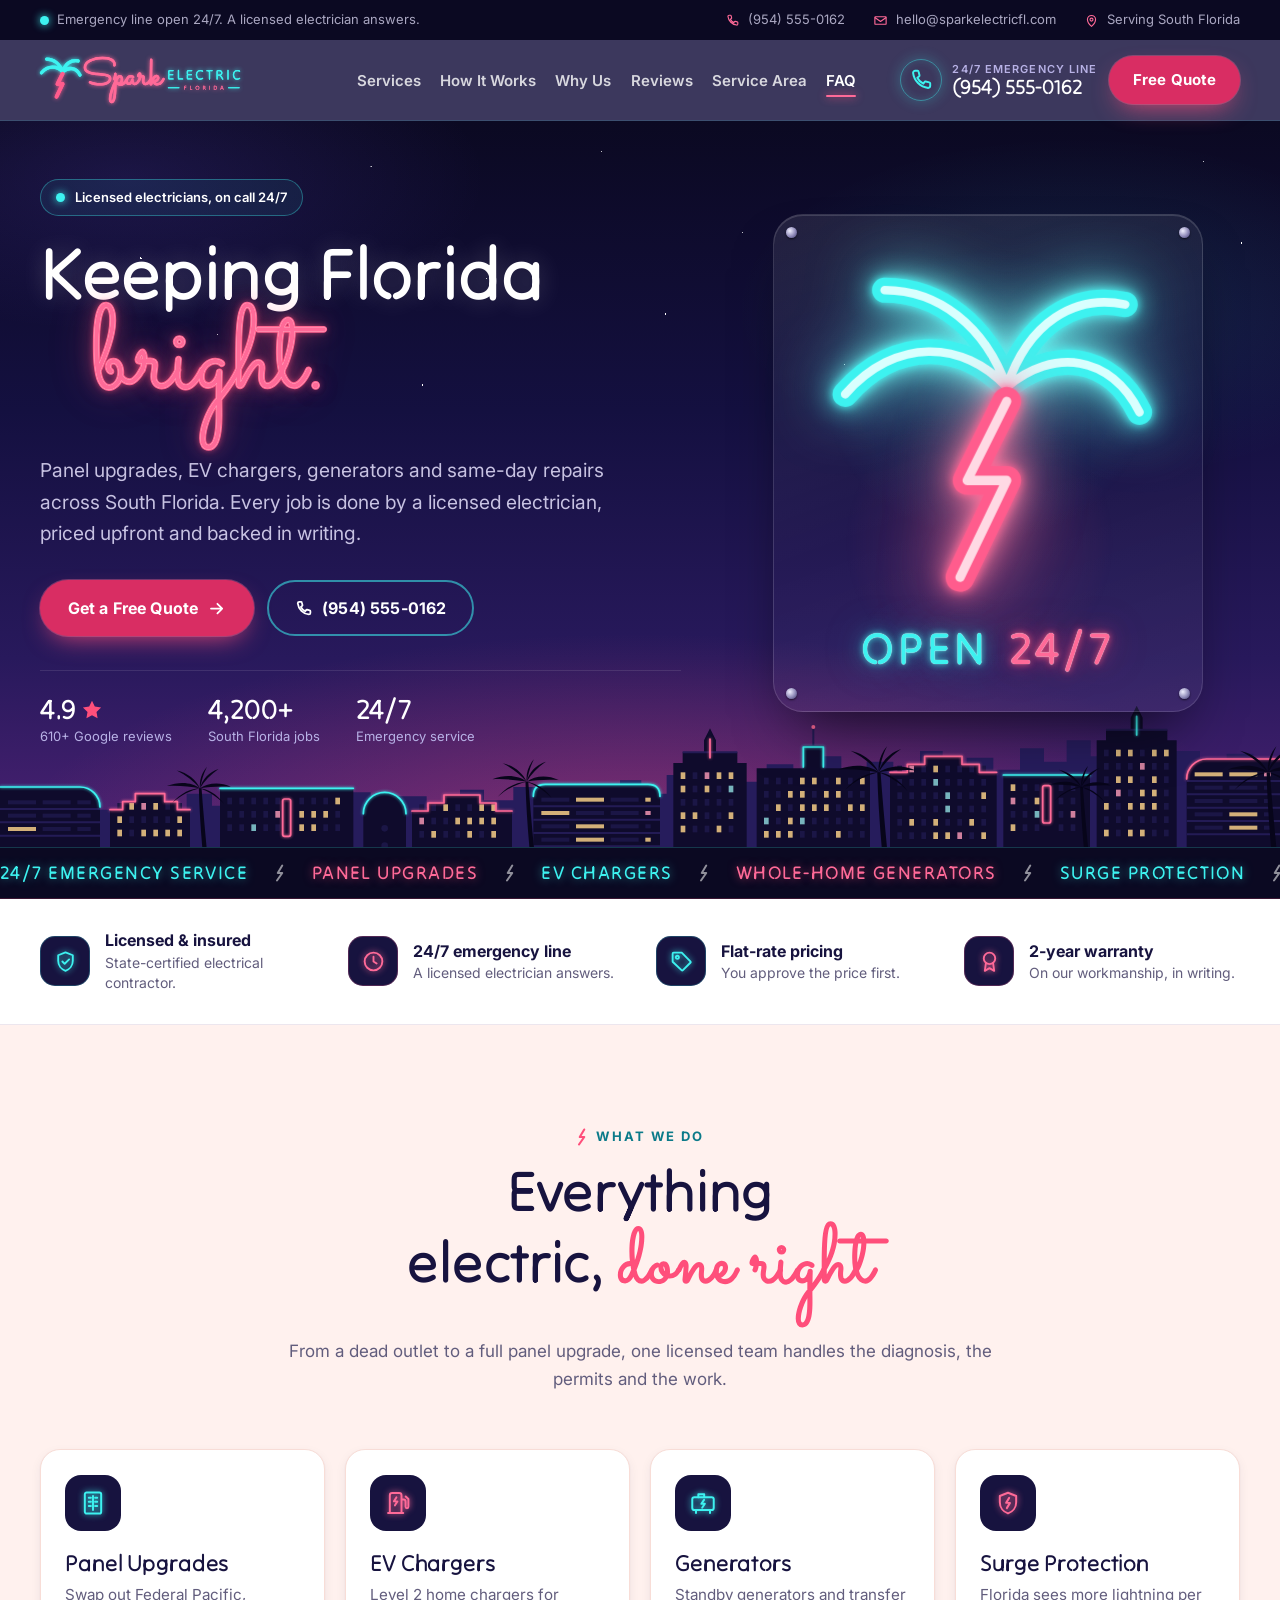
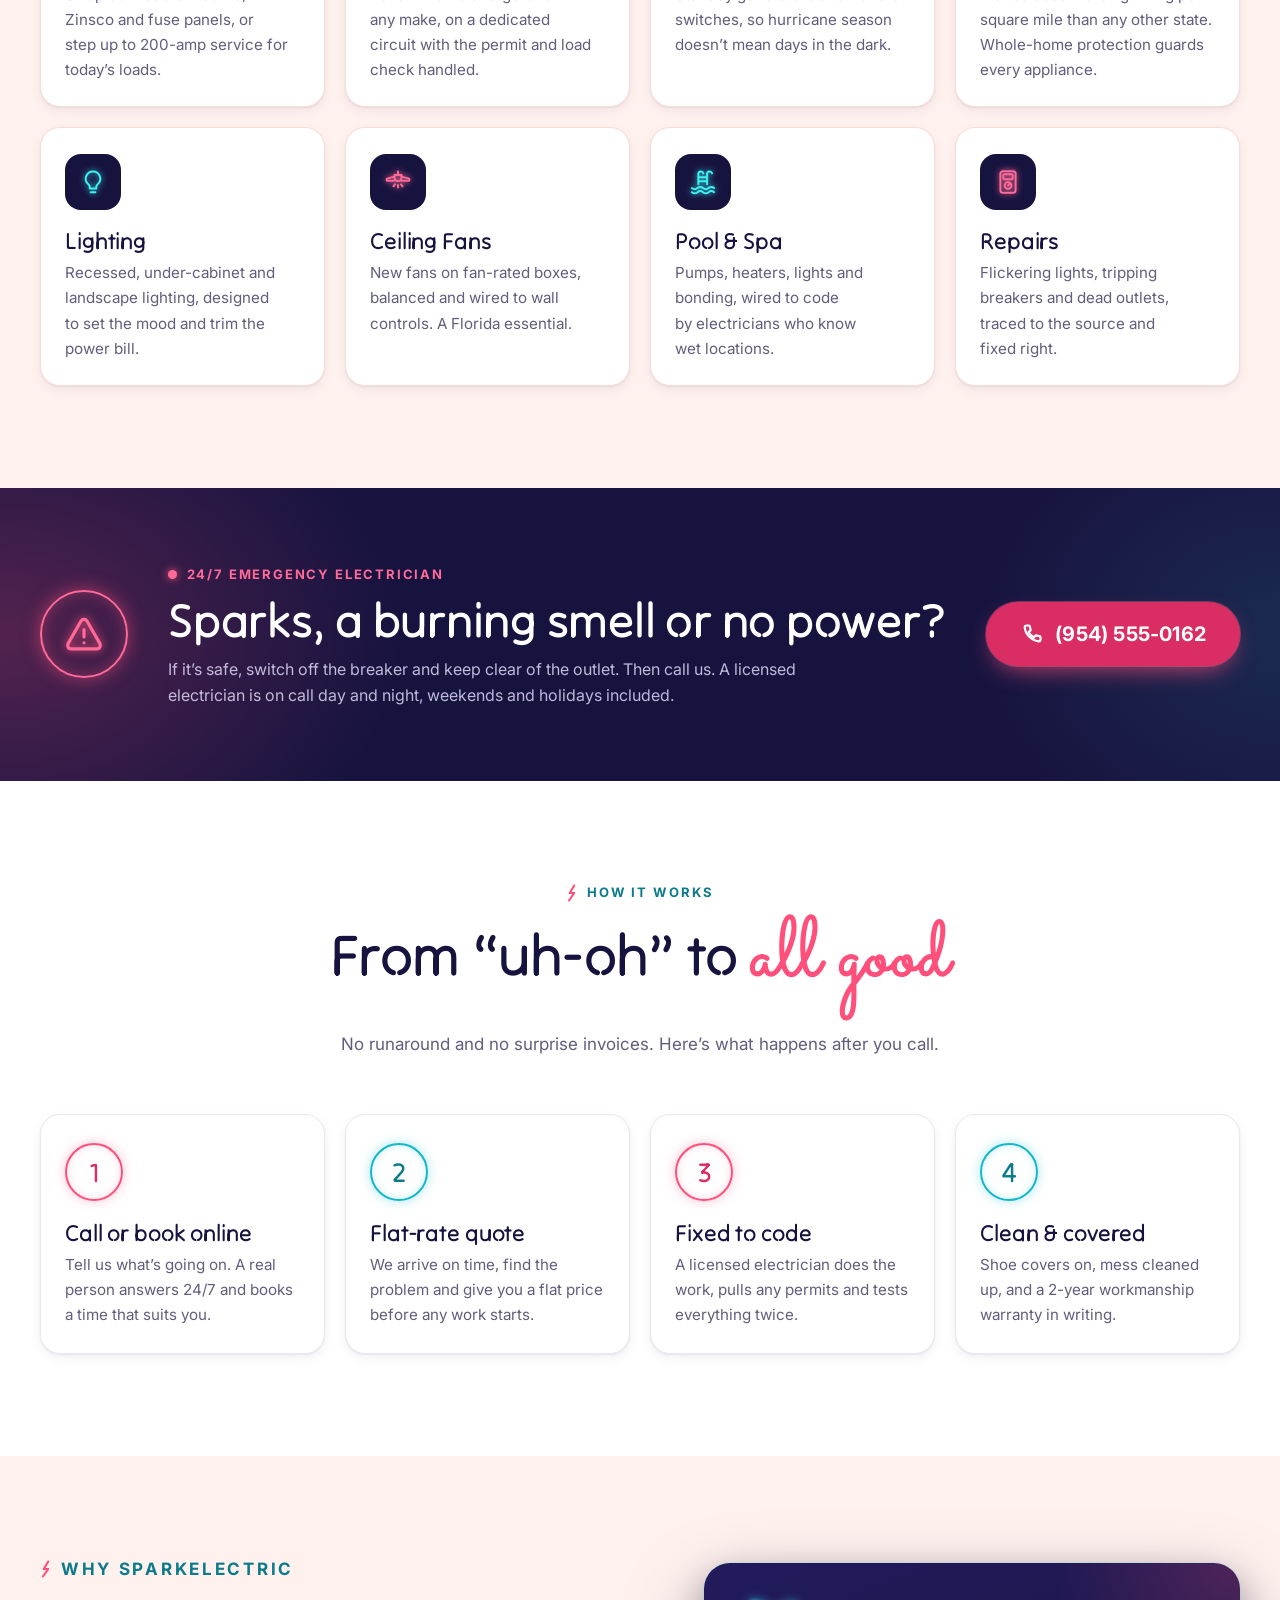
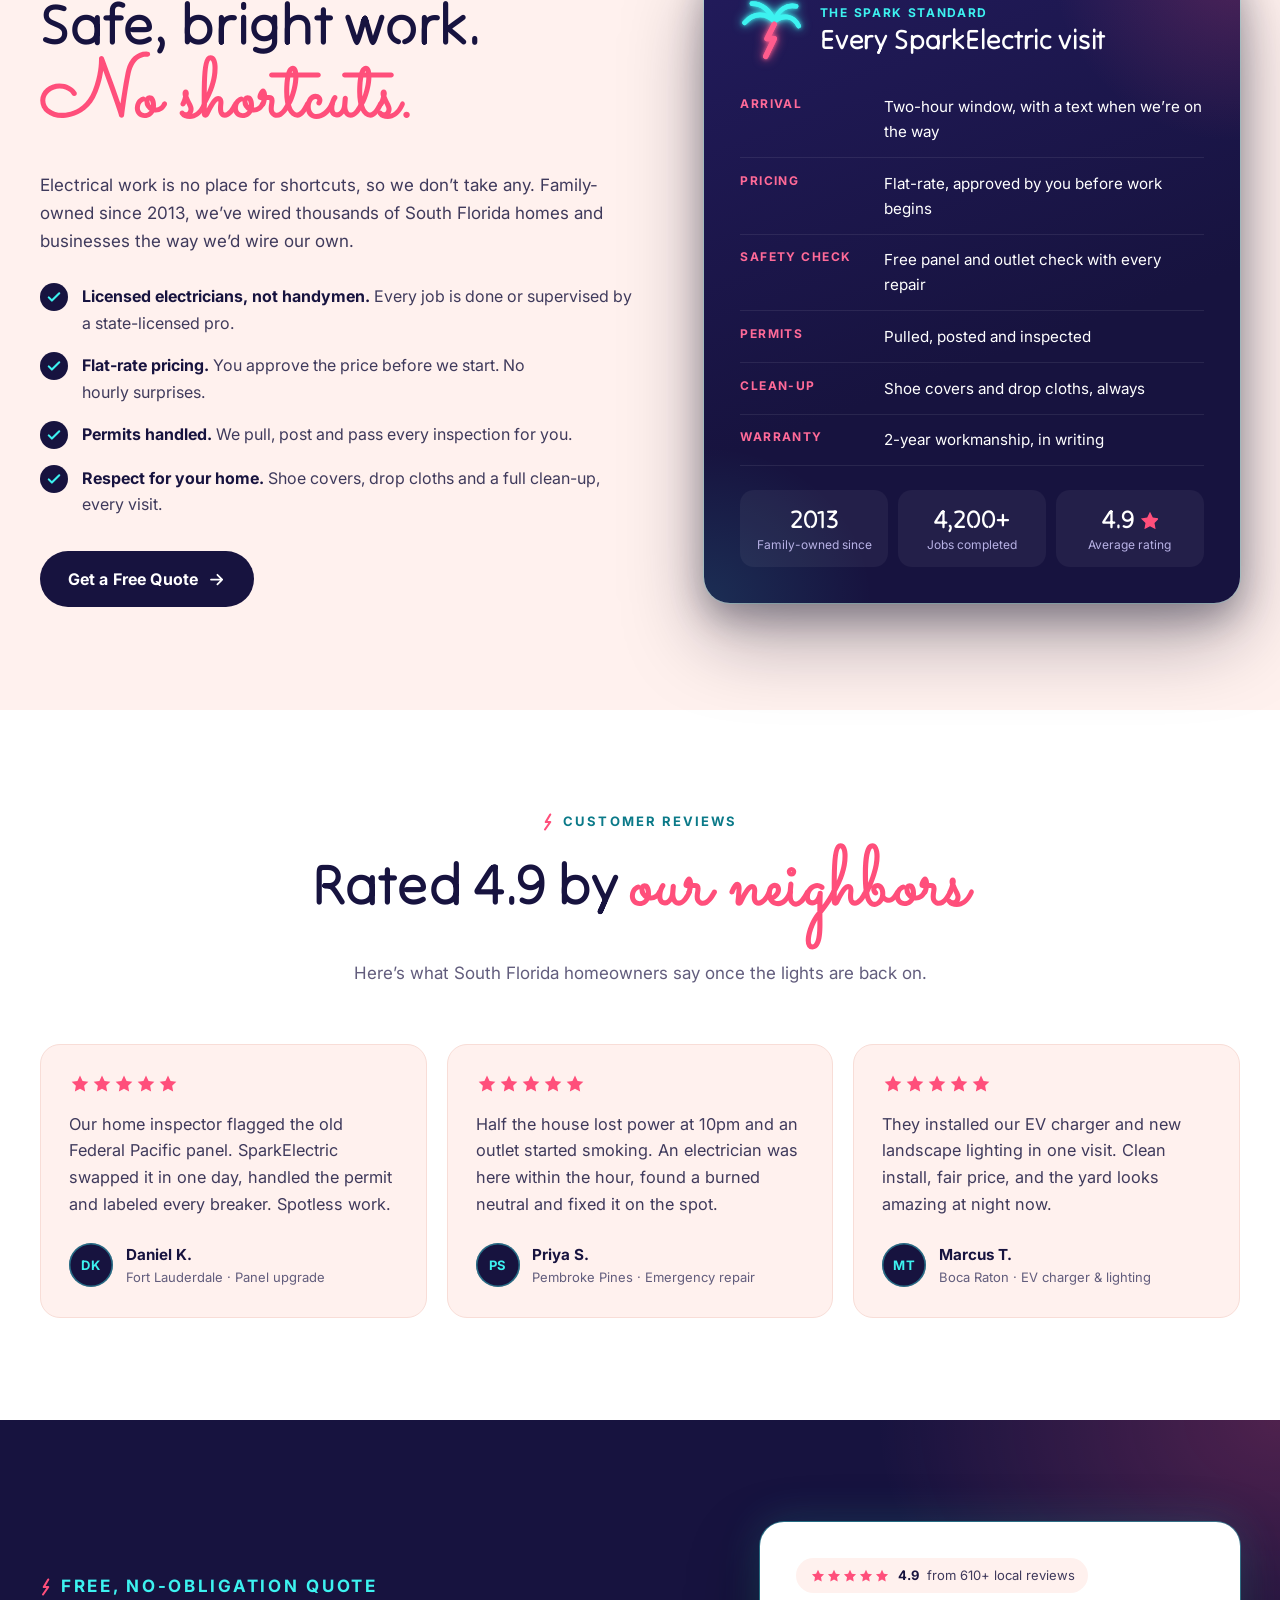
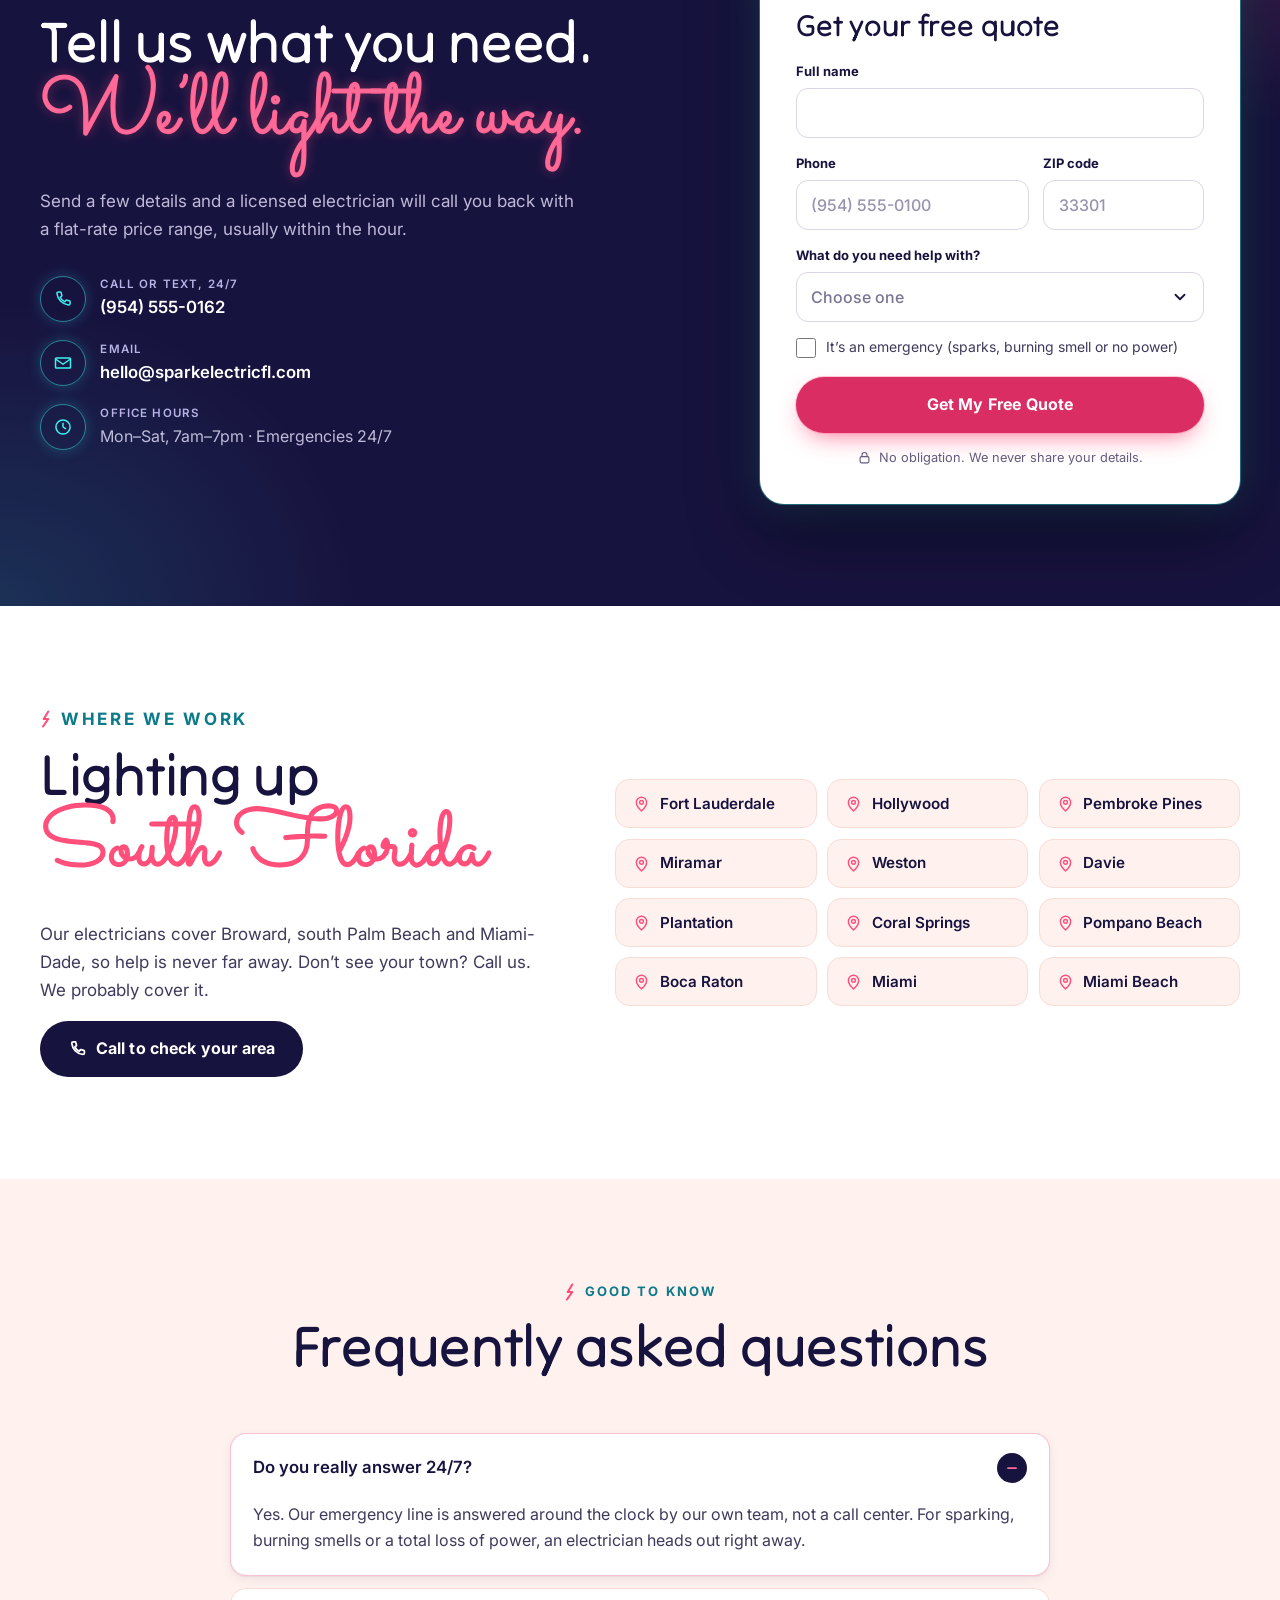
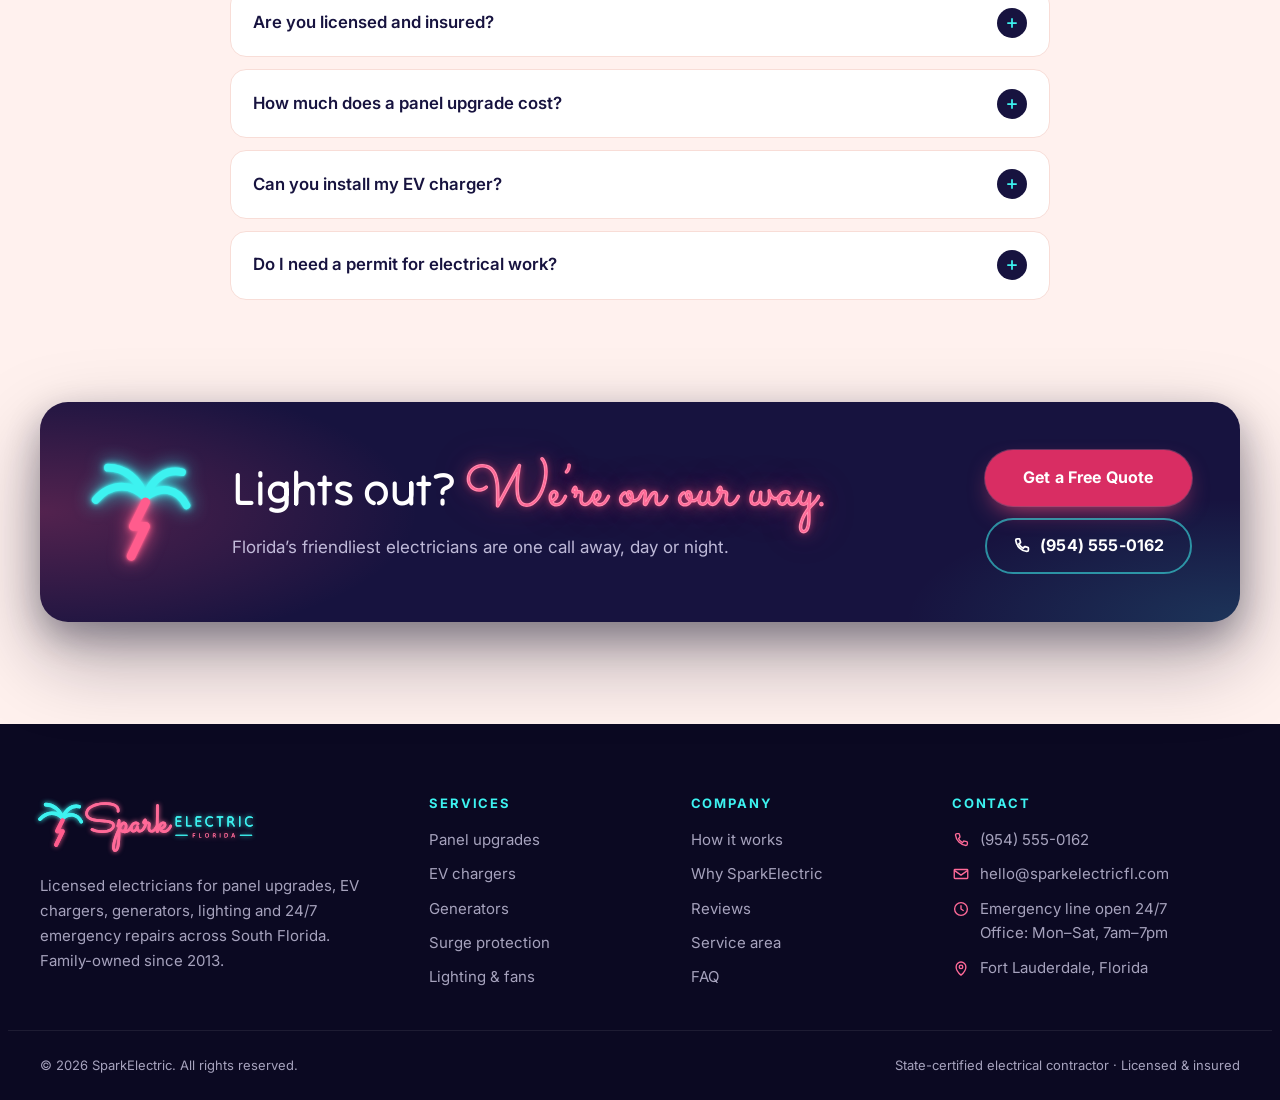
==== index.html @ f2840f06 "Add SparkElectric site and Neon Palm brand One-page marketing site for a Florida electrical contract" ====
<!doctype html>
<html lang="en">
<head>
  <meta charset="utf-8">
  <meta name="viewport" content="width=device-width, initial-scale=1">
  <title>Electrician in South Florida | SparkElectric · Licensed &amp; 24/7</title>
  <meta name="description" content="Licensed South Florida electricians for panel upgrades, EV chargers, generators, lighting and same-day repairs. Upfront flat-rate pricing and a 24/7 emergency line.">
  <link rel="canonical" href="https://sparkelectricfl.com/">
  <meta name="theme-color" content="#17133F">

  <meta property="og:type" content="website">
  <meta property="og:site_name" content="SparkElectric">
  <meta property="og:title" content="SparkElectric | Keeping Florida bright">
  <meta property="og:description" content="Panel upgrades, EV chargers, generators and same-day electrical repairs from licensed electricians, on call 24/7 across South Florida.">
  <meta property="og:url" content="https://sparkelectricfl.com/">
  <meta property="og:image" content="https://sparkelectricfl.com/images/og-image.jpg">
  <meta property="og:image:width" content="1200">
  <meta property="og:image:height" content="630">
  <meta name="twitter:card" content="summary_large_image">

  <link rel="icon" href="images/favicon.svg" type="image/svg+xml">
  <link rel="icon" href="images/favicon-32.png" sizes="32x32" type="image/png">
  <link rel="apple-touch-icon" href="images/apple-touch-icon.png">

  <link rel="preconnect" href="https://fonts.googleapis.com">
  <link rel="preconnect" href="https://fonts.gstatic.com" crossorigin>
  <link rel="stylesheet" href="https://fonts.googleapis.com/css2?family=Inter:wght@400;500;600;700;800&family=Sacramento&family=Tilt+Neon&display=swap">
  <link rel="stylesheet" href="css/styles.css">
  <script>document.documentElement.classList.add("js");</script>

  <script type="application/ld+json">
  {
    "@context": "https://schema.org",
    "@type": "Electrician",
    "name": "SparkElectric",
    "url": "https://sparkelectricfl.com/",
    "logo": "https://sparkelectricfl.com/images/logo.svg",
    "image": "https://sparkelectricfl.com/images/og-image.jpg",
    "telephone": "+1-954-555-0162",
    "email": "hello@sparkelectricfl.com",
    "priceRange": "$$",
    "address": { "@type": "PostalAddress", "addressLocality": "Fort Lauderdale", "addressRegion": "FL", "addressCountry": "US" },
    "areaServed": ["Fort Lauderdale", "Hollywood", "Pembroke Pines", "Miramar", "Weston", "Davie", "Plantation", "Coral Springs", "Pompano Beach", "Boca Raton", "Miami", "Miami Beach"],
    "openingHoursSpecification": [{
      "@type": "OpeningHoursSpecification",
      "dayOfWeek": ["Monday", "Tuesday", "Wednesday", "Thursday", "Friday", "Saturday", "Sunday"],
      "opens": "00:00",
      "closes": "23:59"
    }]
  }
  </script>
</head>
<body>
<a class="skip-link" href="#main">Skip to content</a>

<!-- Icon sprite, neon filters and shared illustration pieces -->
<svg class="sprite" xmlns="http://www.w3.org/2000/svg" aria-hidden="true" focusable="false">
  <defs>
    <!-- Neon glow: blurs each tube in its own colour at three radii, then lays the sharp tube on top -->
    <filter id="neon-glow" filterUnits="userSpaceOnUse" x="-60" y="-60" width="220" height="220" color-interpolation-filters="sRGB">
      <feGaussianBlur in="SourceGraphic" stdDeviation="1.2" result="near"/>
      <feGaussianBlur in="SourceGraphic" stdDeviation="3.5" result="mid"/>
      <feGaussianBlur in="SourceGraphic" stdDeviation="9" result="far"/>
      <feMerge><feMergeNode in="far"/><feMergeNode in="mid"/><feMergeNode in="near"/><feMergeNode in="SourceGraphic"/></feMerge>
    </filter>
    <!-- Softer glow for the thin trims on the skyline -->
    <filter id="neon-soft" filterUnits="userSpaceOnUse" x="-20" y="-20" width="1960" height="280" color-interpolation-filters="sRGB">
      <feGaussianBlur in="SourceGraphic" stdDeviation="2.5" result="b"/>
      <feMerge><feMergeNode in="b"/><feMergeNode in="SourceGraphic"/></feMerge>
    </filter>
    <path id="star-shape" d="M12 2.8l2.8 5.8 6.3.9-4.6 4.4 1.1 6.3L12 17.2l-5.6 3 1.1-6.3L2.9 9.5l6.3-.9z"/>
    <!-- Palm silhouette for the skyline, crown at 0,0 -->
    <g id="palm">
      <path d="M-3 0C-1 84 7 170 16 262h11C19 170 10 84 4 0Z"/>
      <path d="M0 0C-18-14-50-20-86-6-54-8-26-4 0 0Z"/>
      <path d="M0 0C-22 0-50 12-72 38-48 16-24 6 0 0Z"/>
      <path d="M0 0C-10-22-32-40-60-46-36-34-16-18 0 0Z"/>
      <path d="M0 0C6-24 24-42 48-50 28-36 12-20 0 0Z"/>
      <path d="M0 0C20-14 50-18 80-4 50-6 24-4 0 0Z"/>
      <path d="M0 0C18 2 44 14 62 40 40 18 20 8 0 0Z"/>
      <path d="M0 0C-2-20 4-40 18-56 8-36 4-18 0 0Z"/>
    </g>
  </defs>

  <!-- The logo's palm, as neon tubes. Colours come from custom properties. -->
  <symbol id="mark" viewBox="4 6 94 94">
    <g fill="none" stroke-linecap="round" stroke-linejoin="round">
      <path stroke-width="7" style="stroke: var(--mark-frond, #3DF2F0)" d="M56 40C44 27 25 26 11 42M56 40C50 23 37 13 22 13M56 40C62 22 75 14 89 17M56 40C69 29 85 31 93 47"/>
      <path stroke-width="8" style="stroke: var(--mark-trunk, #FF5C8D)" d="M56 44 45 66H56L43 93"/>
    </g>
  </symbol>
  <symbol id="i-stars" viewBox="0 0 120 24"><use href="#star-shape"/><use href="#star-shape" x="24"/><use href="#star-shape" x="48"/><use href="#star-shape" x="72"/><use href="#star-shape" x="96"/></symbol>

  <symbol id="i-phone" viewBox="0 0 24 24"><path d="M6.6 3.5h2.2c.5 0 .9.3 1 .8l.8 3.4c.1.4-.1.9-.5 1.1L8.6 9.9a12 12 0 0 0 5.5 5.5l1.1-1.5c.2-.4.7-.6 1.1-.5l3.4.8c.5.1.8.5.8 1v2.2c0 1-.8 1.9-1.9 1.9A15.8 15.8 0 0 1 4.7 5.4c0-1 .9-1.9 1.9-1.9Z"/></symbol>
  <symbol id="i-mail" viewBox="0 0 24 24"><path d="M4 6h16a1 1 0 0 1 1 1v10a1 1 0 0 1-1 1H4a1 1 0 0 1-1-1V7a1 1 0 0 1 1-1Z"/><path d="m3.5 7.5 8.5 6 8.5-6"/></symbol>
  <symbol id="i-pin" viewBox="0 0 24 24"><path d="M12 21.5s-6.5-5.6-6.5-11a6.5 6.5 0 0 1 13 0c0 5.4-6.5 11-6.5 11Z"/><circle cx="12" cy="10.5" r="2.4"/></symbol>
  <symbol id="i-clock" viewBox="0 0 24 24"><circle cx="12" cy="12" r="8.5"/><path d="M12 7.5V12l3 2"/></symbol>
  <symbol id="i-arrow" viewBox="0 0 24 24"><path d="M5 12h14M13 6l6 6-6 6"/></symbol>
  <symbol id="i-check" viewBox="0 0 24 24"><path d="m5 12.5 4.2 4.2L19 7"/></symbol>
  <symbol id="i-lock" viewBox="0 0 24 24"><rect x="5" y="10.5" width="14" height="10" rx="2"/><path d="M8 10.5V8a4 4 0 0 1 8 0v2.5"/></symbol>
  <symbol id="i-shield" viewBox="0 0 24 24"><path d="M12 3.2 19 6v5.3c0 4.6-3 8.3-7 9.6-4-1.3-7-5-7-9.6V6l7-2.8Z"/><path d="m9 12 2.2 2.2L15.5 10"/></symbol>
  <symbol id="i-tag" viewBox="0 0 24 24"><path d="M3.5 12.2V4.5a1 1 0 0 1 1-1h7.7l8.3 8.3a1 1 0 0 1 0 1.4l-7.1 7.1a1 1 0 0 1-1.4 0Z"/><circle cx="8" cy="8" r="1.5"/></symbol>
  <symbol id="i-award" viewBox="0 0 24 24"><circle cx="12" cy="9" r="5.5"/><path d="M8.6 13.4 7.5 21l4.5-2.6 4.5 2.6-1.1-7.6"/></symbol>
  <symbol id="i-alert" viewBox="0 0 24 24"><path d="M10.3 4.6 2.9 17.5A2 2 0 0 0 4.6 20.5h14.8a2 2 0 0 0 1.7-3L13.7 4.6a2 2 0 0 0-3.4 0Z"/><path d="M12 9.5v4.2M12 17h.01"/></symbol>
  <symbol id="i-panel" viewBox="0 0 24 24"><rect x="5" y="3" width="14" height="18" rx="1.6"/><path d="M12 6v12M8.4 7.5h1.8M13.8 7.5h1.8M8.4 11h1.8M13.8 11h1.8M8.4 14.5h1.8M13.8 14.5h1.8"/></symbol>
  <symbol id="i-ev" viewBox="0 0 24 24"><path d="M5 20.5V5.5a2 2 0 0 1 2-2h6a2 2 0 0 1 2 2v15M3.5 20.5h13M15 9h1.6a1.9 1.9 0 0 1 1.9 1.9v4.4a1.2 1.2 0 0 0 2.4 0V8.6L18.6 6.4"/><path d="m10.6 7.2-2.1 3.4h3l-2.1 3.4"/></symbol>
  <symbol id="i-generator" viewBox="0 0 24 24"><rect x="2.8" y="7" width="18.4" height="11" rx="1.8"/><path d="M6 18v2.5M18 18v2.5M8 7V4.5h5V7"/><path d="m12.9 9.3-2.3 3.4h3l-2.3 3.4"/></symbol>
  <symbol id="i-surge" viewBox="0 0 24 24"><path d="M12 3.2 19 6v5.3c0 4.6-3 8.3-7 9.6-4-1.3-7-5-7-9.6V6l7-2.8Z"/><path d="m13 7.6-2.6 4.3h3.3L11 16.4"/></symbol>
  <symbol id="i-bulb" viewBox="0 0 24 24"><path d="M9.2 17.5h5.6M10 20.8h4M12 3a6.2 6.2 0 0 0-3.8 11.1c.7.6 1 1.3 1 2.1v1.3h5.6v-1.3c0-.8.3-1.5 1-2.1A6.2 6.2 0 0 0 12 3Z"/></symbol>
  <symbol id="i-fan" viewBox="0 0 24 24"><path d="M12 3v3M9 6h6v2.2a3 3 0 0 1-6 0Z"/><path d="M9 7.4 3.1 8.9a1.05 1.05 0 0 0 .3 2.1H9M15 7.4l5.9 1.5a1.05 1.05 0 0 1-.3 2.1H15"/><path d="M12 14.6v2.2M9.4 13.9l-1.3 1.8M14.6 13.9l1.3 1.8"/></symbol>
  <symbol id="i-pool" viewBox="0 0 24 24"><path d="M8 14V5.2a2.2 2.2 0 0 1 4.3-.6M15.5 14V5.2a2.2 2.2 0 0 1 4.3-.6M8 8h7.5M8 11.3h7.5"/><path d="M2.5 17.2c1.6 1.3 3.2 1.3 4.8 0s3.2-1.3 4.7 0 3.2 1.3 4.8 0 3.2-1.3 4.7 0M2.5 20.7c1.6 1.3 3.2 1.3 4.8 0s3.2-1.3 4.7 0 3.2 1.3 4.8 0 3.2-1.3 4.7 0"/></symbol>
  <symbol id="i-meter" viewBox="0 0 24 24"><rect x="5.5" y="2.8" width="13" height="18.4" rx="2.2"/><rect x="8" y="5.3" width="8" height="4.4" rx=".9"/><circle cx="12" cy="15" r="2.9"/><path d="m12 15 1.6-1.6"/></symbol>
</svg>

<div class="topbar">
  <div class="container topbar__inner">
    <p class="topbar__item"><span class="pulse" aria-hidden="true"></span>Emergency line open 24/7. A licensed electrician answers.</p>
    <ul class="topbar__list">
      <li><svg class="icon"><use href="#i-phone"/></svg><a href="tel:+19545550162">(954) 555-0162</a></li>
      <li><svg class="icon"><use href="#i-mail"/></svg><a href="mailto:hello@sparkelectricfl.com">hello@sparkelectricfl.com</a></li>
      <li><svg class="icon"><use href="#i-pin"/></svg>Serving South Florida</li>
    </ul>
  </div>
</div>

<header class="header" data-header>
  <div class="container header__inner">
    <a class="brand" href="#top">
      <img src="images/logo-light.svg" alt="SparkElectric Florida" width="542" height="148">
    </a>

    <nav class="nav" id="site-nav" aria-label="Main">
      <ul class="nav__list">
        <li><a href="#services">Services</a></li>
        <li><a href="#process">How It Works</a></li>
        <li><a href="#why">Why Us</a></li>
        <li><a href="#reviews">Reviews</a></li>
        <li><a href="#areas">Service Area</a></li>
        <li><a href="#faq">FAQ</a></li>
      </ul>
      <div class="nav__cta">
        <a class="btn btn--primary btn--lg" href="#quote">Get a Free Quote</a>
        <a class="btn btn--ghost btn--lg" href="tel:+19545550162"><svg class="icon"><use href="#i-phone"/></svg>(954) 555-0162</a>
      </div>
    </nav>

    <div class="header__actions">
      <a class="header__phone" href="tel:+19545550162">
        <span class="header__phone-icon"><svg class="icon"><use href="#i-phone"/></svg></span>
        <span><small>24/7 emergency line</small>(954) 555-0162</span>
      </a>
      <a class="btn btn--primary header__cta" href="#quote">Free Quote</a>
      <button class="nav-toggle" type="button" aria-expanded="false" aria-controls="site-nav" aria-label="Open menu">
        <span></span><span></span><span></span>
      </button>
    </div>
  </div>
</header>

<main id="main">

  <!-- ============================== HERO ============================== -->
  <section class="hero" id="top" data-hero>
    <div class="hero__sky" aria-hidden="true"></div>

    <div class="container hero__grid">
      <div class="hero__copy">
        <p class="hero__badge"><span class="pulse" aria-hidden="true"></span>Licensed electricians, on call 24/7</p>
        <h1 class="hero__title">Keeping Florida <span class="hero__script neon-text neon-text--pink" style="--d: 1.25s">bright.</span></h1>
        <p class="hero__lead">Panel upgrades, EV chargers, generators and same-day repairs across South Florida. Every job is done by a licensed electrician, priced upfront and backed in writing.</p>
        <div class="hero__ctas">
          <a class="btn btn--primary btn--lg" href="#quote">Get a Free Quote<svg class="icon"><use href="#i-arrow"/></svg></a>
          <a class="btn btn--ghost btn--lg" href="tel:+19545550162"><svg class="icon"><use href="#i-phone"/></svg>(954) 555-0162</a>
        </div>
        <ul class="hero__proof">
          <li><strong>4.9<svg class="icon icon--star" aria-hidden="true"><use href="#star-shape"/></svg></strong><span>610+ Google reviews</span></li>
          <li><strong>4,200+</strong><span>South Florida jobs</span></li>
          <li><strong>24/7</strong><span>Emergency service</span></li>
        </ul>
      </div>

      <!-- The neon sign: glass tubes are always drawn; the lit tubes flicker on once the fonts are ready -->
      <div class="hero__visual" aria-hidden="true">
        <div class="sign">
          <i class="sign__screw"></i><i class="sign__screw"></i><i class="sign__screw"></i><i class="sign__screw"></i>
          <svg class="sign__art" viewBox="4 6 94 94">
            <g class="sign__glass" fill="none" stroke-linecap="round" stroke-linejoin="round">
              <path stroke-width="7" d="M56 40C44 27 25 26 11 42M56 40C50 23 37 13 22 13M56 40C62 22 75 14 89 17M56 40C69 29 85 31 93 47"/>
              <path stroke-width="8" d="M56 44 45 66H56L43 93"/>
            </g>
            <g class="tube" style="--d: .35s" filter="url(#neon-glow)" fill="none" stroke-linecap="round" stroke-linejoin="round">
              <path stroke="#3DF2F0" stroke-width="7" d="M56 40C44 27 25 26 11 42M56 40C50 23 37 13 22 13M56 40C62 22 75 14 89 17M56 40C69 29 85 31 93 47"/>
              <path stroke="#D8FFFE" stroke-width="2.4" d="M56 40C44 27 25 26 11 42M56 40C50 23 37 13 22 13M56 40C62 22 75 14 89 17M56 40C69 29 85 31 93 47"/>
            </g>
            <g class="tube" style="--d: .8s" filter="url(#neon-glow)" fill="none" stroke-linecap="round" stroke-linejoin="round">
              <path stroke="#FF5C8D" stroke-width="8" d="M56 44 45 66H56L43 93"/>
              <path stroke="#FFD9E4" stroke-width="2.6" d="M56 44 45 66H56L43 93"/>
            </g>
            <path class="sign__pulse" pathLength="100" d="M56 44 45 66H56L43 93"/>
          </svg>
          <p class="sign__open"><span class="neon-text neon-text--aqua" style="--d: 1.6s">Open</span><span class="neon-text neon-text--pink" style="--d: 1.9s">24/7</span></p>
        </div>
      </div>
    </div>

    <!-- Miami Deco skyline at night: low on the left under the copy, rising towards the sign -->
    <svg class="hero__skyline" viewBox="0 0 1920 240" preserveAspectRatio="xMidYMax slice" aria-hidden="true">
      <path class="skyline__far" d="M0 [base64]"/>
      <path class="skyline__near" d="M0 240V150H120A30 30 0 0 1 150 180V240ZM165 240V184H184V172H203V160H247V172H266V184H285V240ZM330 240V152H530V240ZM545 240V190.0A32.0 32.0 0 0 1 609 190.0V240ZM618 240V186H642V174H666V162H720V174H744V186H768V240ZM800 240V164Q800 146 818 146H972Q990 146 990 164V240ZM1010 240V114H1024V98H1056.0V80L1065.0 62L1074.0 80V98H1106V114H1120V240ZM1135 240V122H1305V240ZM1205.0 122V88H1235.0V122ZM1335 240V128H1361V116H1387V104H1443V116H1469V128H1495V240ZM1505 240V132H1635V240ZM1645 240V80H1659V64H1696.0V46L1705.0 28L1714.0 46V64H1751V80H1765V240ZM1780 240V138A30 30 0 0 1 1810 108H1920V240Z"/>
      <path class="skyline__lines" d="M0 183H150M0 203H150M0 223H150M800 179H990M800 199H990M800 219H990M800 239H990M1024 98H1106M1220.0 88V62M1659 64H1751M1780 141H1920M1780 161H1920M1780 181H1920M1780 201H1920M1780 221H1920"/>
      <g class="skyline__win skyline__win--off"><rect x="12" y="170" width="42" height="6"/><rect x="64" y="170" width="42" height="6"/><rect x="116" y="170" width="20" height="6"/><rect x="12" y="190" width="42" height="6"/><rect x="64" y="190" width="42" height="6"/><rect x="116" y="190" width="20" height="6"/><rect x="64" y="210" width="42" height="6"/><rect x="116" y="210" width="20" height="6"/><rect x="176" y="174" width="7" height="10"/><rect x="248" y="174" width="7" height="10"/><rect x="266" y="174" width="7" height="10"/><rect x="194" y="194" width="7" height="10"/><rect x="212" y="194" width="7" height="10"/><rect x="230" y="194" width="7" height="10"/><rect x="248" y="194" width="7" height="10"/><rect x="194" y="214" width="7" height="10"/><rect x="341" y="166" width="7" height="10"/><rect x="359" y="166" width="7" height="10"/><rect x="377" y="166" width="7" height="10"/><rect x="395" y="166" width="7" height="10"/><rect x="413" y="166" width="7" height="10"/><rect x="449" y="166" width="7" height="10"/><rect x="467" y="166" width="7" height="10"/><rect x="485" y="166" width="7" height="10"/><rect x="341" y="186" width="7" height="10"/><rect x="359" y="186" width="7" height="10"/><rect x="377" y="186" width="7" height="10"/><rect x="395" y="186" width="7" height="10"/><rect x="503" y="186" width="7" height="10"/><rect x="341" y="206" width="7" height="10"/><rect x="359" y="206" width="7" height="10"/><rect x="395" y="206" width="7" height="10"/><rect x="413" y="206" width="7" height="10"/><rect x="485" y="206" width="7" height="10"/><rect x="503" y="206" width="7" height="10"/><rect x="629" y="176" width="7" height="10"/><rect x="647" y="176" width="7" height="10"/><rect x="683" y="176" width="7" height="10"/><rect x="701" y="176" width="7" height="10"/><rect x="647" y="196" width="7" height="10"/><rect x="665" y="196" width="7" height="10"/><rect x="629" y="216" width="7" height="10"/><rect x="665" y="216" width="7" height="10"/><rect x="683" y="216" width="7" height="10"/><rect x="719" y="216" width="7" height="10"/><rect x="812" y="166" width="42" height="6"/><rect x="916" y="166" width="42" height="6"/><rect x="864" y="186" width="42" height="6"/><rect x="916" y="186" width="42" height="6"/><rect x="812" y="206" width="42" height="6"/><rect x="916" y="206" width="42" height="6"/><rect x="968" y="206" width="8" height="6"/><rect x="812" y="226" width="42" height="6"/><rect x="916" y="226" width="42" height="6"/><rect x="1039" y="128" width="7" height="10"/><rect x="1039" y="148" width="7" height="10"/><rect x="1075" y="148" width="7" height="10"/><rect x="1021" y="168" width="7" height="10"/><rect x="1039" y="168" width="7" height="10"/><rect x="1057" y="168" width="7" height="10"/><rect x="1075" y="168" width="7" height="10"/><rect x="1093" y="168" width="7" height="10"/><rect x="1057" y="188" width="7" height="10"/><rect x="1075" y="188" width="7" height="10"/><rect x="1039" y="208" width="7" height="10"/><rect x="1057" y="208" width="7" height="10"/><rect x="1093" y="208" width="7" height="10"/><rect x="1146" y="136" width="7" height="10"/><rect x="1164" y="136" width="7" height="10"/><rect x="1182" y="136" width="7" height="10"/><rect x="1236" y="136" width="7" height="10"/><rect x="1272" y="136" width="7" height="10"/><rect x="1146" y="156" width="7" height="10"/><rect x="1164" y="156" width="7" height="10"/><rect x="1218" y="156" width="7" height="10"/><rect x="1272" y="156" width="7" height="10"/><rect x="1290" y="156" width="7" height="10"/><rect x="1146" y="176" width="7" height="10"/><rect x="1182" y="176" width="7" height="10"/><rect x="1254" y="176" width="7" height="10"/><rect x="1164" y="196" width="7" height="10"/><rect x="1218" y="196" width="7" height="10"/><rect x="1236" y="196" width="7" height="10"/><rect x="1254" y="196" width="7" height="10"/><rect x="1272" y="196" width="7" height="10"/><rect x="1290" y="196" width="7" height="10"/><rect x="1200" y="216" width="7" height="10"/><rect x="1218" y="216" width="7" height="10"/><rect x="1236" y="216" width="7" height="10"/><rect x="1272" y="216" width="7" height="10"/><rect x="1290" y="216" width="7" height="10"/><rect x="1346" y="118" width="7" height="10"/><rect x="1382" y="118" width="7" height="10"/><rect x="1418" y="118" width="7" height="10"/><rect x="1436" y="118" width="7" height="10"/><rect x="1454" y="118" width="7" height="10"/><rect x="1472" y="118" width="7" height="10"/><rect x="1346" y="138" width="7" height="10"/><rect x="1364" y="138" width="7" height="10"/><rect x="1382" y="138" width="7" height="10"/><rect x="1418" y="138" width="7" height="10"/><rect x="1436" y="138" width="7" height="10"/><rect x="1454" y="138" width="7" height="10"/><rect x="1472" y="138" width="7" height="10"/><rect x="1346" y="158" width="7" height="10"/><rect x="1364" y="158" width="7" height="10"/><rect x="1382" y="158" width="7" height="10"/><rect x="1400" y="158" width="7" height="10"/><rect x="1436" y="158" width="7" height="10"/><rect x="1454" y="158" width="7" height="10"/><rect x="1346" y="178" width="7" height="10"/><rect x="1364" y="178" width="7" height="10"/><rect x="1382" y="178" width="7" height="10"/><rect x="1400" y="178" width="7" height="10"/><rect x="1436" y="178" width="7" height="10"/><rect x="1454" y="178" width="7" height="10"/><rect x="1472" y="178" width="7" height="10"/><rect x="1346" y="198" width="7" height="10"/><rect x="1382" y="198" width="7" height="10"/><rect x="1418" y="198" width="7" height="10"/><rect x="1436" y="198" width="7" height="10"/><rect x="1472" y="198" width="7" height="10"/><rect x="1346" y="218" width="7" height="10"/><rect x="1364" y="218" width="7" height="10"/><rect x="1382" y="218" width="7" height="10"/><rect x="1454" y="218" width="7" height="10"/><rect x="1534" y="146" width="7" height="10"/><rect x="1552" y="146" width="7" height="10"/><rect x="1588" y="146" width="7" height="10"/><rect x="1606" y="146" width="7" height="10"/><rect x="1534" y="166" width="7" height="10"/><rect x="1588" y="166" width="7" height="10"/><rect x="1606" y="166" width="7" height="10"/><rect x="1516" y="186" width="7" height="10"/><rect x="1534" y="186" width="7" height="10"/><rect x="1588" y="186" width="7" height="10"/><rect x="1534" y="206" width="7" height="10"/><rect x="1552" y="206" width="7" height="10"/><rect x="1588" y="206" width="7" height="10"/><rect x="1606" y="206" width="7" height="10"/><rect x="1656" y="94" width="7" height="10"/><rect x="1710" y="94" width="7" height="10"/><rect x="1656" y="114" width="7" height="10"/><rect x="1674" y="114" width="7" height="10"/><rect x="1692" y="114" width="7" height="10"/><rect x="1728" y="114" width="7" height="10"/><rect x="1746" y="114" width="7" height="10"/><rect x="1656" y="134" width="7" height="10"/><rect x="1710" y="134" width="7" height="10"/><rect x="1746" y="134" width="7" height="10"/><rect x="1656" y="154" width="7" height="10"/><rect x="1692" y="154" width="7" height="10"/><rect x="1746" y="154" width="7" height="10"/><rect x="1674" y="174" width="7" height="10"/><rect x="1746" y="174" width="7" height="10"/><rect x="1656" y="194" width="7" height="10"/><rect x="1674" y="194" width="7" height="10"/><rect x="1692" y="194" width="7" height="10"/><rect x="1710" y="194" width="7" height="10"/><rect x="1728" y="194" width="7" height="10"/><rect x="1746" y="194" width="7" height="10"/><rect x="1674" y="214" width="7" height="10"/><rect x="1728" y="214" width="7" height="10"/><rect x="1746" y="214" width="7" height="10"/><rect x="1792" y="148" width="42" height="6"/><rect x="1844" y="148" width="42" height="6"/><rect x="1896" y="148" width="10" height="6"/><rect x="1792" y="168" width="42" height="6"/><rect x="1844" y="168" width="42" height="6"/><rect x="1896" y="168" width="10" height="6"/><rect x="1792" y="188" width="42" height="6"/><rect x="1896" y="188" width="10" height="6"/><rect x="1792" y="208" width="42" height="6"/><rect x="1896" y="208" width="10" height="6"/><circle cx="577" cy="212" r="5"/><circle cx="577" cy="238" r="5"/></g>
      <g class="skyline__win skyline__win--warm"><rect x="12" y="210" width="42" height="6"/><rect x="194" y="174" width="7" height="10"/><rect x="230" y="174" width="7" height="10"/><rect x="176" y="194" width="7" height="10"/><rect x="266" y="194" width="7" height="10"/><rect x="176" y="214" width="7" height="10"/><rect x="212" y="214" width="7" height="10"/><rect x="230" y="214" width="7" height="10"/><rect x="248" y="214" width="7" height="10"/><rect x="266" y="214" width="7" height="10"/><rect x="503" y="166" width="7" height="10"/><rect x="449" y="186" width="7" height="10"/><rect x="467" y="186" width="7" height="10"/><rect x="485" y="186" width="7" height="10"/><rect x="449" y="206" width="7" height="10"/><rect x="467" y="206" width="7" height="10"/><rect x="665" y="176" width="7" height="10"/><rect x="719" y="176" width="7" height="10"/><rect x="737" y="176" width="7" height="10"/><rect x="683" y="196" width="7" height="10"/><rect x="701" y="196" width="7" height="10"/><rect x="719" y="196" width="7" height="10"/><rect x="737" y="196" width="7" height="10"/><rect x="647" y="216" width="7" height="10"/><rect x="701" y="216" width="7" height="10"/><rect x="737" y="216" width="7" height="10"/><rect x="864" y="166" width="42" height="6"/><rect x="968" y="166" width="8" height="6"/><rect x="812" y="186" width="42" height="6"/><rect x="864" y="206" width="42" height="6"/><rect x="864" y="226" width="42" height="6"/><rect x="968" y="226" width="8" height="6"/><rect x="1021" y="128" width="7" height="10"/><rect x="1075" y="128" width="7" height="10"/><rect x="1093" y="128" width="7" height="10"/><rect x="1021" y="148" width="7" height="10"/><rect x="1057" y="148" width="7" height="10"/><rect x="1021" y="188" width="7" height="10"/><rect x="1039" y="188" width="7" height="10"/><rect x="1093" y="188" width="7" height="10"/><rect x="1021" y="208" width="7" height="10"/><rect x="1075" y="208" width="7" height="10"/><rect x="1200" y="136" width="7" height="10"/><rect x="1218" y="136" width="7" height="10"/><rect x="1254" y="136" width="7" height="10"/><rect x="1290" y="136" width="7" height="10"/><rect x="1182" y="156" width="7" height="10"/><rect x="1200" y="156" width="7" height="10"/><rect x="1236" y="156" width="7" height="10"/><rect x="1254" y="156" width="7" height="10"/><rect x="1164" y="176" width="7" height="10"/><rect x="1200" y="176" width="7" height="10"/><rect x="1218" y="176" width="7" height="10"/><rect x="1236" y="176" width="7" height="10"/><rect x="1272" y="176" width="7" height="10"/><rect x="1290" y="176" width="7" height="10"/><rect x="1182" y="196" width="7" height="10"/><rect x="1146" y="216" width="7" height="10"/><rect x="1164" y="216" width="7" height="10"/><rect x="1182" y="216" width="7" height="10"/><rect x="1254" y="216" width="7" height="10"/><rect x="1400" y="118" width="7" height="10"/><rect x="1472" y="158" width="7" height="10"/><rect x="1364" y="198" width="7" height="10"/><rect x="1400" y="198" width="7" height="10"/><rect x="1454" y="198" width="7" height="10"/><rect x="1400" y="218" width="7" height="10"/><rect x="1418" y="218" width="7" height="10"/><rect x="1472" y="218" width="7" height="10"/><rect x="1516" y="146" width="7" height="10"/><rect x="1552" y="166" width="7" height="10"/><rect x="1516" y="206" width="7" height="10"/><rect x="1674" y="94" width="7" height="10"/><rect x="1692" y="94" width="7" height="10"/><rect x="1728" y="94" width="7" height="10"/><rect x="1746" y="94" width="7" height="10"/><rect x="1674" y="134" width="7" height="10"/><rect x="1692" y="134" width="7" height="10"/><rect x="1728" y="134" width="7" height="10"/><rect x="1710" y="154" width="7" height="10"/><rect x="1728" y="154" width="7" height="10"/><rect x="1656" y="174" width="7" height="10"/><rect x="1692" y="174" width="7" height="10"/><rect x="1710" y="174" width="7" height="10"/><rect x="1728" y="174" width="7" height="10"/><rect x="1656" y="214" width="7" height="10"/><rect x="1692" y="214" width="7" height="10"/><rect x="1710" y="214" width="7" height="10"/><rect x="1792" y="128" width="42" height="6"/><rect x="1844" y="128" width="42" height="6"/><rect x="1844" y="188" width="42" height="6"/><rect x="1844" y="208" width="42" height="6"/></g>
      <g class="skyline__win skyline__win--pink"><rect x="212" y="174" width="7" height="10"/><rect x="413" y="186" width="7" height="10"/><rect x="629" y="196" width="7" height="10"/><rect x="968" y="186" width="8" height="6"/><rect x="1057" y="128" width="7" height="10"/><rect x="1364" y="118" width="7" height="10"/><rect x="1436" y="218" width="7" height="10"/><rect x="1516" y="166" width="7" height="10"/><rect x="1606" y="186" width="7" height="10"/><rect x="1710" y="114" width="7" height="10"/><rect x="1674" y="154" width="7" height="10"/><rect x="1896" y="128" width="10" height="6"/></g>
      <g class="skyline__win skyline__win--aqua"><rect x="377" y="206" width="7" height="10"/><rect x="1093" y="148" width="7" height="10"/><rect x="1146" y="196" width="7" height="10"/><rect x="1200" y="196" width="7" height="10"/><rect x="1400" y="138" width="7" height="10"/><rect x="1418" y="158" width="7" height="10"/><rect x="1418" y="178" width="7" height="10"/><rect x="1552" y="186" width="7" height="10"/></g>
      <g class="skyline__neon" filter="url(#neon-soft)">
        <path class="skyline__neon--aqua" d="M0 150H120A30 30 0 0 1 150 180M330 152H530M545 190.0A32.0 32.0 0 0 1 609 190.0M800 164Q800 146 818 146H972Q990 146 990 164M1205.0 120V90H1235.0V120M1505 132H1635M1705.0 44V72"/>
        <path class="skyline__neon--pink" d="M165 184H184V172H203V160H247V172H266V184H285M618 186H642V174H666V162H720V174H744V186H768M1065.0 78V106M1335 128H1361V116H1387V104H1443V116H1469V128H1495M1780 138A30 30 0 0 1 1810 108H1920"/>
        <rect class="skyline__neon--pink skyline__blade" x="424.0" y="168" width="12" height="56" rx="3"/><rect class="skyline__neon--pink skyline__blade" x="1564.0" y="148" width="12" height="56" rx="3"/>
      </g>
      <circle class="skyline__beacon" cx="1220.0" cy="60" r="3"/>
      <g class="skyline__palms"><use href="#palm" transform="translate(300 152) scale(0.58)"/><use href="#palm" transform="translate(790 142) scale(0.6)"/><use href="#palm" transform="translate(1318 128) scale(0.7)"/><use href="#palm" transform="translate(1622 150) scale(0.56)"/><use href="#palm" transform="translate(1902 128) scale(0.7)"/></g>
    </svg>
  </section>

  <!-- ============================== MARQUEE ============================== -->
  <div class="marquee" role="region" aria-label="What we offer">
    <div class="marquee__track">
      <ul class="marquee__list">
        <li>24/7 emergency service</li>
        <li>Panel upgrades</li>
        <li>EV chargers</li>
        <li>Whole-home generators</li>
        <li>Surge protection</li>
        <li>Licensed &amp; insured</li>
      </ul>
      <ul class="marquee__list" aria-hidden="true">
        <li>24/7 emergency service</li>
        <li>Panel upgrades</li>
        <li>EV chargers</li>
        <li>Whole-home generators</li>
        <li>Surge protection</li>
        <li>Licensed &amp; insured</li>
      </ul>
    </div>
  </div>

  <!-- ============================== TRUST ============================== -->
  <section class="trust" aria-label="Why homeowners choose us">
    <div class="container trust__grid">
      <div class="trust__item"><span class="trust__icon"><svg class="icon"><use href="#i-shield"/></svg></span><p><strong>Licensed &amp; insured</strong>State-certified electrical contractor.</p></div>
      <div class="trust__item"><span class="trust__icon"><svg class="icon"><use href="#i-clock"/></svg></span><p><strong>24/7 emergency line</strong>A licensed electrician answers.</p></div>
      <div class="trust__item"><span class="trust__icon"><svg class="icon"><use href="#i-tag"/></svg></span><p><strong>Flat-rate pricing</strong>You approve the price first.</p></div>
      <div class="trust__item"><span class="trust__icon"><svg class="icon"><use href="#i-award"/></svg></span><p><strong>2-year warranty</strong>On our workmanship, in writing.</p></div>
    </div>
  </section>

  <!-- ============================== SERVICES ============================== -->
  <section class="section section--blush" id="services">
    <div class="container">
      <header class="section-head" data-reveal>
        <p class="eyebrow">What we do</p>
        <h2>Everything electric, <span class="script">done right</span></h2>
        <p>From a dead outlet to a full panel upgrade, one licensed team handles the diagnosis, the permits and the work.</p>
      </header>
      <ul class="services">
        <li class="service" data-reveal><span class="service__icon"><svg class="icon"><use href="#i-panel"/></svg></span><h3>Panel Upgrades</h3><p>Swap out Federal Pacific, Zinsco and fuse panels, or step up to 200-amp service for today’s loads.</p></li>
        <li class="service" data-reveal style="--d:1"><span class="service__icon"><svg class="icon"><use href="#i-ev"/></svg></span><h3>EV Chargers</h3><p>Level 2 home chargers for any make, on a dedicated circuit with the permit and load check handled.</p></li>
        <li class="service" data-reveal style="--d:2"><span class="service__icon"><svg class="icon"><use href="#i-generator"/></svg></span><h3>Generators</h3><p>Standby generators and transfer switches, so hurricane season doesn’t mean days in the dark.</p></li>
        <li class="service" data-reveal style="--d:3"><span class="service__icon"><svg class="icon"><use href="#i-surge"/></svg></span><h3>Surge Protection</h3><p>Florida sees more lightning per square mile than any other state. Whole-home protection guards every appliance.</p></li>
        <li class="service" data-reveal><span class="service__icon"><svg class="icon"><use href="#i-bulb"/></svg></span><h3>Lighting</h3><p>Recessed, under-cabinet and landscape lighting, designed to set the mood and trim the power bill.</p></li>
        <li class="service" data-reveal style="--d:1"><span class="service__icon"><svg class="icon"><use href="#i-fan"/></svg></span><h3>Ceiling Fans</h3><p>New fans on fan-rated boxes, balanced and wired to wall controls. A Florida essential.</p></li>
        <li class="service" data-reveal style="--d:2"><span class="service__icon"><svg class="icon"><use href="#i-pool"/></svg></span><h3>Pool &amp; Spa</h3><p>Pumps, heaters, lights and bonding, wired to code by electricians who know wet locations.</p></li>
        <li class="service" data-reveal style="--d:3"><span class="service__icon"><svg class="icon"><use href="#i-meter"/></svg></span><h3>Repairs</h3><p>Flickering lights, tripping breakers and dead outlets, traced to the source and fixed right.</p></li>
      </ul>
    </div>
  </section>

  <!-- ============================== EMERGENCY ============================== -->
  <section class="emergency" aria-labelledby="emergency-title">
    <div class="container emergency__inner">
      <span class="emergency__icon" aria-hidden="true"><svg class="icon"><use href="#i-alert"/></svg></span>
      <div>
        <p class="emergency__kicker"><span class="pulse" aria-hidden="true"></span>24/7 emergency electrician</p>
        <h2 id="emergency-title">Sparks, a burning smell or no power?</h2>
        <p>If it’s safe, switch off the breaker and keep clear of the outlet. Then call us. A licensed electrician is on call day and night, weekends and holidays included.</p>
      </div>
      <a class="btn btn--primary btn--xl" href="tel:+19545550162"><svg class="icon"><use href="#i-phone"/></svg>(954) 555-0162</a>
    </div>
  </section>

  <!-- ============================== PROCESS ============================== -->
  <section class="section" id="process">
    <div class="container">
      <header class="section-head" data-reveal>
        <p class="eyebrow">How it works</p>
        <h2>From <span class="nowrap">“uh-oh”</span> to <span class="script">all good</span></h2>
        <p>No runaround and no surprise invoices. Here’s what happens after you call.</p>
      </header>
      <ol class="steps">
        <li class="step" data-reveal><span class="step__num">1</span><h3>Call or book online</h3><p>Tell us what’s going on. A real person answers 24/7 and books a time that suits you.</p></li>
        <li class="step" data-reveal style="--d:1"><span class="step__num">2</span><h3>Flat-rate quote</h3><p>We arrive on time, find the problem and give you a flat price before any work starts.</p></li>
        <li class="step" data-reveal style="--d:2"><span class="step__num">3</span><h3>Fixed to code</h3><p>A licensed electrician does the work, pulls any permits and tests everything twice.</p></li>
        <li class="step" data-reveal style="--d:3"><span class="step__num">4</span><h3>Clean &amp; covered</h3><p>Shoe covers on, mess cleaned up, and a 2-year workmanship warranty in writing.</p></li>
      </ol>
    </div>
  </section>

  <!-- ============================== WHY US ============================== -->
  <section class="section section--blush" id="why">
    <div class="container why">
      <div class="why__copy" data-reveal>
        <p class="eyebrow">Why SparkElectric</p>
        <h2>Safe, bright work. <span class="script">No shortcuts.</span></h2>
        <p>Electrical work is no place for shortcuts, so we don’t take any. Family-owned since 2013, we’ve wired thousands of South Florida homes and businesses the way we’d wire our own.</p>
        <ul class="ticks">
          <li><svg class="icon"><use href="#i-check"/></svg><p><strong>Licensed electricians, not handymen.</strong> Every job is done or supervised by a state-licensed pro.</p></li>
          <li><svg class="icon"><use href="#i-check"/></svg><p><strong>Flat-rate pricing.</strong> You approve the price before we start. No hourly surprises.</p></li>
          <li><svg class="icon"><use href="#i-check"/></svg><p><strong>Permits handled.</strong> We pull, post and pass every inspection for you.</p></li>
          <li><svg class="icon"><use href="#i-check"/></svg><p><strong>Respect for your home.</strong> Shoe covers, drop cloths and a full clean-up, every visit.</p></li>
        </ul>
        <a class="btn btn--dark btn--lg" href="#quote">Get a Free Quote<svg class="icon"><use href="#i-arrow"/></svg></a>
      </div>

      <div class="spec" data-reveal style="--d:1">
        <div class="spec__head">
          <svg class="spec__mark" viewBox="0 0 100 100" aria-hidden="true"><g filter="url(#neon-glow)"><use href="#mark" width="100" height="100"/></g></svg>
          <div>
            <p>The Spark standard</p>
            <h3>Every SparkElectric visit</h3>
          </div>
        </div>
        <dl class="spec__list">
          <div><dt>Arrival</dt><dd>Two-hour window, with a text when we’re on the way</dd></div>
          <div><dt>Pricing</dt><dd>Flat-rate, approved by you before work begins</dd></div>
          <div><dt>Safety check</dt><dd>Free panel and outlet check with every repair</dd></div>
          <div><dt>Permits</dt><dd>Pulled, posted and inspected</dd></div>
          <div><dt>Clean-up</dt><dd>Shoe covers and drop cloths, always</dd></div>
          <div><dt>Warranty</dt><dd>2-year workmanship, in writing</dd></div>
        </dl>
        <div class="spec__stats">
          <p><strong>2013</strong><span>Family-owned since</span></p>
          <p><strong>4,200+</strong><span>Jobs completed</span></p>
          <p><strong>4.9<svg class="icon icon--star" aria-hidden="true"><use href="#star-shape"/></svg></strong><span>Average rating</span></p>
        </div>
      </div>
    </div>
  </section>

  <!-- ============================== REVIEWS ============================== -->
  <section class="section" id="reviews">
    <div class="container">
      <header class="section-head" data-reveal>
        <p class="eyebrow">Customer reviews</p>
        <h2>Rated 4.9 by <span class="script">our neighbors</span></h2>
        <p>Here’s what South Florida homeowners say once the lights are back on.</p>
      </header>
      <div class="reviews">
        <figure class="review" data-reveal>
          <svg class="stars" role="img" aria-label="5 out of 5 stars"><use href="#i-stars"/></svg>
          <blockquote><p>Our home inspector flagged the old Federal Pacific panel. SparkElectric swapped it in one day, handled the permit and labeled every breaker. Spotless work.</p></blockquote>
          <figcaption><span class="avatar" aria-hidden="true">DK</span><span><strong>Daniel K.</strong>Fort Lauderdale · Panel upgrade</span></figcaption>
        </figure>
        <figure class="review" data-reveal style="--d:1">
          <svg class="stars" role="img" aria-label="5 out of 5 stars"><use href="#i-stars"/></svg>
          <blockquote><p>Half the house lost power at 10pm and an outlet started smoking. An electrician was here within the hour, found a burned neutral and fixed it on the spot.</p></blockquote>
          <figcaption><span class="avatar" aria-hidden="true">PS</span><span><strong>Priya S.</strong>Pembroke Pines · Emergency repair</span></figcaption>
        </figure>
        <figure class="review" data-reveal style="--d:2">
          <svg class="stars" role="img" aria-label="5 out of 5 stars"><use href="#i-stars"/></svg>
          <blockquote><p>They installed our EV charger and new landscape lighting in one visit. Clean install, fair price, and the yard looks amazing at night now.</p></blockquote>
          <figcaption><span class="avatar" aria-hidden="true">MT</span><span><strong>Marcus T.</strong>Boca Raton · EV charger &amp; lighting</span></figcaption>
        </figure>
      </div>
    </div>
  </section>

  <!-- ============================== QUOTE ============================== -->
  <section class="section quote" id="quote">
    <div class="container quote__inner">
      <div class="quote__copy" data-reveal>
        <p class="eyebrow eyebrow--light">Free, no-obligation quote</p>
        <h2>Tell us what you need. <span class="script">We’ll light the way.</span></h2>
        <p>Send a few details and a licensed electrician will call you back with a flat-rate price range, usually within the hour.</p>
        <ul class="quote__contact">
          <li><span class="quote__contact-icon"><svg class="icon"><use href="#i-phone"/></svg></span><span><small>Call or text, 24/7</small><a href="tel:+19545550162">(954) 555-0162</a></span></li>
          <li><span class="quote__contact-icon"><svg class="icon"><use href="#i-mail"/></svg></span><span><small>Email</small><a href="mailto:hello@sparkelectricfl.com">hello@sparkelectricfl.com</a></span></li>
          <li><span class="quote__contact-icon"><svg class="icon"><use href="#i-clock"/></svg></span><span><small>Office hours</small>Mon–Sat, 7am–7pm · Emergencies 24/7</span></li>
        </ul>
      </div>

      <div class="quote-card" data-reveal style="--d:1">
        <p class="rating-chip"><svg class="stars" aria-hidden="true"><use href="#i-stars"/></svg><strong>4.9</strong> from 610+ local reviews</p>

        <div data-quote>
          <h3 class="quote-card__title">Get your free quote</h3>
          <form class="quote-form" novalidate data-quote-form>
            <div class="field">
              <label for="q-name">Full name</label>
              <input id="q-name" name="name" type="text" autocomplete="name" required>
              <span class="field__error" aria-live="polite"></span>
            </div>
            <div class="field-row">
              <div class="field">
                <label for="q-phone">Phone</label>
                <input id="q-phone" name="phone" type="tel" autocomplete="tel" inputmode="tel" placeholder="(954) 555-0100" required>
                <span class="field__error" aria-live="polite"></span>
              </div>
              <div class="field">
                <label for="q-zip">ZIP code</label>
                <input id="q-zip" name="zip" type="text" autocomplete="postal-code" inputmode="numeric" maxlength="5" placeholder="33301" required>
                <span class="field__error" aria-live="polite"></span>
              </div>
            </div>
            <div class="field">
              <label for="q-service">What do you need help with?</label>
              <select id="q-service" name="service" required>
                <option value="" selected disabled>Choose one</option>
                <option>Panel upgrade</option>
                <option>EV charger</option>
                <option>Generator</option>
                <option>Surge protection</option>
                <option>Lighting or ceiling fans</option>
                <option>Repair or troubleshooting</option>
                <option>Something else</option>
              </select>
              <span class="field__error" aria-live="polite"></span>
            </div>
            <label class="check"><input type="checkbox" name="emergency"><span>It’s an emergency (sparks, burning smell or no power)</span></label>
            <button class="btn btn--primary btn--lg btn--block" type="submit">Get My Free Quote</button>
            <p class="quote-form__note"><svg class="icon"><use href="#i-lock"/></svg>No obligation. We never share your details.</p>
          </form>
        </div>

        <div class="quote-success" role="status" hidden data-quote-success>
          <span class="quote-success__icon"><svg class="icon"><use href="#i-check"/></svg></span>
          <h3 class="quote-card__title">Request received!</h3>
          <p>Thanks, <span data-out="name">neighbor</span>. A licensed electrician will call you at <strong data-out="phone"></strong> shortly, usually within the hour, 7 days a week.</p>
          <button class="btn btn--dark" type="button" data-quote-reset>Send another request</button>
        </div>
      </div>
    </div>
  </section>

  <!-- ============================== SERVICE AREA ============================== -->
  <section class="section" id="areas">
    <div class="container areas">
      <div class="areas__copy" data-reveal>
        <p class="eyebrow">Where we work</p>
        <h2>Lighting up <span class="script">South Florida</span></h2>
        <p>Our electricians cover Broward, south Palm Beach and Miami-Dade, so help is never far away. Don’t see your town? Call us. We probably cover it.</p>
        <a class="btn btn--dark btn--lg" href="tel:+19545550162"><svg class="icon"><use href="#i-phone"/></svg>Call to check your area</a>
      </div>
      <ul class="areas__list" data-reveal style="--d:1">
        <li><svg class="icon"><use href="#i-pin"/></svg>Fort Lauderdale</li>
        <li><svg class="icon"><use href="#i-pin"/></svg>Hollywood</li>
        <li><svg class="icon"><use href="#i-pin"/></svg>Pembroke Pines</li>
        <li><svg class="icon"><use href="#i-pin"/></svg>Miramar</li>
        <li><svg class="icon"><use href="#i-pin"/></svg>Weston</li>
        <li><svg class="icon"><use href="#i-pin"/></svg>Davie</li>
        <li><svg class="icon"><use href="#i-pin"/></svg>Plantation</li>
        <li><svg class="icon"><use href="#i-pin"/></svg>Coral Springs</li>
        <li><svg class="icon"><use href="#i-pin"/></svg>Pompano Beach</li>
        <li><svg class="icon"><use href="#i-pin"/></svg>Boca Raton</li>
        <li><svg class="icon"><use href="#i-pin"/></svg>Miami</li>
        <li><svg class="icon"><use href="#i-pin"/></svg>Miami Beach</li>
      </ul>
    </div>
  </section>

  <!-- ============================== FAQ ============================== -->
  <section class="section section--blush" id="faq">
    <div class="container container--narrow">
      <header class="section-head" data-reveal>
        <p class="eyebrow">Good to know</p>
        <h2>Frequently asked questions</h2>
      </header>
      <div class="faq" data-reveal>
        <details class="faq__item" open>
          <summary>Do you really answer 24/7?</summary>
          <p>Yes. Our emergency line is answered around the clock by our own team, not a call center. For sparking, burning smells or a total loss of power, an electrician heads out right away.</p>
        </details>
        <details class="faq__item">
          <summary>Are you licensed and insured?</summary>
          <p>Yes. SparkElectric is a state-certified electrical contractor with full liability and workers’ comp coverage. Every job is done or supervised by a licensed electrician.</p>
        </details>
        <details class="faq__item">
          <summary>How much does a panel upgrade cost?</summary>
          <p>It depends on your home’s service size and what the upgrade involves. We do a free on-site assessment and give you a flat-rate price, so you know the full cost before we start. Most upgrades take a single day.</p>
        </details>
        <details class="faq__item">
          <summary>Can you install my EV charger?</summary>
          <p>Yes, for any make. We check that your panel can handle the load, run a dedicated circuit, pull the permit and mount a Level 2 charger where it’s easiest for you to plug in.</p>
        </details>
        <details class="faq__item">
          <summary>Do I need a permit for electrical work?</summary>
          <p>Most electrical work beyond simple repairs needs one in Florida. We pull the permit, schedule the inspection and handle the paperwork, so you don’t have to.</p>
        </details>
      </div>
    </div>
  </section>

  <!-- ============================== CTA ============================== -->
  <section class="cta">
    <div class="container">
      <div class="cta__card" data-reveal data-neon>
        <svg class="cta__mark" viewBox="0 0 100 100" aria-hidden="true"><g filter="url(#neon-glow)"><use href="#mark" width="100" height="100"/></g></svg>
        <div class="cta__copy">
          <h2>Lights out? <span class="script neon-text neon-text--pink" style="--d: .3s">We’re on our way.</span></h2>
          <p>Florida’s friendliest electricians are one call away, day or night.</p>
        </div>
        <div class="cta__actions">
          <a class="btn btn--primary btn--lg" href="#quote">Get a Free Quote</a>
          <a class="btn btn--ghost btn--lg" href="tel:+19545550162"><svg class="icon"><use href="#i-phone"/></svg>(954) 555-0162</a>
        </div>
      </div>
    </div>
  </section>
</main>

<footer class="footer" id="contact">
  <div class="container footer__grid">
    <div class="footer__brand">
      <img src="images/logo-light.svg" alt="SparkElectric Florida" width="542" height="148" loading="lazy">
      <p>Licensed electricians for panel upgrades, EV chargers, generators, lighting and 24/7 emergency repairs across South Florida. Family-owned since 2013.</p>
    </div>
    <div>
      <h3>Services</h3>
      <ul>
        <li><a href="#services">Panel upgrades</a></li>
        <li><a href="#services">EV chargers</a></li>
        <li><a href="#services">Generators</a></li>
        <li><a href="#services">Surge protection</a></li>
        <li><a href="#services">Lighting &amp; fans</a></li>
      </ul>
    </div>
    <div>
      <h3>Company</h3>
      <ul>
        <li><a href="#process">How it works</a></li>
        <li><a href="#why">Why SparkElectric</a></li>
        <li><a href="#reviews">Reviews</a></li>
        <li><a href="#areas">Service area</a></li>
        <li><a href="#faq">FAQ</a></li>
      </ul>
    </div>
    <div>
      <h3>Contact</h3>
      <ul class="footer__contact">
        <li><svg class="icon"><use href="#i-phone"/></svg><a href="tel:+19545550162">(954) 555-0162</a></li>
        <li><svg class="icon"><use href="#i-mail"/></svg><a href="mailto:hello@sparkelectricfl.com">hello@sparkelectricfl.com</a></li>
        <li><svg class="icon"><use href="#i-clock"/></svg><span>Emergency line open 24/7<br>Office: Mon–Sat, 7am–7pm</span></li>
        <li><svg class="icon"><use href="#i-pin"/></svg><span>Fort Lauderdale, Florida</span></li>
      </ul>
    </div>
  </div>
  <div class="container footer__bottom">
    <p>© <span data-year>2026</span> SparkElectric. All rights reserved.</p>
    <p>State-certified electrical contractor · Licensed &amp; insured</p>
  </div>
</footer>

<div class="mobile-bar">
  <a class="btn btn--light" href="tel:+19545550162"><svg class="icon"><use href="#i-phone"/></svg>Call 24/7</a>
  <a class="btn btn--primary" href="#quote">Free quote</a>
</div>

<script src="js/main.js" defer></script>
</body>
</html>
---- css/styles.css ----
/* ==========================================================================
   SparkElectric — stylesheet
   Single file, no build step, mobile-first. Organised top-to-bottom:
   tokens → base → layout → components → header → hero → sections → footer
   ========================================================================== */

/* --------------------------------------------------------------------------
   1. Tokens — brand colours sampled from the Neon Palm logo
   -------------------------------------------------------------------------- */
:root {
  --night-950: #0b0922;      /* top bar, footer, skyline ground */
  --night-900: #110e2e;
  --night-850: #17133f;      /* Night — header, dark sections, icon tiles */
  --night-800: #1f1a52;
  --night-700: #2c2566;
  --lavender: #b8b2e6;       /* meta text on dark (9:1 on Night) */

  --flamingo: #ff4f7b;       /* Flamingo — script, trunk, stars */
  --flamingo-lit: #ff6a98;   /* lit script on dark */
  --flamingo-600: #d92d63;   /* buttons (4.7:1 with white text) */
  --flamingo-700: #bd2255;
  --aqua: #3df2f0;           /* Neon Aqua — tubes and accents on dark */
  --aqua-500: #12b7c9;       /* fronds on light */
  --lagoon: #0e97a8;         /* Lagoon — icons on light */
  --lagoon-700: #0b7a89;     /* text links on light (5:1 on white) */
  --blush: #fff1ee;          /* Blush — light sections */
  --blush-200: #f8ddd7;

  --ink: #17133f;
  --text: #3f3a5c;
  --muted: #625d7d;          /* 6.2:1 on white */
  --line: #ece6ee;
  --error: #c4203b;

  --glow-pink: 0 0 1px #fff, 0 0 6px rgba(255, 79, 123, .9), 0 0 18px rgba(255, 79, 123, .65), 0 0 44px rgba(255, 79, 123, .45);
  --glow-aqua: 0 0 1px #fff, 0 0 6px rgba(61, 242, 240, .85), 0 0 18px rgba(61, 242, 240, .55), 0 0 44px rgba(61, 242, 240, .35);
  --glow-off: 0 0 0 transparent, 0 0 0 transparent, 0 0 0 transparent, 0 0 0 transparent;
  --tube-off: rgba(255, 255, 255, .13);

  --font-display: "Tilt Neon", "Trebuchet MS", sans-serif;
  --font-script: "Sacramento", "Segoe Script", cursive;
  --font-sans: "Inter", -apple-system, BlinkMacSystemFont, "Segoe UI", Roboto, Helvetica, Arial, sans-serif;

  --container: 1200px;
  --gutter: clamp(1rem, 4vw, 2rem);
  --section-y: clamp(4rem, 8vw, 7rem);
  --header-h: 68px;

  --radius: 12px;
  --radius-lg: 20px;
  --shadow-sm: 0 1px 2px rgba(23, 19, 63, .06), 0 4px 12px rgba(23, 19, 63, .06);
  --shadow: 0 8px 20px rgba(23, 19, 63, .08), 0 20px 44px rgba(23, 19, 63, .1);
  --shadow-lg: 0 14px 34px rgba(11, 9, 34, .3), 0 34px 80px rgba(11, 9, 34, .35);

  --ease: cubic-bezier(.2, .7, .2, 1);
  --transition: 200ms var(--ease);
}

@media (min-width: 900px) {
  :root { --header-h: 80px; }
}

/* --------------------------------------------------------------------------
   2. Base
   -------------------------------------------------------------------------- */
*, *::before, *::after { box-sizing: border-box; }

html {
  -webkit-text-size-adjust: 100%;
  scroll-behavior: smooth;
  scroll-padding-top: calc(var(--header-h) + 12px);
}

body {
  margin: 0;
  overflow-x: clip;
  font-family: var(--font-sans);
  font-size: 1rem;
  line-height: 1.65;
  color: var(--text);
  background: #fff;
  -webkit-font-smoothing: antialiased;
}

img, svg { display: block; max-width: 100%; }

a { color: var(--lagoon-700); text-underline-offset: .18em; }

h1, h2, h3 {
  margin: 0 0 .5em;
  font-family: var(--font-display);
  font-weight: 400;
  line-height: 1.08;
  letter-spacing: -.005em;
  color: var(--ink);
  text-wrap: balance;
}

p { margin: 0 0 1em; text-wrap: pretty; }
ul, ol { margin: 0; padding: 0; list-style: none; }
.nowrap { white-space: nowrap; }

::selection { background: var(--flamingo); color: #fff; }
:focus-visible { outline: 3px solid var(--flamingo); outline-offset: 3px; }

.skip-link {
  position: absolute;
  z-index: 100;
  top: .75rem;
  left: .75rem;
  padding: .6rem 1rem;
  border-radius: 8px;
  background: var(--flamingo-600);
  color: #fff;
  font-weight: 700;
  transform: translateY(-160%);
  transition: transform var(--transition);
}
.skip-link:focus { transform: none; }

.sprite { position: absolute; width: 0; height: 0; overflow: hidden; }

.icon {
  width: 1.25em;
  height: 1.25em;
  flex: none;
  fill: none;
  stroke: currentColor;
  stroke-width: 1.8;
  stroke-linecap: round;
  stroke-linejoin: round;
}
.icon--star { width: .8em; height: .8em; fill: var(--flamingo); stroke: none; }

/* --------------------------------------------------------------------------
   3. Layout
   -------------------------------------------------------------------------- */
.container {
  width: 100%;
  max-width: calc(var(--container) + 2 * var(--gutter));
  margin-inline: auto;
  padding-inline: var(--gutter);
}
.container--narrow { max-width: calc(820px + 2 * var(--gutter)); }

.section { padding-block: var(--section-y); }
.section--blush { background: var(--blush); }

.section-head {
  max-width: 46rem;
  margin: 0 auto clamp(2.5rem, 5vw, 3.5rem);
  text-align: center;
}
.section-head p:last-child { margin: 0; font-size: 1.0625rem; color: var(--muted); }

/* Eyebrow: the logo's lightning trunk as a bullet */
.eyebrow {
  display: inline-flex;
  align-items: center;
  gap: .55rem;
  margin: 0 0 .9rem;
  font: 700 .8125rem/1.2 var(--font-sans);
  letter-spacing: .16em;
  text-transform: uppercase;
  color: var(--lagoon-700);
}
.eyebrow::before {
  content: "";
  flex: none;
  width: 12px;
  height: 18px;
  background: url("data:image/svg+xml,%3Csvg xmlns='http://www.w3.org/2000/svg' viewBox='0 0 16 24' fill='none' stroke='%23ff4f7b' stroke-width='2.8' stroke-linecap='round' stroke-linejoin='round'%3E%3Cpath d='M11 2 5 12h6L4 22'/%3E%3C/svg%3E") center / contain no-repeat;
}
.eyebrow--light { color: var(--aqua); }

.section h2,
.cta h2 { font-size: clamp(2.15rem, 1.35rem + 3vw, 3.6rem); }

/* Script accent: Sacramento, thickened into a neon tube with a same-colour stroke */
.script {
  font-family: var(--font-script);
  font-weight: 400;
  font-size: 1.45em;
  line-height: 1.02;
  letter-spacing: 0;
  color: var(--flamingo);
  -webkit-text-stroke: .024em currentColor;
  paint-order: stroke fill;
}

/* --------------------------------------------------------------------------
   4. Components
   -------------------------------------------------------------------------- */
.btn {
  display: inline-flex;
  align-items: center;
  justify-content: center;
  gap: .55em;
  min-height: 48px;
  padding: .75rem 1.35rem;
  border: 2px solid transparent;
  border-radius: 999px;
  font: 700 .9375rem/1.2 var(--font-sans);
  letter-spacing: .01em;
  text-decoration: none;
  white-space: nowrap;
  cursor: pointer;
  transition: background-color var(--transition), color var(--transition),
    border-color var(--transition), box-shadow var(--transition), transform var(--transition);
}
.btn:hover { transform: translateY(-1px); }
.btn:active { transform: none; }
.btn .icon { width: 1.2em; height: 1.2em; stroke-width: 2.2; }

.btn--primary {
  background: var(--flamingo-600);
  color: #fff;
  box-shadow: 0 0 0 1px rgba(255, 106, 152, .35), 0 10px 26px -10px rgba(255, 79, 123, .9);
}
.btn--primary:hover {
  background: var(--flamingo-700);
  box-shadow: 0 0 0 1px rgba(255, 106, 152, .6), 0 0 22px rgba(255, 79, 123, .55), 0 12px 28px -10px rgba(255, 79, 123, .9);
}
.btn--ghost { border-color: rgba(61, 242, 240, .55); color: #fff; background: transparent; }
.btn--ghost:hover { border-color: var(--aqua); background: rgba(61, 242, 240, .1); box-shadow: 0 0 18px rgba(61, 242, 240, .3); }
.btn--dark { background: var(--night-850); color: #fff; }
.btn--dark:hover { background: var(--night-950); box-shadow: 0 0 0 1px rgba(61, 242, 240, .4), 0 0 18px rgba(61, 242, 240, .25); }
.btn--light { background: #fff; color: var(--ink); }
.btn--light:hover { background: var(--blush); }

.btn--lg { min-height: 56px; padding: .9rem 1.6rem; font-size: 1rem; }
.btn--xl { min-height: 64px; padding: 1rem 2rem; font-size: 1.25rem; }
.btn--block { width: 100%; }

/* Long labels may wrap on narrow phones instead of pushing the layout wider */
@media (max-width: 479px) {
  .btn { white-space: normal; text-align: center; }
  .btn--lg { padding-inline: 1.2rem; }
}

.pulse {
  flex: none;
  width: 9px;
  height: 9px;
  border-radius: 50%;
  background: var(--aqua);
  box-shadow: 0 0 8px var(--aqua);
  animation: pulse 2s infinite;
}
@keyframes pulse {
  0% { box-shadow: 0 0 8px var(--aqua), 0 0 0 0 rgba(61, 242, 240, .55); }
  70%, 100% { box-shadow: 0 0 8px var(--aqua), 0 0 0 9px rgba(61, 242, 240, 0); }
}

.stars { width: 110px; height: 22px; fill: var(--flamingo); }

/* Neon text: lit by default. With JS, it waits dark until its sign is switched on, then flickers up. */
.neon-text { --on: var(--aqua); --glow: var(--glow-aqua); color: var(--on); text-shadow: var(--glow); }
.neon-text--pink { --on: var(--flamingo-lit); --glow: var(--glow-pink); }

.js [data-hero]:not(.is-lit) .neon-text,
.js [data-neon]:not(.is-lit) .neon-text { color: var(--tube-off); text-shadow: var(--glow-off); }
.js .is-lit .neon-text { animation: neon-text-on 1.5s var(--d, 0s) both; }

@keyframes neon-text-on {
  0%, 7%, 12%, 19%, 27% { color: var(--tube-off); text-shadow: var(--glow-off); }
  4%, 10%, 15%, 23%, 32%, 100% { color: var(--on); text-shadow: var(--glow); }
}
@keyframes neon-on {
  0%, 7%, 12%, 19%, 27% { opacity: 0; }
  4%, 10%, 15%, 23%, 32%, 100% { opacity: 1; }
}

/* --------------------------------------------------------------------------
   5. Top bar + header
   -------------------------------------------------------------------------- */
.topbar { display: none; background: var(--night-950); color: rgba(232, 228, 255, .72); font-size: .8125rem; }
.topbar__inner { display: flex; align-items: center; justify-content: space-between; gap: 1rem; min-height: 40px; }
.topbar__item, .topbar__list li { display: inline-flex; align-items: center; gap: .5rem; margin: 0; }
.topbar__list { display: flex; gap: 1.75rem; }
.topbar a { color: inherit; text-decoration: none; }
.topbar a:hover { color: #fff; }
.topbar .icon { width: 15px; height: 15px; color: var(--flamingo-lit); }

@media (min-width: 900px) {
  .topbar { display: block; }
}

.header {
  position: sticky;
  top: 0;
  z-index: 50;
  background: rgba(23, 19, 63, .97);
  border-bottom: 1px solid rgba(61, 242, 240, .12);
  transition: box-shadow var(--transition), background-color var(--transition);
}
@supports (backdrop-filter: blur(10px)) {
  .header { background: rgba(23, 19, 63, .84); backdrop-filter: saturate(1.4) blur(14px); }
}
.header.is-scrolled { box-shadow: 0 10px 30px rgba(0, 0, 0, .35); }

.header__inner { display: flex; align-items: center; gap: 1.5rem; height: var(--header-h); }
.brand { flex: none; margin-left: -6px; }
/* logo-light.svg carries padding for its glow, so the lit artwork is ~86% of this height */
.brand img { width: auto; height: 46px; }
.header__actions { display: flex; align-items: center; gap: .75rem; margin-left: auto; }
.header__cta { display: none; }
.header__phone { display: none; }

@media (min-width: 480px) {
  .brand img { height: 50px; }
  .header__cta { display: inline-flex; }
}
@media (min-width: 900px) {
  .brand img { height: 58px; }
}

/* Mobile menu panel */
.nav-toggle {
  display: inline-grid;
  place-content: center;
  gap: 5px;
  width: 46px;
  height: 46px;
  border: 1px solid rgba(61, 242, 240, .28);
  border-radius: 12px;
  background: rgba(255, 255, 255, .05);
  cursor: pointer;
}
.nav-toggle span { display: block; width: 22px; height: 2.5px; border-radius: 2px; background: #fff; transition: transform var(--transition), opacity var(--transition); }
.nav-open .nav-toggle span:nth-child(1) { transform: translateY(7.5px) rotate(45deg); }
.nav-open .nav-toggle span:nth-child(2) { opacity: 0; }
.nav-open .nav-toggle span:nth-child(3) { transform: translateY(-7.5px) rotate(-45deg); }

.nav {
  position: absolute;
  top: 100%;
  left: 0;
  right: 0;
  height: calc(100dvh - var(--header-h));
  overflow-y: auto;
  padding: .5rem var(--gutter) 1.5rem;
  background:
    radial-gradient(60% 40% at 100% 100%, rgba(255, 79, 123, .18), transparent 70%),
    var(--night-850);
  border-top: 1px solid rgba(61, 242, 240, .12);
  box-shadow: 0 24px 40px rgba(0, 0, 0, .4);
  opacity: 0;
  visibility: hidden;
  transform: translateY(-8px);
  transition: opacity var(--transition), transform var(--transition), visibility var(--transition);
}
.nav-open .nav { opacity: 1; visibility: visible; transform: none; }
.nav-open { overflow: hidden; }

.nav__list a {
  display: block;
  padding: .95rem .25rem;
  border-bottom: 1px solid rgba(255, 255, 255, .08);
  font: 400 1.6rem/1.1 var(--font-display);
  color: #fff;
  text-decoration: none;
}
.nav__list a:hover { color: var(--aqua); text-shadow: 0 0 14px rgba(61, 242, 240, .6); }
.nav__cta { display: grid; gap: .75rem; margin-top: 1.25rem; }

@media (min-width: 1080px) {
  .nav-toggle, .nav__cta { display: none; }
  .nav {
    position: static;
    height: auto;
    overflow: visible;
    margin-left: auto;
    padding: 0;
    background: none;
    border: 0;
    box-shadow: none;
    opacity: 1;
    visibility: visible;
    transform: none;
    transition: none;
  }
  .nav__list { display: flex; gap: 1.2rem; }
  .nav__list a {
    position: relative;
    padding: .5rem 0;
    white-space: nowrap;
    border: 0;
    font: 600 .9375rem var(--font-sans);
    color: rgba(255, 255, 255, .8);
  }
  .nav__list a:hover { color: #fff; text-shadow: none; }
  .nav__list a::after {
    content: "";
    position: absolute;
    left: 0;
    right: 0;
    bottom: .05rem;
    height: 2px;
    border-radius: 2px;
    background: var(--flamingo-lit);
    box-shadow: 0 0 8px var(--flamingo);
    transform: scaleX(0);
    transition: transform var(--transition);
  }
  .nav__list a:hover::after,
  .nav__list a.is-active::after { transform: scaleX(1); }
  .nav__list a.is-active { color: #fff; }
  .header__actions { margin-left: 1.25rem; }
}

@media (min-width: 1280px) {
  .header__phone {
    display: inline-flex;
    align-items: center;
    gap: .65rem;
    color: #fff;
    font: 400 1.3rem/1.1 var(--font-display);
    text-decoration: none;
    white-space: nowrap;
  }
  .header__phone small { display: block; font: 600 .6875rem var(--font-sans); letter-spacing: .1em; text-transform: uppercase; color: var(--lavender); }
  .header__phone-icon {
    display: grid;
    place-items: center;
    width: 42px;
    height: 42px;
    border-radius: 50%;
    border: 1.5px solid rgba(61, 242, 240, .45);
    color: var(--aqua);
    box-shadow: 0 0 14px rgba(61, 242, 240, .25), inset 0 0 8px rgba(61, 242, 240, .15);
  }
}

/* --------------------------------------------------------------------------
   6. Hero — Miami Deco night, a neon sign that flickers on, lit skyline
   -------------------------------------------------------------------------- */
.hero {
  --skyline-h: clamp(120px, 12.5vw, 240px);
  position: relative;
  isolation: isolate;
  overflow: hidden;
  padding-top: clamp(1.75rem, 4.5vw, 3.75rem);
  padding-bottom: calc(var(--skyline-h) + .75rem);
  color: rgba(232, 228, 255, .8);
  background:
    radial-gradient(70% 42% at 50% 100%, rgba(255, 79, 123, .34), transparent 70%),
    radial-gradient(38% 34% at 84% 26%, rgba(61, 242, 240, .1), transparent 70%),
    radial-gradient(40% 30% at 10% 8%, rgba(120, 90, 255, .14), transparent 70%),
    linear-gradient(180deg, #0b0922 0%, #141040 40%, #28195c 74%, #4b2173 100%);
}

/* Stars: a few pin-points in the upper sky, one layer gently twinkles */
.hero__sky { position: absolute; z-index: -1; inset: 0 0 30% 0; pointer-events: none; }
.hero__sky::before,
.hero__sky::after { content: ""; position: absolute; inset: 0; }
.hero__sky::before {
  opacity: .75;
  background:
    radial-gradient(1.2px 1.2px at 6% 14%, #fff 50%, transparent 55%),
    radial-gradient(1px 1px at 17% 42%, #fff 50%, transparent 55%),
    radial-gradient(1.4px 1.4px at 29% 9%, #fff 50%, transparent 55%),
    radial-gradient(1px 1px at 38% 31%, #fff 50%, transparent 55%),
    radial-gradient(1.2px 1.2px at 47% 6%, #fff 50%, transparent 55%),
    radial-gradient(1px 1px at 58% 22%, #fff 50%, transparent 55%),
    radial-gradient(1.3px 1.3px at 66% 48%, #fff 50%, transparent 55%),
    radial-gradient(1px 1px at 74% 12%, #fff 50%, transparent 55%),
    radial-gradient(1.2px 1.2px at 86% 36%, #fff 50%, transparent 55%),
    radial-gradient(1px 1px at 94% 8%, #fff 50%, transparent 55%);
}
.hero__sky::after {
  background:
    radial-gradient(1.6px 1.6px at 11% 27%, #fff 50%, transparent 55%),
    radial-gradient(1.4px 1.4px at 33% 52%, #fff 50%, transparent 55%),
    radial-gradient(1.6px 1.6px at 52% 38%, #fff 50%, transparent 55%),
    radial-gradient(1.4px 1.4px at 79% 55%, #fff 50%, transparent 55%),
    radial-gradient(1.6px 1.6px at 97% 24%, #fff 50%, transparent 55%);
  animation: twinkle 5s ease-in-out infinite alternate;
}
@keyframes twinkle { from { opacity: .2; } to { opacity: .9; } }

.hero__grid { display: grid; gap: 1.75rem; align-items: center; }
.hero__visual { order: -1; }

.hero__badge {
  display: inline-flex;
  align-items: center;
  gap: .6rem;
  margin: 0 0 1.25rem;
  padding: .45rem .95rem;
  border: 1px solid rgba(61, 242, 240, .35);
  border-radius: 999px;
  background: rgba(61, 242, 240, .07);
  color: #fff;
  font-size: .8125rem;
  font-weight: 600;
}

.hero__title {
  margin: 0 0 1.35rem;
  font-size: clamp(2.6rem, 1.55rem + 4.2vw, 4.6rem);
  line-height: 1;
  color: #fff;
  text-shadow: 0 0 24px rgba(255, 255, 255, .2);
}
/* "bright." — the neon script on its own line, slightly tucked under the first line */
.hero__script {
  display: block;
  margin: -.02em 0 .3em .45em;
  font-family: var(--font-script);
  font-size: 1.6em;
  line-height: .95;
  -webkit-text-stroke: .022em currentColor;
  paint-order: stroke fill;
}

.hero__lead { max-width: 36rem; margin-bottom: 1.9rem; font-size: clamp(1.02rem, .95rem + .35vw, 1.2rem); color: rgba(232, 228, 255, .84); }
.hero__ctas { display: flex; flex-wrap: wrap; gap: .8rem; }

.hero__proof {
  display: flex;
  flex-wrap: wrap;
  gap: 1rem 2.25rem;
  margin-top: 2.1rem;
  padding-top: 1.5rem;
  border-top: 1px solid rgba(255, 255, 255, .1);
}
.hero__proof li { display: grid; gap: .2rem; }
.hero__proof strong { display: flex; align-items: center; gap: .25rem; font: 400 1.75rem/1 var(--font-display); color: #fff; }
.hero__proof span { font-size: .8125rem; color: var(--lavender); }

/* Phones and tablets: the sign leads and the copy is centred beneath it */
@media (max-width: 959px) {
  .hero__copy { text-align: center; }
  .hero__script { margin-left: 0; }
  .hero__lead { margin-inline: auto; }
  .hero__ctas { justify-content: center; }
  .hero__proof { display: grid; grid-template-columns: repeat(3, minmax(0, 1fr)); gap: 1rem; max-width: 34rem; margin-inline: auto; }
  .hero__proof strong { justify-content: center; }
}
@media (max-width: 479px) {
  .hero__ctas .btn { flex: 1 1 100%; }
  .hero__proof { gap: .5rem; }
  .hero__proof strong { font-size: 1.45rem; }
  .hero__proof span { font-size: .75rem; line-height: 1.35; }
}

@media (min-width: 960px) {
  .hero { padding-bottom: calc(var(--skyline-h) * .62); }
  .hero__grid { grid-template-columns: minmax(0, 1.12fr) minmax(0, .88fr); gap: 3.5rem; }
  .hero__visual { order: 0; }
}

/* The sign: neon tubes mounted on a clear acrylic backer with four stand-off screws */
.sign {
  position: relative;
  width: min(66vw, 260px);
  margin-inline: auto;
  padding: 10% 9% 8%;
  border-radius: 24px;
  border: 1px solid rgba(255, 255, 255, .13);
  background: linear-gradient(160deg, rgba(255, 255, 255, .09), rgba(255, 255, 255, .02) 55%, rgba(255, 255, 255, .06));
  box-shadow: inset 0 1px 0 rgba(255, 255, 255, .14), 0 30px 60px -24px rgba(0, 0, 0, .7);
}
/* Light spilling onto the acrylic once the tubes are lit */
.sign::before {
  content: "";
  position: absolute;
  inset: 0;
  border-radius: inherit;
  background:
    radial-gradient(55% 42% at 50% 36%, rgba(61, 242, 240, .16), transparent 70%),
    radial-gradient(45% 40% at 48% 66%, rgba(255, 79, 123, .16), transparent 70%);
  pointer-events: none;
}
.js [data-hero]:not(.is-lit) .sign::before { opacity: 0; }
.js .is-lit .sign::before { animation: neon-on 1.5s .6s both; }

.sign__screw {
  position: absolute;
  width: 11px;
  height: 11px;
  border-radius: 50%;
  background: radial-gradient(circle at 35% 35%, #efeefe, #8e89b8 55%, #3b3668);
  box-shadow: 0 1px 2px rgba(0, 0, 0, .6);
}
.sign__screw:nth-of-type(1) { top: 12px; left: 12px; }
.sign__screw:nth-of-type(2) { top: 12px; right: 12px; }
.sign__screw:nth-of-type(3) { bottom: 12px; left: 12px; }
.sign__screw:nth-of-type(4) { bottom: 12px; right: 12px; }

.sign__art { position: relative; width: 100%; height: auto; overflow: visible; }
.sign__glass { stroke: rgba(255, 255, 255, .12); }
.js [data-hero]:not(.is-lit) .tube { opacity: 0; }
.js .is-lit .tube { animation: neon-on 1.5s var(--d, 0s) both; }

/* A pulse of current runs down the lightning trunk every few seconds */
.sign__pulse {
  fill: none;
  stroke: #fff;
  stroke-width: 3;
  stroke-linecap: round;
  stroke-dasharray: 9 200;
  stroke-dashoffset: 9;
  opacity: 0;
  filter: url(#neon-glow);
}
.js .is-lit .sign__pulse { animation: current 6s 3.2s infinite; }
@keyframes current {
  0% { stroke-dashoffset: 9; opacity: 1; }
  16% { stroke-dashoffset: -100; opacity: 1; }
  16.1%, 100% { stroke-dashoffset: -100; opacity: 0; }
}

.sign__open {
  position: relative;
  display: flex;
  justify-content: center;
  gap: .45em;
  margin: 7% 0 0;
  font: 400 clamp(1.7rem, 1.2rem + 2vw, 3rem)/1 var(--font-display);
  letter-spacing: .09em;
  text-transform: uppercase;
}

@media (min-width: 600px) {
  .sign { width: min(48vw, 360px); }
}
@media (min-width: 960px) {
  .sign { width: min(100%, 430px); border-radius: 30px; }
}

/* Skyline: Miami Deco towers with neon trims and a few lit windows */
.hero__skyline {
  position: absolute;
  z-index: -1;
  left: 0;
  right: 0;
  bottom: 0;
  width: 100%;
  height: var(--skyline-h);
}
.skyline__far { fill: #261c5c; }
.skyline__near { fill: #0f0b2c; }
.skyline__lines { fill: none; stroke: #231b55; stroke-width: 3; }
.skyline__win--off { fill: #1b1646; }
.skyline__win--warm { fill: #ffd58a; opacity: .82; }
.skyline__win--pink { fill: #ff9ebb; opacity: .8; }
.skyline__win--aqua { fill: #9ff6f5; opacity: .72; }
.skyline__neon { fill: none; stroke-width: 2.6; stroke-linecap: round; stroke-linejoin: round; }
.skyline__neon--aqua { stroke: var(--aqua); }
.skyline__neon--pink { stroke: var(--flamingo-lit); }
.skyline__beacon { fill: var(--flamingo-lit); animation: beacon 2.6s steps(1) infinite; }
.skyline__palms { fill: #07051a; }
@keyframes beacon { 0%, 60% { opacity: 1; } 61%, 100% { opacity: .15; } }

/* Pause the looping effects when the hero is off screen */
.hero.is-paused .pulse,
.hero.is-paused .sign__pulse,
.hero.is-paused .skyline__beacon,
.hero.is-paused .hero__sky::after { animation-play-state: paused; }

/* --------------------------------------------------------------------------
   7. Marquee — a strip of neon words
   -------------------------------------------------------------------------- */
.marquee {
  overflow: hidden;
  padding-block: 1rem;
  background: var(--night-950);
  border-top: 1px solid rgba(61, 242, 240, .2);
  border-bottom: 1px solid rgba(255, 79, 123, .2);
}
.marquee__track { display: flex; width: max-content; animation: marquee 40s linear infinite; }
.marquee__list { display: flex; flex: none; }
.marquee__list li {
  display: inline-flex;
  align-items: center;
  gap: 1.6rem;
  padding-right: 1.6rem;
  font: 400 1.15rem/1 var(--font-display);
  letter-spacing: .08em;
  text-transform: uppercase;
  white-space: nowrap;
  color: var(--aqua);
  text-shadow: 0 0 10px rgba(61, 242, 240, .55);
}
.marquee__list li:nth-child(even) { color: var(--flamingo-lit); text-shadow: 0 0 10px rgba(255, 79, 123, .6); }
.marquee__list li::after {
  content: "";
  width: 12px;
  height: 18px;
  background: url("data:image/svg+xml,%3Csvg xmlns='http://www.w3.org/2000/svg' viewBox='0 0 16 24' fill='none' stroke='%23ffffff' stroke-opacity='.55' stroke-width='2.6' stroke-linecap='round' stroke-linejoin='round'%3E%3Cpath d='M11 2 5 12h6L4 22'/%3E%3C/svg%3E") center / contain no-repeat;
}
@keyframes marquee { to { transform: translateX(-50%); } }

/* --------------------------------------------------------------------------
   8. Trust strip
   -------------------------------------------------------------------------- */
.trust { background: #fff; border-bottom: 1px solid var(--line); }
.trust__grid { display: grid; gap: 1.25rem 2rem; padding-block: 1.9rem; }
.trust__item { display: flex; align-items: center; gap: .95rem; }
.trust__icon {
  display: grid;
  place-items: center;
  flex: none;
  width: 50px;
  height: 50px;
  border-radius: 15px;
  background: var(--night-850);
  color: var(--aqua);
  box-shadow: inset 0 0 0 1px rgba(61, 242, 240, .22);
}
.trust__icon .icon { width: 25px; height: 25px; filter: drop-shadow(0 0 3px rgba(61, 242, 240, .85)); }
.trust__item:nth-child(even) .trust__icon { color: var(--flamingo-lit); box-shadow: inset 0 0 0 1px rgba(255, 106, 152, .25); }
.trust__item:nth-child(even) .trust__icon .icon { filter: drop-shadow(0 0 3px rgba(255, 106, 152, .9)); }
.trust__item p { margin: 0; font-size: .875rem; line-height: 1.45; color: var(--muted); }
.trust__item strong { display: block; font-size: 1rem; color: var(--ink); }

@media (min-width: 560px) {
  .trust__grid { grid-template-columns: 1fr 1fr; }
}
@media (min-width: 1024px) {
  .trust__grid { grid-template-columns: repeat(4, 1fr); }
}

/* --------------------------------------------------------------------------
   9. Services
   -------------------------------------------------------------------------- */
.services { display: grid; gap: 1rem; }
.service {
  padding: 1.6rem 1.5rem 1.5rem;
  border: 1px solid var(--blush-200);
  border-radius: var(--radius-lg);
  background: #fff;
  box-shadow: var(--shadow-sm);
  transition: transform var(--transition), box-shadow var(--transition), border-color var(--transition);
}
.service:hover {
  transform: translateY(-4px);
  border-color: rgba(255, 79, 123, .4);
  box-shadow: 0 0 0 1px rgba(255, 79, 123, .12), 0 18px 40px -14px rgba(255, 79, 123, .4);
}
.service__icon {
  display: grid;
  place-items: center;
  width: 56px;
  height: 56px;
  margin-bottom: 1.15rem;
  border-radius: 16px;
  background: var(--night-850);
  color: var(--aqua);
  transition: box-shadow var(--transition);
}
.service__icon .icon { width: 28px; height: 28px; stroke-width: 1.7; filter: drop-shadow(0 0 3px rgba(61, 242, 240, .9)); }
.service:nth-child(even) .service__icon { color: var(--flamingo-lit); }
.service:nth-child(even) .service__icon .icon { filter: drop-shadow(0 0 3px rgba(255, 106, 152, .95)); }
.service:hover .service__icon { box-shadow: 0 0 0 1px rgba(61, 242, 240, .35), 0 0 22px rgba(61, 242, 240, .3); }
.service:nth-child(even):hover .service__icon { box-shadow: 0 0 0 1px rgba(255, 106, 152, .4), 0 0 22px rgba(255, 79, 123, .35); }
.service h3 { margin-bottom: .45rem; font-size: 1.45rem; }
.service p { margin: 0; font-size: .95rem; color: var(--muted); }

/* Phones: icon beside the text keeps the list compact */
@media (max-width: 639px) {
  .service { display: grid; grid-template-columns: auto minmax(0, 1fr); column-gap: 1rem; padding: 1.25rem; }
  .service__icon { grid-row: span 2; width: 50px; height: 50px; margin: .1rem 0 0; }
  .service h3 { margin: .1rem 0 .3rem; font-size: 1.3rem; }
}
@media (min-width: 640px) {
  .services { grid-template-columns: repeat(2, minmax(0, 1fr)); gap: 1.25rem; }
}
@media (min-width: 1100px) {
  .services { grid-template-columns: repeat(4, minmax(0, 1fr)); }
}

/* --------------------------------------------------------------------------
   10. Emergency band
   -------------------------------------------------------------------------- */
.emergency {
  padding-block: clamp(3rem, 6vw, 4.5rem);
  color: rgba(232, 228, 255, .8);
  background:
    radial-gradient(45% 140% at 0% 50%, rgba(255, 79, 123, .26), transparent 70%),
    radial-gradient(35% 120% at 100% 50%, rgba(61, 242, 240, .1), transparent 70%),
    var(--night-850);
}
.emergency__inner { display: grid; gap: 1.5rem; align-items: center; }
.emergency__icon {
  display: grid;
  place-items: center;
  width: 72px;
  height: 72px;
  border-radius: 50%;
  border: 2px solid var(--flamingo-lit);
  color: var(--flamingo-lit);
  box-shadow: 0 0 18px rgba(255, 79, 123, .55), inset 0 0 14px rgba(255, 79, 123, .35);
}
.emergency__icon .icon { width: 34px; height: 34px; filter: drop-shadow(0 0 4px var(--flamingo)); }
.emergency__kicker {
  display: inline-flex;
  align-items: center;
  gap: .6rem;
  margin-bottom: .75rem;
  font: 700 .8125rem/1.2 var(--font-sans);
  letter-spacing: .14em;
  text-transform: uppercase;
  color: var(--flamingo-lit);
}
.emergency__kicker .pulse { background: var(--flamingo-lit); box-shadow: 0 0 8px var(--flamingo); animation-name: pulse-pink; }
@keyframes pulse-pink {
  0% { box-shadow: 0 0 8px var(--flamingo), 0 0 0 0 rgba(255, 79, 123, .6); }
  70%, 100% { box-shadow: 0 0 8px var(--flamingo), 0 0 0 9px rgba(255, 79, 123, 0); }
}
.emergency h2 { margin-bottom: .6rem; font-size: clamp(1.9rem, 1.3rem + 2.4vw, 3rem); color: #fff; }
.emergency p:last-child { max-width: 40rem; margin: 0; }

@media (max-width: 559px) {
  .emergency .btn--xl { width: 100%; font-size: 1.125rem; }
}
@media (min-width: 900px) {
  .emergency__inner { grid-template-columns: auto 1fr auto; gap: 2.5rem; }
  .emergency__icon { width: 88px; height: 88px; }
  .emergency__icon .icon { width: 42px; height: 42px; }
}

/* --------------------------------------------------------------------------
   11. Process
   -------------------------------------------------------------------------- */
.steps { display: grid; gap: 1.25rem; }
.step {
  padding: 1.75rem 1.5rem 1.6rem;
  border: 1px solid var(--line);
  border-radius: var(--radius-lg);
  background: #fff;
  box-shadow: var(--shadow-sm);
}
/* Step numbers as little neon rings */
.step__num {
  display: grid;
  place-items: center;
  width: 58px;
  height: 58px;
  margin-bottom: 1.15rem;
  border: 2.5px solid var(--flamingo);
  border-radius: 50%;
  font: 400 1.7rem/1 var(--font-display);
  color: var(--flamingo-600);
  box-shadow: 0 0 12px rgba(255, 79, 123, .35), inset 0 0 10px rgba(255, 79, 123, .2);
}
.step:nth-child(even) .step__num { border-color: var(--aqua-500); color: var(--lagoon-700); box-shadow: 0 0 12px rgba(18, 183, 201, .35), inset 0 0 10px rgba(18, 183, 201, .2); }
.step h3 { margin-bottom: .45rem; font-size: 1.45rem; }
.step p { margin: 0; font-size: .95rem; color: var(--muted); }

@media (max-width: 699px) {
  .step { display: grid; grid-template-columns: auto minmax(0, 1fr); column-gap: 1rem; padding: 1.25rem; }
  .step__num { grid-row: span 2; width: 50px; height: 50px; margin: .1rem 0 0; font-size: 1.45rem; }
  .step h3 { margin: .1rem 0 .3rem; font-size: 1.3rem; }
}
@media (min-width: 700px) {
  .steps { grid-template-columns: repeat(2, minmax(0, 1fr)); }
}
@media (min-width: 1024px) {
  .steps { grid-template-columns: repeat(4, minmax(0, 1fr)); }
}

/* --------------------------------------------------------------------------
   12. Why us + spec card
   -------------------------------------------------------------------------- */
.why { display: grid; gap: 3rem; align-items: center; }
.why__copy > p { font-size: 1.0625rem; }
.why__copy h2 .script { display: block; margin-top: .02em; }
.ticks { display: grid; gap: 1rem; margin: 1.75rem 0 2.1rem; }
.ticks li { display: flex; align-items: flex-start; gap: .85rem; }
.ticks .icon {
  width: 28px;
  height: 28px;
  padding: 5px;
  border-radius: 50%;
  background: var(--night-850);
  color: var(--aqua);
  stroke-width: 2.8;
}
.ticks p { margin: 0; }
.ticks strong { color: var(--ink); }

.spec {
  position: relative;
  overflow: hidden;
  padding: clamp(1.5rem, 3vw, 2.25rem);
  border-radius: 26px;
  color: rgba(232, 228, 255, .82);
  background:
    radial-gradient(50% 40% at 100% 0%, rgba(255, 79, 123, .22), transparent 70%),
    radial-gradient(45% 35% at 0% 100%, rgba(61, 242, 240, .12), transparent 70%),
    linear-gradient(160deg, #221b5c, var(--night-850) 60%);
  box-shadow: 0 0 0 1px rgba(61, 242, 240, .18), var(--shadow-lg);
}
.spec__head { display: flex; align-items: center; gap: 1.1rem; margin-bottom: 1.25rem; }
.spec__mark { flex: none; width: 62px; height: 62px; overflow: visible; }
.spec__head p { margin: 0 0 .2rem; font: 700 .75rem/1.2 var(--font-sans); letter-spacing: .14em; text-transform: uppercase; color: var(--aqua); }
.spec__head h3 { margin: 0; font-size: 1.75rem; color: #fff; }
.spec__list { margin: 0; }
.spec__list div { display: grid; gap: .15rem 1rem; padding: .8rem 0; border-bottom: 1px solid rgba(255, 255, 255, .08); }
.spec__list dt { font: 700 .75rem/1.6 var(--font-sans); letter-spacing: .12em; text-transform: uppercase; color: var(--flamingo-lit); }
.spec__list dd { margin: 0; font-size: .95rem; color: #fff; }
.spec__stats { display: grid; grid-template-columns: repeat(3, minmax(0, 1fr)); gap: .6rem; margin-top: 1.5rem; }
.spec__stats p { margin: 0; padding: .9rem .5rem; border-radius: 14px; background: rgba(255, 255, 255, .05); text-align: center; }
.spec__stats strong { display: flex; justify-content: center; align-items: center; gap: .2rem; font: 400 1.6rem/1.1 var(--font-display); color: #fff; }
.spec__stats span { display: block; margin-top: .25rem; font-size: .75rem; line-height: 1.3; color: var(--lavender); }

@media (min-width: 480px) {
  .spec__list div { grid-template-columns: 8rem 1fr; }
}
@media (min-width: 1024px) {
  .why { grid-template-columns: minmax(0, 1.05fr) minmax(0, .95fr); gap: 4.5rem; }
}

/* --------------------------------------------------------------------------
   13. Reviews
   -------------------------------------------------------------------------- */
.reviews { display: grid; gap: 1.25rem; }
.review {
  display: flex;
  flex-direction: column;
  margin: 0;
  padding: 1.75rem;
  border: 1px solid var(--blush-200);
  border-radius: var(--radius-lg);
  background: var(--blush);
}
.review blockquote { flex: 1; margin: 1rem 0 1.5rem; }
.review blockquote p { margin: 0; font-size: 1.02rem; color: var(--text); }
.review figcaption { display: flex; align-items: center; gap: .8rem; font-size: .8125rem; color: var(--muted); }
.review figcaption strong { display: block; font-size: .95rem; color: var(--ink); }
.avatar {
  display: grid;
  place-items: center;
  flex: none;
  width: 44px;
  height: 44px;
  border-radius: 50%;
  background: var(--night-850);
  color: var(--aqua);
  font-size: .8125rem;
  font-weight: 700;
  letter-spacing: .04em;
  box-shadow: inset 0 0 0 1.5px rgba(61, 242, 240, .4);
}

@media (min-width: 900px) {
  .reviews { grid-template-columns: repeat(3, minmax(0, 1fr)); }
}

/* --------------------------------------------------------------------------
   14. Quote form
   -------------------------------------------------------------------------- */
.quote {
  color: rgba(232, 228, 255, .8);
  background:
    radial-gradient(45% 55% at 100% 0%, rgba(255, 79, 123, .24), transparent 70%),
    radial-gradient(40% 55% at 0% 100%, rgba(61, 242, 240, .13), transparent 70%),
    var(--night-850);
}
.quote h2 { color: #fff; }
.quote .script { color: var(--flamingo-lit); text-shadow: 0 0 12px rgba(255, 79, 123, .6); }
.quote__inner { display: grid; gap: 2.5rem; align-items: center; }
.quote__copy > p { max-width: 34rem; font-size: 1.0625rem; }
.quote__contact { display: grid; gap: 1.1rem; margin-top: 2rem; }
.quote__contact li { display: flex; align-items: center; gap: .9rem; }
.quote__contact-icon {
  display: grid;
  place-items: center;
  flex: none;
  width: 46px;
  height: 46px;
  border: 1.5px solid rgba(61, 242, 240, .5);
  border-radius: 50%;
  color: var(--aqua);
  box-shadow: 0 0 14px rgba(61, 242, 240, .22);
}
.quote__contact small { display: block; font-size: .72rem; font-weight: 600; letter-spacing: .1em; text-transform: uppercase; color: var(--lavender); }
.quote__contact a { color: #fff; font-size: 1.05rem; font-weight: 600; text-decoration: none; overflow-wrap: anywhere; }
.quote__contact a:hover { color: var(--aqua); }

.quote-card {
  padding: clamp(1.4rem, 4vw, 2.25rem);
  border-radius: 24px;
  background: #fff;
  color: var(--text);
  box-shadow: 0 0 0 1px rgba(61, 242, 240, .35), 0 0 44px rgba(61, 242, 240, .16), 0 30px 70px rgba(0, 0, 0, .45);
}
.rating-chip {
  display: inline-flex;
  flex-wrap: wrap;
  align-items: center;
  gap: .5rem;
  margin: 0 0 1rem;
  padding: .4rem .85rem;
  border-radius: 999px;
  background: var(--blush);
  font-size: .8125rem;
  color: var(--text);
}
.rating-chip .stars { width: 80px; height: 16px; }
.rating-chip strong { color: var(--ink); }
.quote-card__title { margin-bottom: 1.2rem; font-size: 1.9rem; }

.field { display: grid; gap: .35rem; margin-bottom: .95rem; }
.field label { font-size: .8125rem; font-weight: 700; color: var(--ink); }
.field input,
.field select {
  width: 100%;
  min-height: 50px;
  padding: .7rem .9rem;
  border: 1.5px solid #dcd5e6;
  border-radius: 12px;
  background: #fff;
  font: 500 1rem var(--font-sans);
  color: var(--ink);
  transition: border-color var(--transition), box-shadow var(--transition);
}
.field input::placeholder { color: #9993b0; }
.field select {
  appearance: none;
  padding-right: 2.6rem;
  background: #fff url("data:image/svg+xml,%3Csvg xmlns='http://www.w3.org/2000/svg' viewBox='0 0 24 24' fill='none' stroke='%2317133f' stroke-width='2.4' stroke-linecap='round' stroke-linejoin='round'%3E%3Cpath d='m6 9 6 6 6-6'/%3E%3C/svg%3E") right .9rem center / 18px no-repeat;
  cursor: pointer;
}
.field select:invalid { color: #7a7493; }
.field input:focus,
.field select:focus { outline: none; border-color: var(--flamingo); box-shadow: 0 0 0 4px rgba(255, 79, 123, .18); }
.field.is-invalid input,
.field.is-invalid select { border-color: var(--error); }
.field__error { font-size: .8rem; font-weight: 500; color: var(--error); }
.field__error:empty { display: none; }

.field-row { display: grid; gap: 0 .9rem; }
@media (min-width: 360px) {
  .field-row { grid-template-columns: minmax(0, 1.45fr) minmax(0, 1fr); }
}

.check { display: flex; align-items: flex-start; gap: .6rem; margin: .15rem 0 1.15rem; font-size: .875rem; line-height: 1.45; color: var(--text); cursor: pointer; }
.check input { flex: none; width: 20px; height: 20px; margin: .05rem 0 0; accent-color: var(--flamingo-600); }
.quote-form__note { display: flex; align-items: center; justify-content: center; gap: .4rem; margin: .9rem 0 0; font-size: .8rem; color: var(--muted); }
.quote-form__note .icon { width: 15px; height: 15px; }

.quote-success { padding: 1rem 0 .5rem; text-align: center; }
.quote-success__icon {
  display: inline-grid;
  place-items: center;
  width: 64px;
  height: 64px;
  margin-bottom: 1rem;
  border-radius: 50%;
  background: var(--night-850);
  color: var(--aqua);
  box-shadow: 0 0 22px rgba(61, 242, 240, .35);
}
.quote-success__icon .icon { width: 30px; height: 30px; stroke-width: 2.6; }
.quote-success p { margin-bottom: 1.5rem; }

@media (min-width: 1024px) {
  .quote__inner { grid-template-columns: minmax(0, 1fr) minmax(0, 480px); gap: 4.5rem; }
}

/* --------------------------------------------------------------------------
   15. Service area
   -------------------------------------------------------------------------- */
.areas { display: grid; gap: 2.5rem; align-items: center; }
.areas__copy > p { font-size: 1.0625rem; }
.areas__list { display: grid; grid-template-columns: repeat(2, minmax(0, 1fr)); gap: .65rem; }
.areas__list li {
  display: flex;
  align-items: center;
  gap: .55rem;
  padding: .85rem 1rem;
  border: 1px solid var(--blush-200);
  border-radius: 14px;
  background: var(--blush);
  font-size: .95rem;
  font-weight: 600;
  line-height: 1.3;
  color: var(--ink);
}
.areas__list .icon { color: var(--flamingo); }

@media (max-width: 639px) {
  .areas__list li { gap: .45rem; padding: .75rem .8rem; font-size: .875rem; }
}

@media (min-width: 640px) {
  .areas__list { grid-template-columns: repeat(3, minmax(0, 1fr)); }
}
@media (min-width: 1024px) {
  .areas { grid-template-columns: minmax(0, .9fr) minmax(0, 1.1fr); gap: 4rem; }
}

/* --------------------------------------------------------------------------
   16. FAQ
   -------------------------------------------------------------------------- */
.faq { display: grid; gap: .75rem; }
.faq__item {
  border: 1px solid var(--blush-200);
  border-radius: 16px;
  background: #fff;
  transition: border-color var(--transition), box-shadow var(--transition);
}
.faq__item[open] { border-color: rgba(255, 79, 123, .35); box-shadow: var(--shadow-sm); }
.faq__item summary {
  display: flex;
  align-items: center;
  justify-content: space-between;
  gap: 1rem;
  padding: 1.15rem 1.35rem;
  font: 600 1.05rem/1.4 var(--font-sans);
  color: var(--ink);
  list-style: none;
  cursor: pointer;
}
.faq__item summary::-webkit-details-marker { display: none; }
.faq__item summary::after {
  content: "";
  flex: none;
  width: 30px;
  height: 30px;
  border-radius: 50%;
  background: var(--night-850) url("data:image/svg+xml,%3Csvg xmlns='http://www.w3.org/2000/svg' viewBox='0 0 24 24' fill='none' stroke='%233df2f0' stroke-width='3' stroke-linecap='round'%3E%3Cpath d='M12 5v14M5 12h14'/%3E%3C/svg%3E") center / 14px no-repeat;
}
.faq__item[open] summary::after { background-image: url("data:image/svg+xml,%3Csvg xmlns='http://www.w3.org/2000/svg' viewBox='0 0 24 24' fill='none' stroke='%23ff6a98' stroke-width='3' stroke-linecap='round'%3E%3Cpath d='M5 12h14'/%3E%3C/svg%3E"); }
.faq__item p { margin: 0; padding: 0 1.35rem 1.35rem; }

/* --------------------------------------------------------------------------
   17. Closing CTA
   -------------------------------------------------------------------------- */
.cta { padding-bottom: var(--section-y); background: var(--blush); }
.cta__card {
  position: relative;
  overflow: hidden;
  display: grid;
  gap: 1.5rem;
  align-items: center;
  padding: clamp(1.75rem, 4vw, 3rem);
  border-radius: 28px;
  color: rgba(232, 228, 255, .8);
  background:
    radial-gradient(45% 90% at 0% 50%, rgba(255, 79, 123, .26), transparent 70%),
    radial-gradient(40% 80% at 100% 100%, rgba(61, 242, 240, .15), transparent 70%),
    var(--night-850);
  box-shadow: var(--shadow-lg);
}
.cta__mark { width: 84px; height: 84px; overflow: visible; }
.cta h2 { margin-bottom: .5rem; font-size: clamp(1.9rem, 1.3rem + 2.2vw, 2.9rem); color: #fff; }
.cta h2 .script { font-size: 1.3em; }
.cta__copy p { margin: 0; font-size: 1.0625rem; }
.cta__actions { display: flex; flex-wrap: wrap; gap: .75rem; }

@media (max-width: 479px) {
  .cta__actions .btn { flex: 1 1 100%; }
}
@media (min-width: 1024px) {
  .cta__card { grid-template-columns: auto minmax(0, 1fr) auto; gap: 2.5rem; }
  .cta__mark { width: 104px; height: 104px; }
  .cta__actions { flex-direction: column; }
}

/* --------------------------------------------------------------------------
   18. Footer
   -------------------------------------------------------------------------- */
.footer { padding-top: clamp(3rem, 6vw, 4.5rem); font-size: .9375rem; color: rgba(232, 228, 255, .7); background: var(--night-950); }
.footer__grid { display: grid; gap: 2.25rem; padding-bottom: 2.5rem; }
.footer__brand img { width: auto; height: 62px; margin: 0 0 1rem -8px; }
.footer__brand p { max-width: 24rem; margin: 0; }
.footer h3 { margin-bottom: 1rem; font: 700 .8125rem/1.2 var(--font-sans); letter-spacing: .14em; text-transform: uppercase; color: var(--aqua); }
.footer ul { display: grid; gap: .6rem; }
.footer a { color: inherit; text-decoration: none; }
.footer a:hover { color: #fff; }
.footer__contact li { display: flex; align-items: flex-start; gap: .6rem; }
.footer__contact .icon { margin-top: .2rem; width: 18px; height: 18px; color: var(--flamingo-lit); }
.footer__contact a { overflow-wrap: anywhere; }
.footer__bottom {
  display: flex;
  flex-wrap: wrap;
  justify-content: space-between;
  gap: .5rem 2rem;
  padding-block: 1.5rem;
  border-top: 1px solid rgba(255, 255, 255, .08);
  font-size: .8125rem;
}
.footer__bottom p { margin: 0; }

@media (min-width: 640px) {
  .footer__grid { grid-template-columns: repeat(2, minmax(0, 1fr)); }
}
@media (min-width: 1024px) {
  .footer__grid { grid-template-columns: 1.6fr 1fr 1fr 1.35fr; gap: 3rem; }
}

/* --------------------------------------------------------------------------
   19. Mobile call bar
   -------------------------------------------------------------------------- */
.mobile-bar {
  position: fixed;
  z-index: 40;
  left: 0;
  right: 0;
  bottom: 0;
  display: grid;
  grid-template-columns: 1fr 1fr;
  gap: .6rem;
  padding: .65rem var(--gutter) calc(.65rem + env(safe-area-inset-bottom));
  border-top: 1px solid rgba(61, 242, 240, .15);
  background: rgba(11, 9, 34, .97);
  box-shadow: 0 -8px 24px rgba(0, 0, 0, .3);
}
.mobile-bar .btn { min-height: 50px; padding-inline: .5rem; gap: .45em; font-size: .9375rem; }

@media (max-width: 767px) {
  body { padding-bottom: calc(74px + env(safe-area-inset-bottom)); }
}
@media (min-width: 768px) {
  .mobile-bar { display: none; }
}

/* --------------------------------------------------------------------------
   20. Scroll reveal + reduced motion
   -------------------------------------------------------------------------- */
.js [data-reveal] {
  opacity: 0;
  transform: translateY(22px);
  transition: opacity .7s var(--ease), transform .7s var(--ease);
  transition-delay: calc(var(--d, 0) * 90ms);
}
.js [data-reveal].is-visible { opacity: 1; transform: none; }

@media (prefers-reduced-motion: reduce) {
  html { scroll-behavior: auto; }
  *, *::before, *::after {
    animation-duration: .01ms !important;
    animation-iteration-count: 1 !important;
    transition-duration: .01ms !important;
  }
  .marquee__track, .sign__pulse, .skyline__beacon, .hero__sky::after, .pulse { animation: none !important; }
  .js .is-lit .tube, .js .is-lit .neon-text, .js .is-lit .sign::before { animation: none !important; }
  .js [data-reveal] { opacity: 1; transform: none; }
}
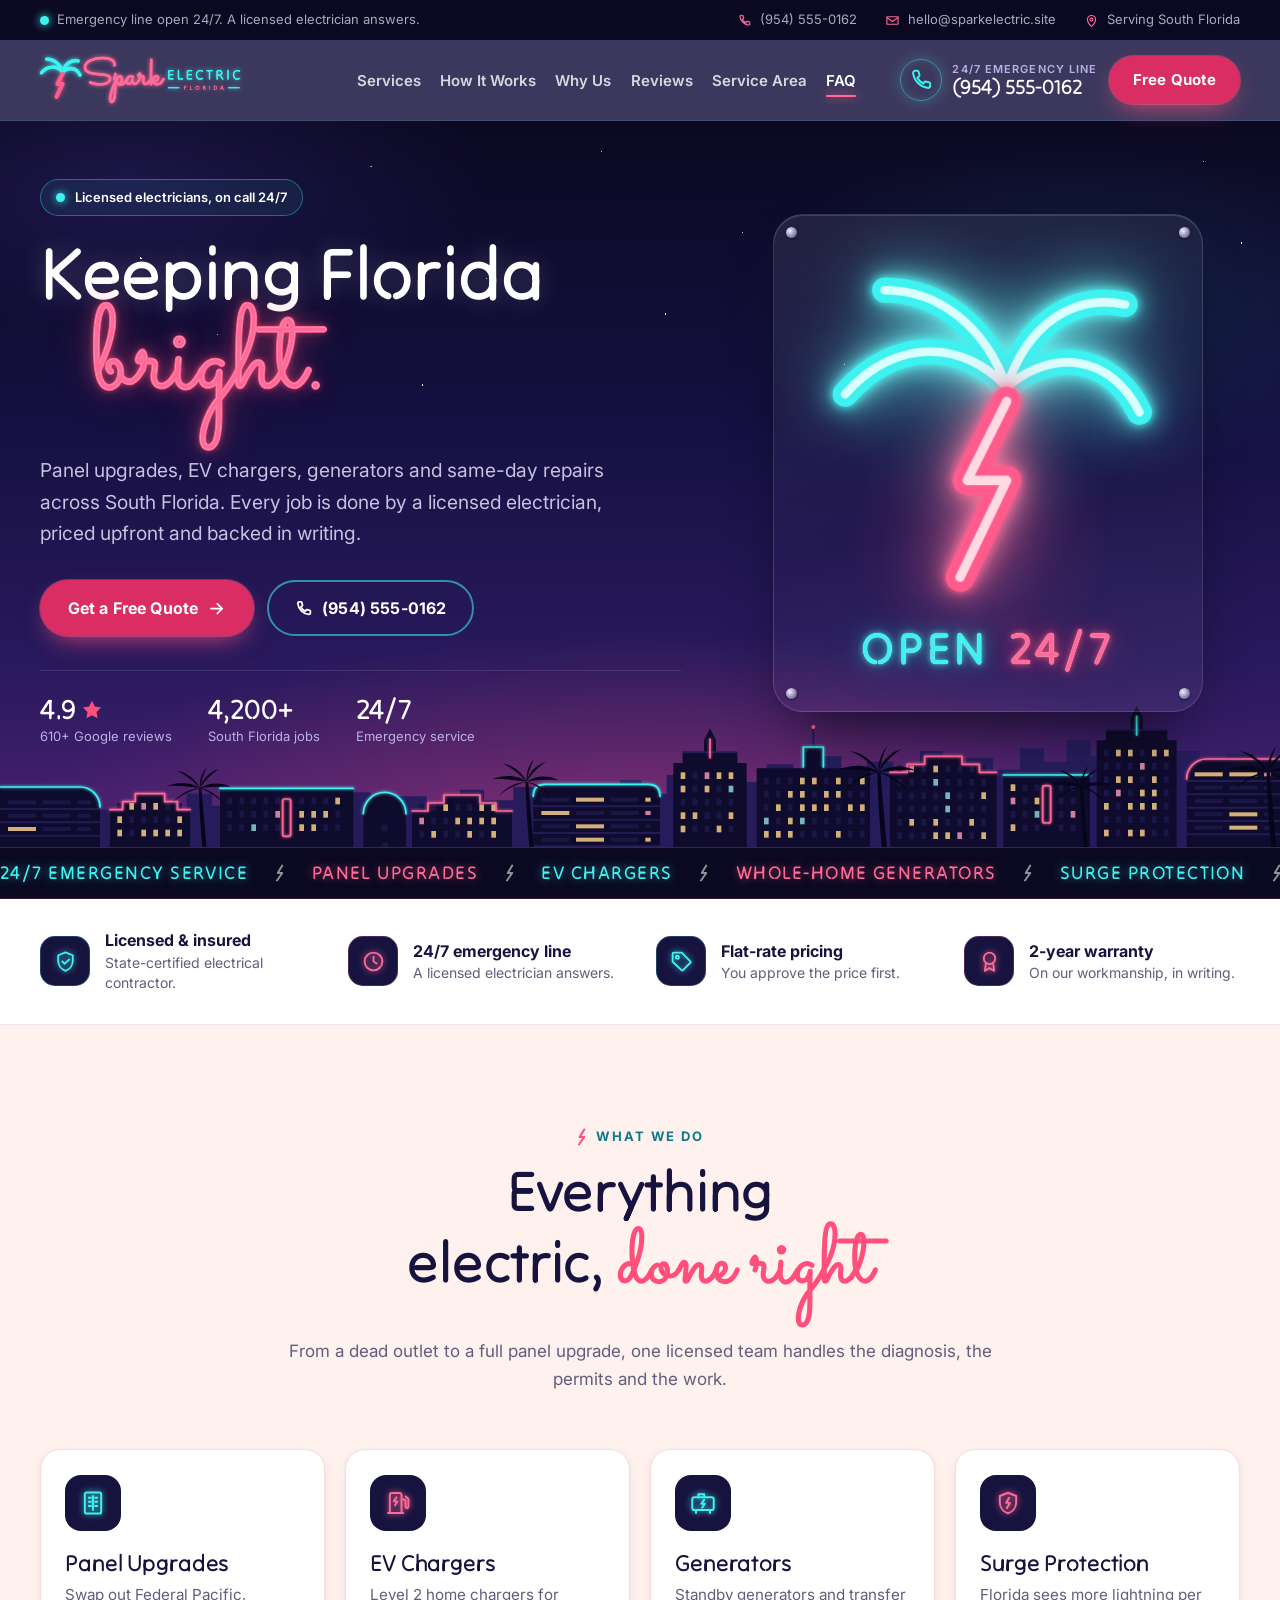
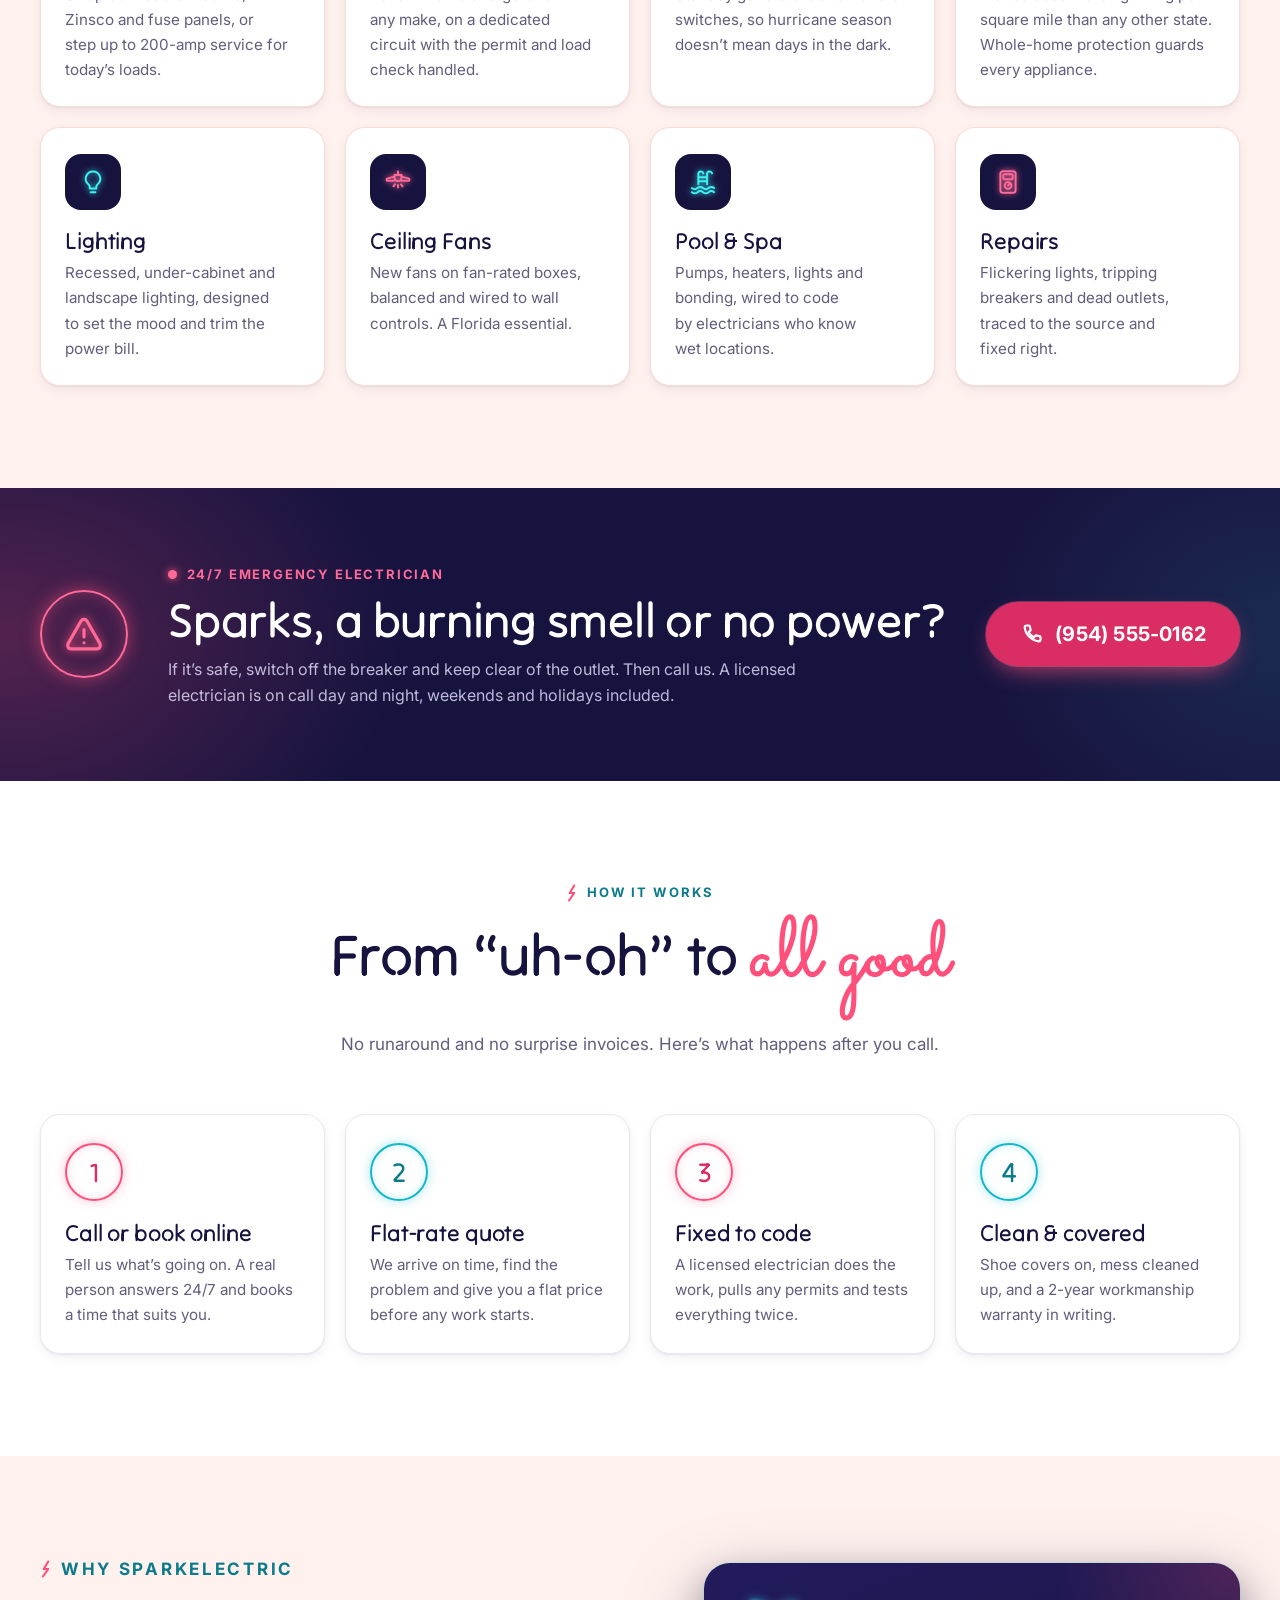
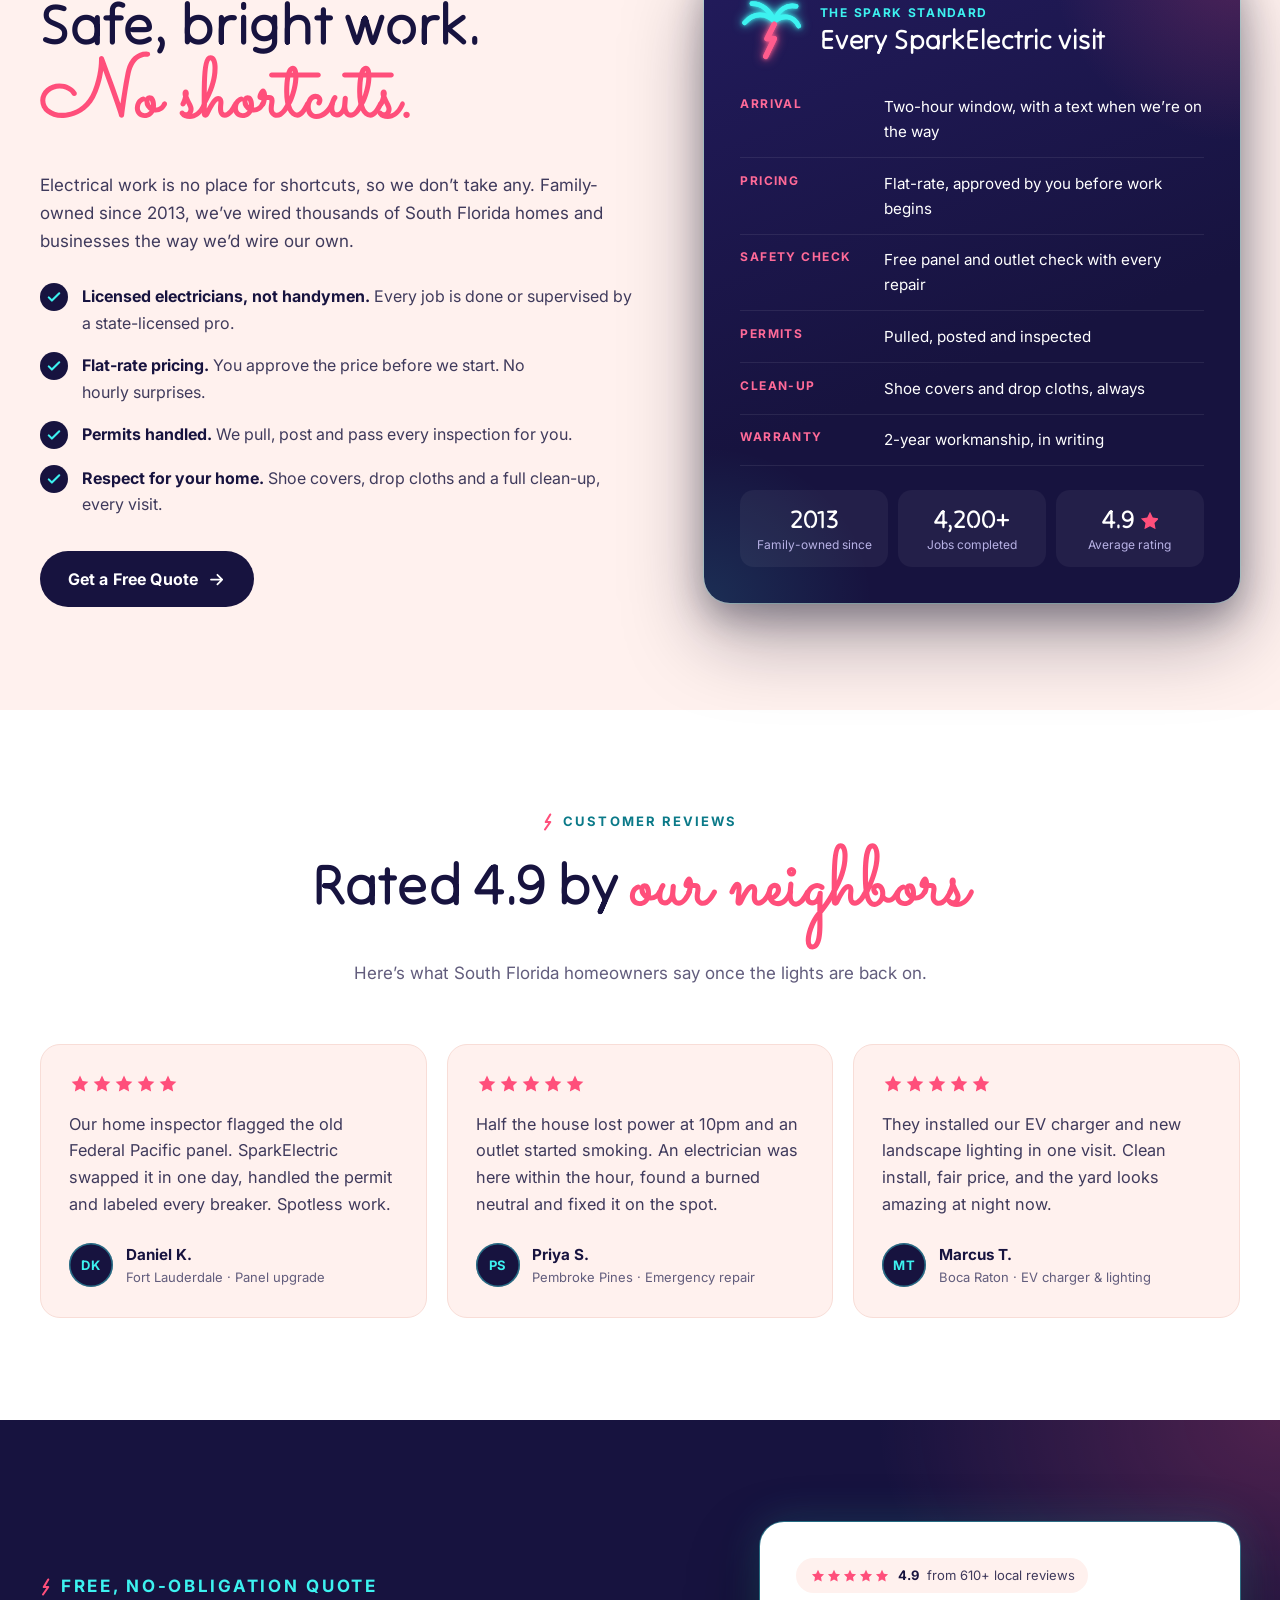
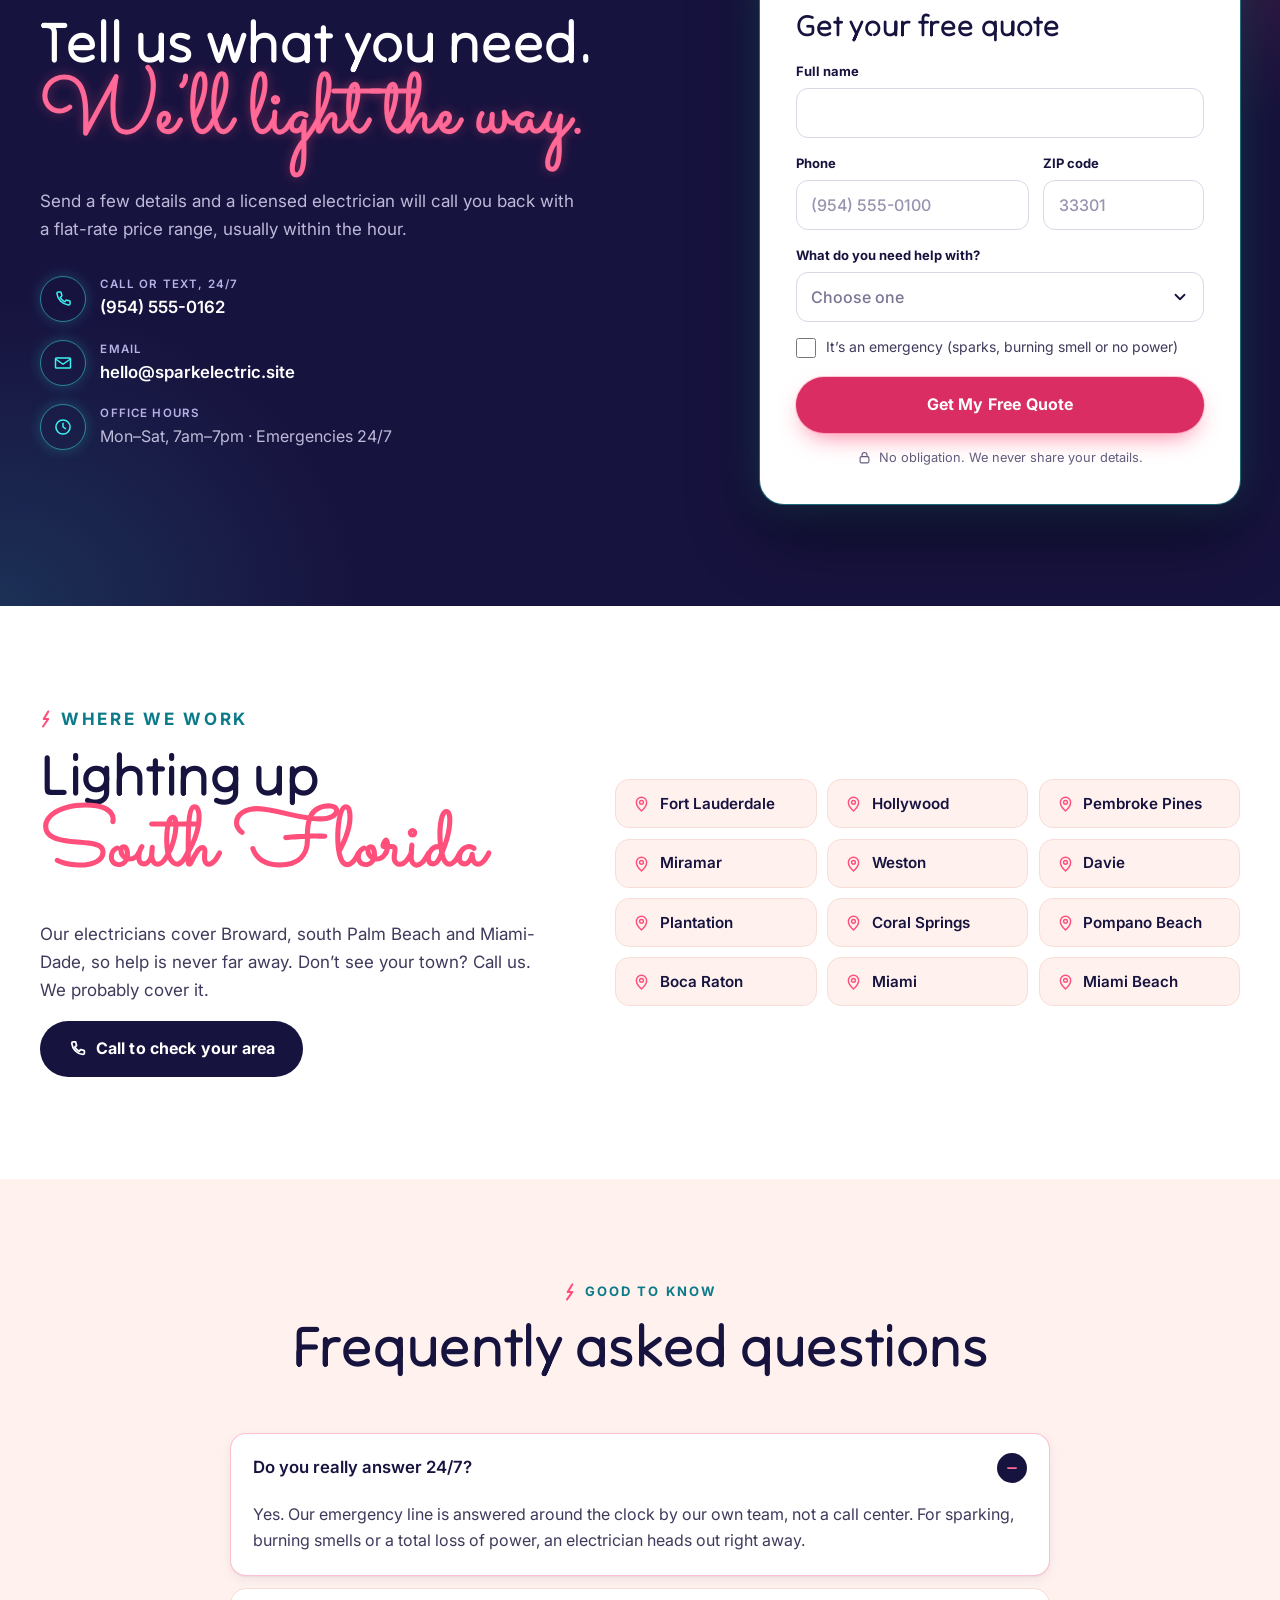
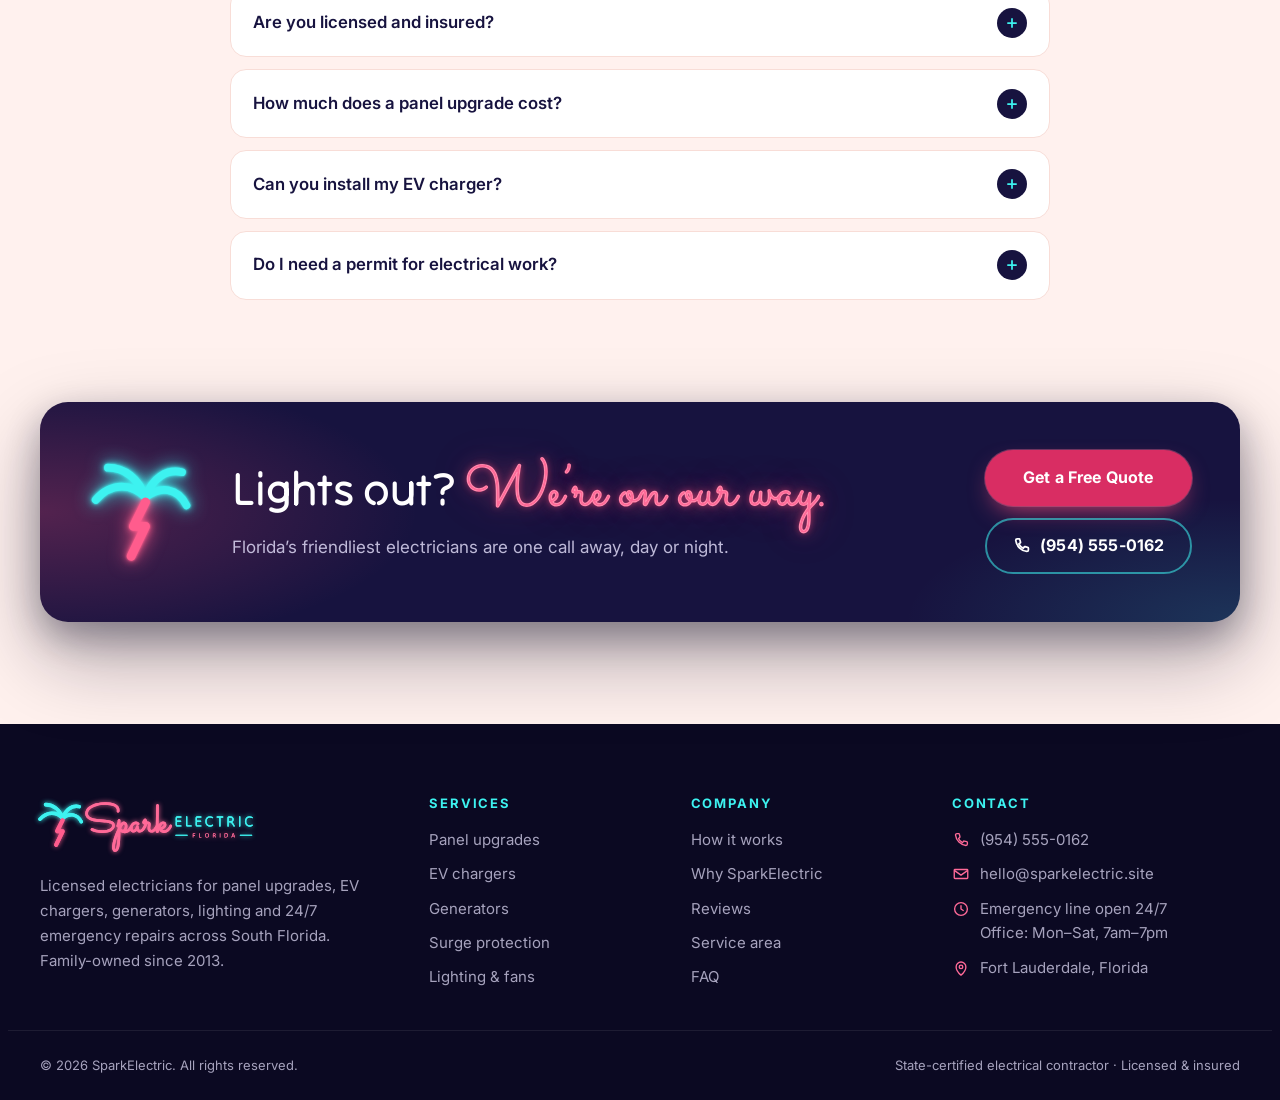
==== commit 478d62fb: "Point canonical, social and contact URLs at sparkelectric.site The live domain is sparkelectric.site" ====
--- a/index.html
+++ b/index.html
@@ -5,15 +5,15 @@
   <meta name="viewport" content="width=device-width, initial-scale=1">
   <title>Electrician in South Florida | SparkElectric · Licensed &amp; 24/7</title>
   <meta name="description" content="Licensed South Florida electricians for panel upgrades, EV chargers, generators, lighting and same-day repairs. Upfront flat-rate pricing and a 24/7 emergency line.">
-  <link rel="canonical" href="https://sparkelectricfl.com/">
+  <link rel="canonical" href="https://sparkelectric.site/">
   <meta name="theme-color" content="#17133F">
 
   <meta property="og:type" content="website">
   <meta property="og:site_name" content="SparkElectric">
   <meta property="og:title" content="SparkElectric | Keeping Florida bright">
   <meta property="og:description" content="Panel upgrades, EV chargers, generators and same-day electrical repairs from licensed electricians, on call 24/7 across South Florida.">
-  <meta property="og:url" content="https://sparkelectricfl.com/">
-  <meta property="og:image" content="https://sparkelectricfl.com/images/og-image.jpg">
+  <meta property="og:url" content="https://sparkelectric.site/">
+  <meta property="og:image" content="https://sparkelectric.site/images/og-image.jpg">
   <meta property="og:image:width" content="1200">
   <meta property="og:image:height" content="630">
   <meta name="twitter:card" content="summary_large_image">
@@ -33,11 +33,11 @@
     "@context": "https://schema.org",
     "@type": "Electrician",
     "name": "SparkElectric",
-    "url": "https://sparkelectricfl.com/",
-    "logo": "https://sparkelectricfl.com/images/logo.svg",
-    "image": "https://sparkelectricfl.com/images/og-image.jpg",
+    "url": "https://sparkelectric.site/",
+    "logo": "https://sparkelectric.site/images/logo.svg",
+    "image": "https://sparkelectric.site/images/og-image.jpg",
     "telephone": "+1-954-555-0162",
-    "email": "hello@sparkelectricfl.com",
+    "email": "hello@sparkelectric.site",
     "priceRange": "$$",
     "address": { "@type": "PostalAddress", "addressLocality": "Fort Lauderdale", "addressRegion": "FL", "addressCountry": "US" },
     "areaServed": ["Fort Lauderdale", "Hollywood", "Pembroke Pines", "Miramar", "Weston", "Davie", "Plantation", "Coral Springs", "Pompano Beach", "Boca Raton", "Miami", "Miami Beach"],
@@ -117,7 +117,7 @@
     <p class="topbar__item"><span class="pulse" aria-hidden="true"></span>Emergency line open 24/7. A licensed electrician answers.</p>
     <ul class="topbar__list">
       <li><svg class="icon"><use href="#i-phone"/></svg><a href="tel:+19545550162">(954) 555-0162</a></li>
-      <li><svg class="icon"><use href="#i-mail"/></svg><a href="mailto:hello@sparkelectricfl.com">hello@sparkelectricfl.com</a></li>
+      <li><svg class="icon"><use href="#i-mail"/></svg><a href="mailto:hello@sparkelectric.site">hello@sparkelectric.site</a></li>
       <li><svg class="icon"><use href="#i-pin"/></svg>Serving South Florida</li>
     </ul>
   </div>
@@ -383,7 +383,7 @@
         <p>Send a few details and a licensed electrician will call you back with a flat-rate price range, usually within the hour.</p>
         <ul class="quote__contact">
           <li><span class="quote__contact-icon"><svg class="icon"><use href="#i-phone"/></svg></span><span><small>Call or text, 24/7</small><a href="tel:+19545550162">(954) 555-0162</a></span></li>
-          <li><span class="quote__contact-icon"><svg class="icon"><use href="#i-mail"/></svg></span><span><small>Email</small><a href="mailto:hello@sparkelectricfl.com">hello@sparkelectricfl.com</a></span></li>
+          <li><span class="quote__contact-icon"><svg class="icon"><use href="#i-mail"/></svg></span><span><small>Email</small><a href="mailto:hello@sparkelectric.site">hello@sparkelectric.site</a></span></li>
           <li><span class="quote__contact-icon"><svg class="icon"><use href="#i-clock"/></svg></span><span><small>Office hours</small>Mon–Sat, 7am–7pm · Emergencies 24/7</span></li>
         </ul>
       </div>
@@ -547,7 +547,7 @@
       <h3>Contact</h3>
       <ul class="footer__contact">
         <li><svg class="icon"><use href="#i-phone"/></svg><a href="tel:+19545550162">(954) 555-0162</a></li>
-        <li><svg class="icon"><use href="#i-mail"/></svg><a href="mailto:hello@sparkelectricfl.com">hello@sparkelectricfl.com</a></li>
+        <li><svg class="icon"><use href="#i-mail"/></svg><a href="mailto:hello@sparkelectric.site">hello@sparkelectric.site</a></li>
         <li><svg class="icon"><use href="#i-clock"/></svg><span>Emergency line open 24/7<br>Office: Mon–Sat, 7am–7pm</span></li>
         <li><svg class="icon"><use href="#i-pin"/></svg><span>Fort Lauderdale, Florida</span></li>
       </ul>
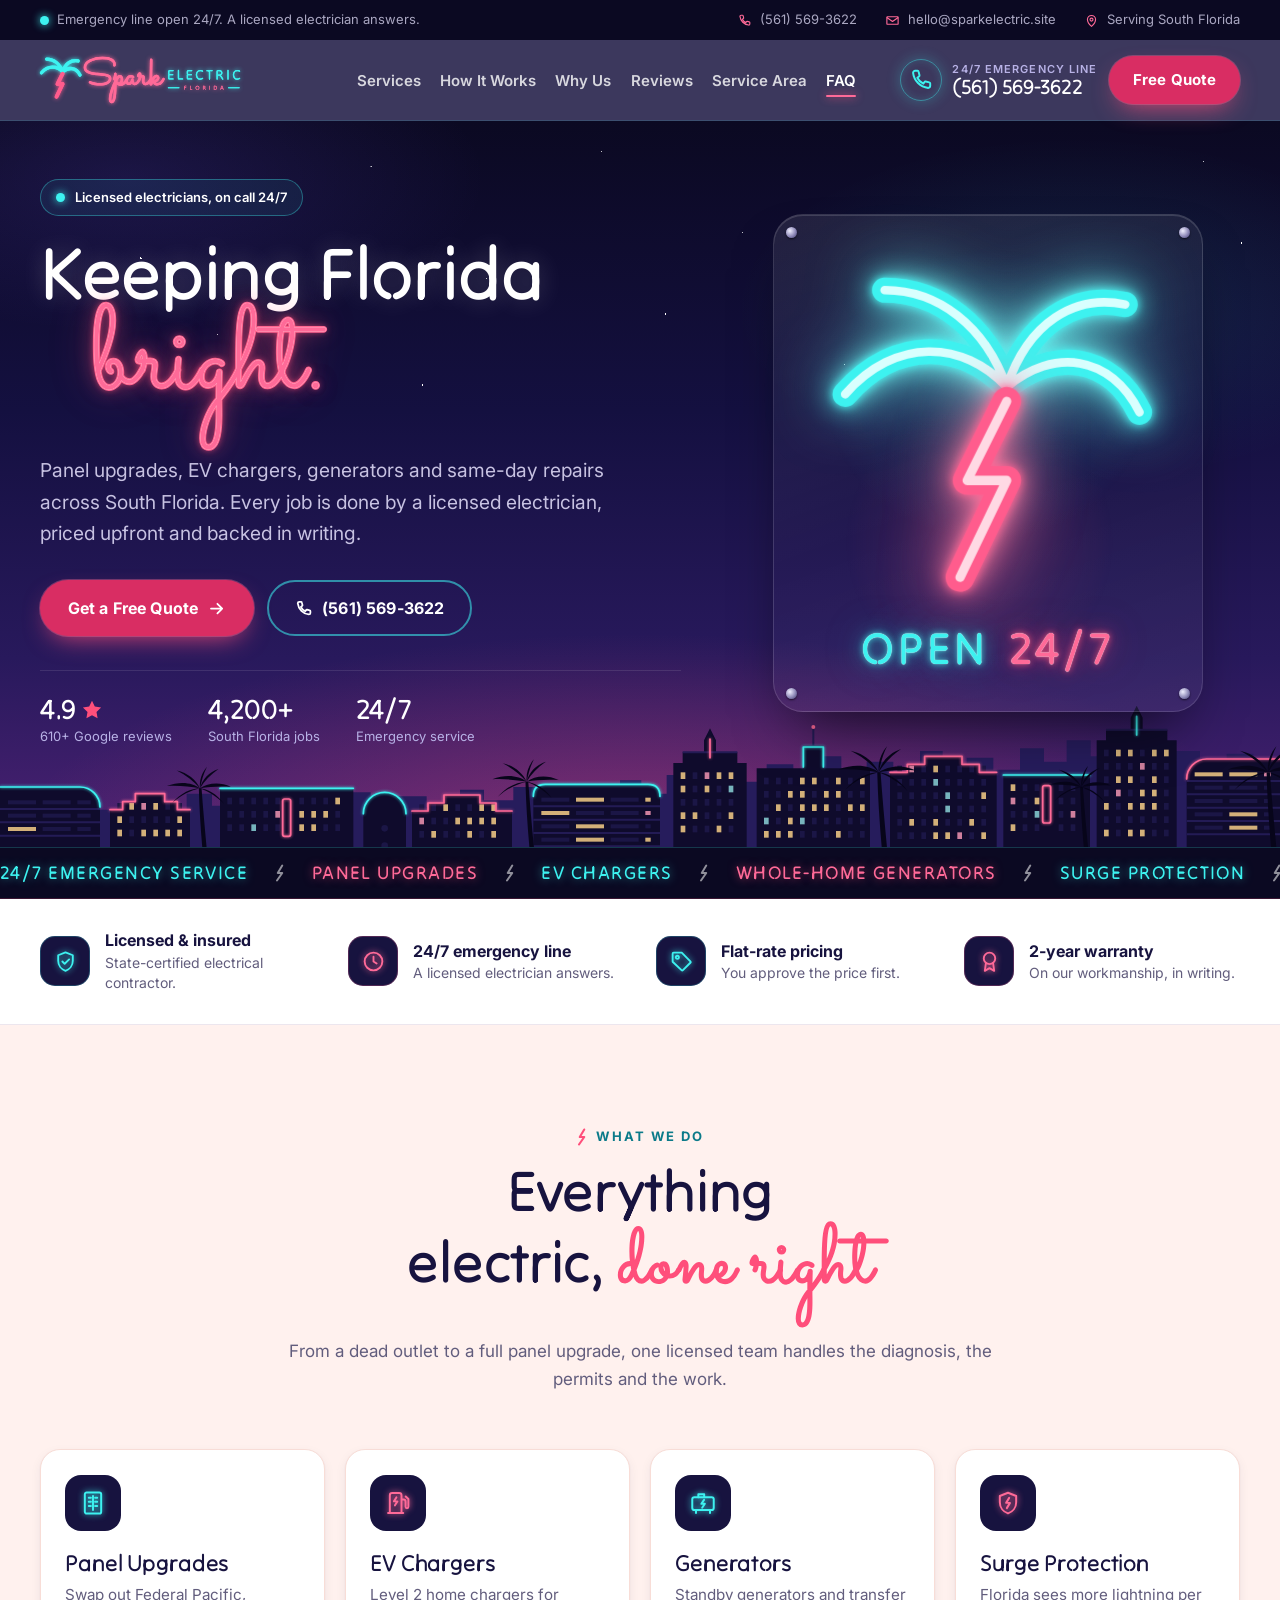
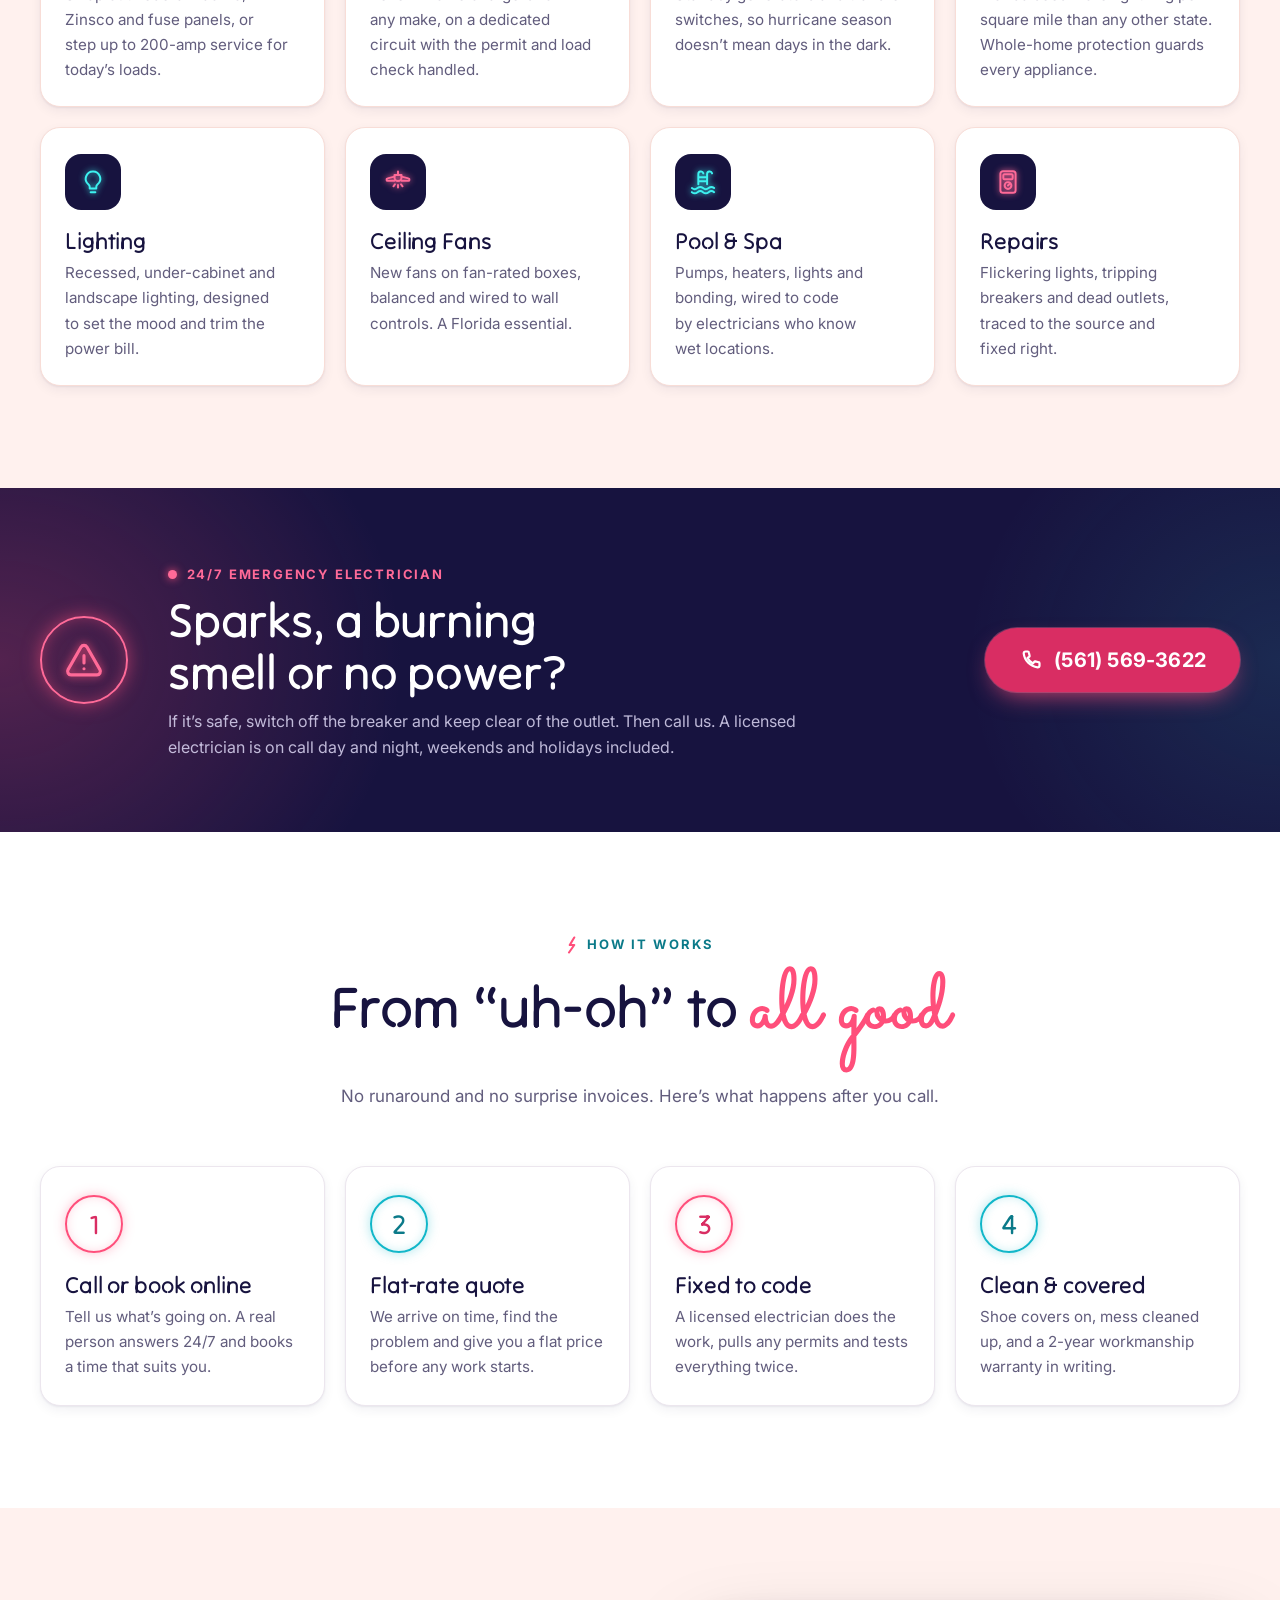
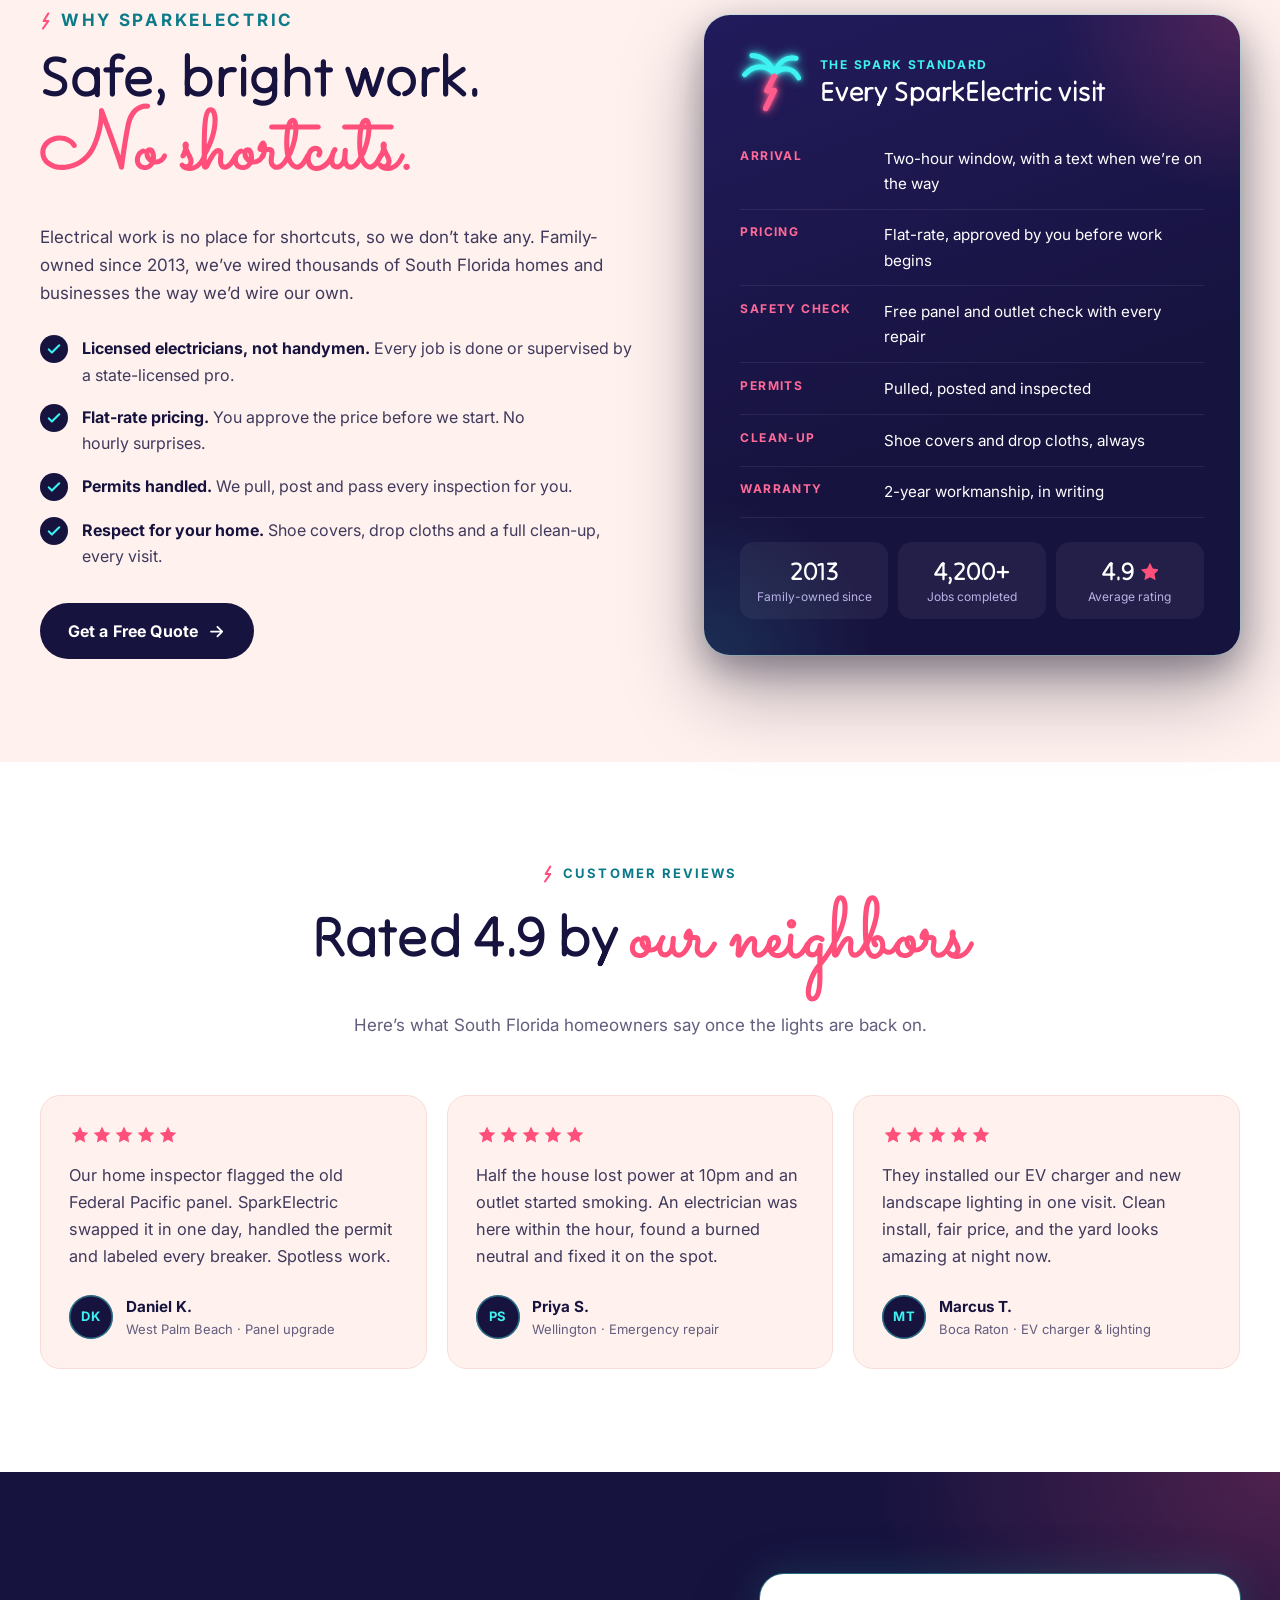
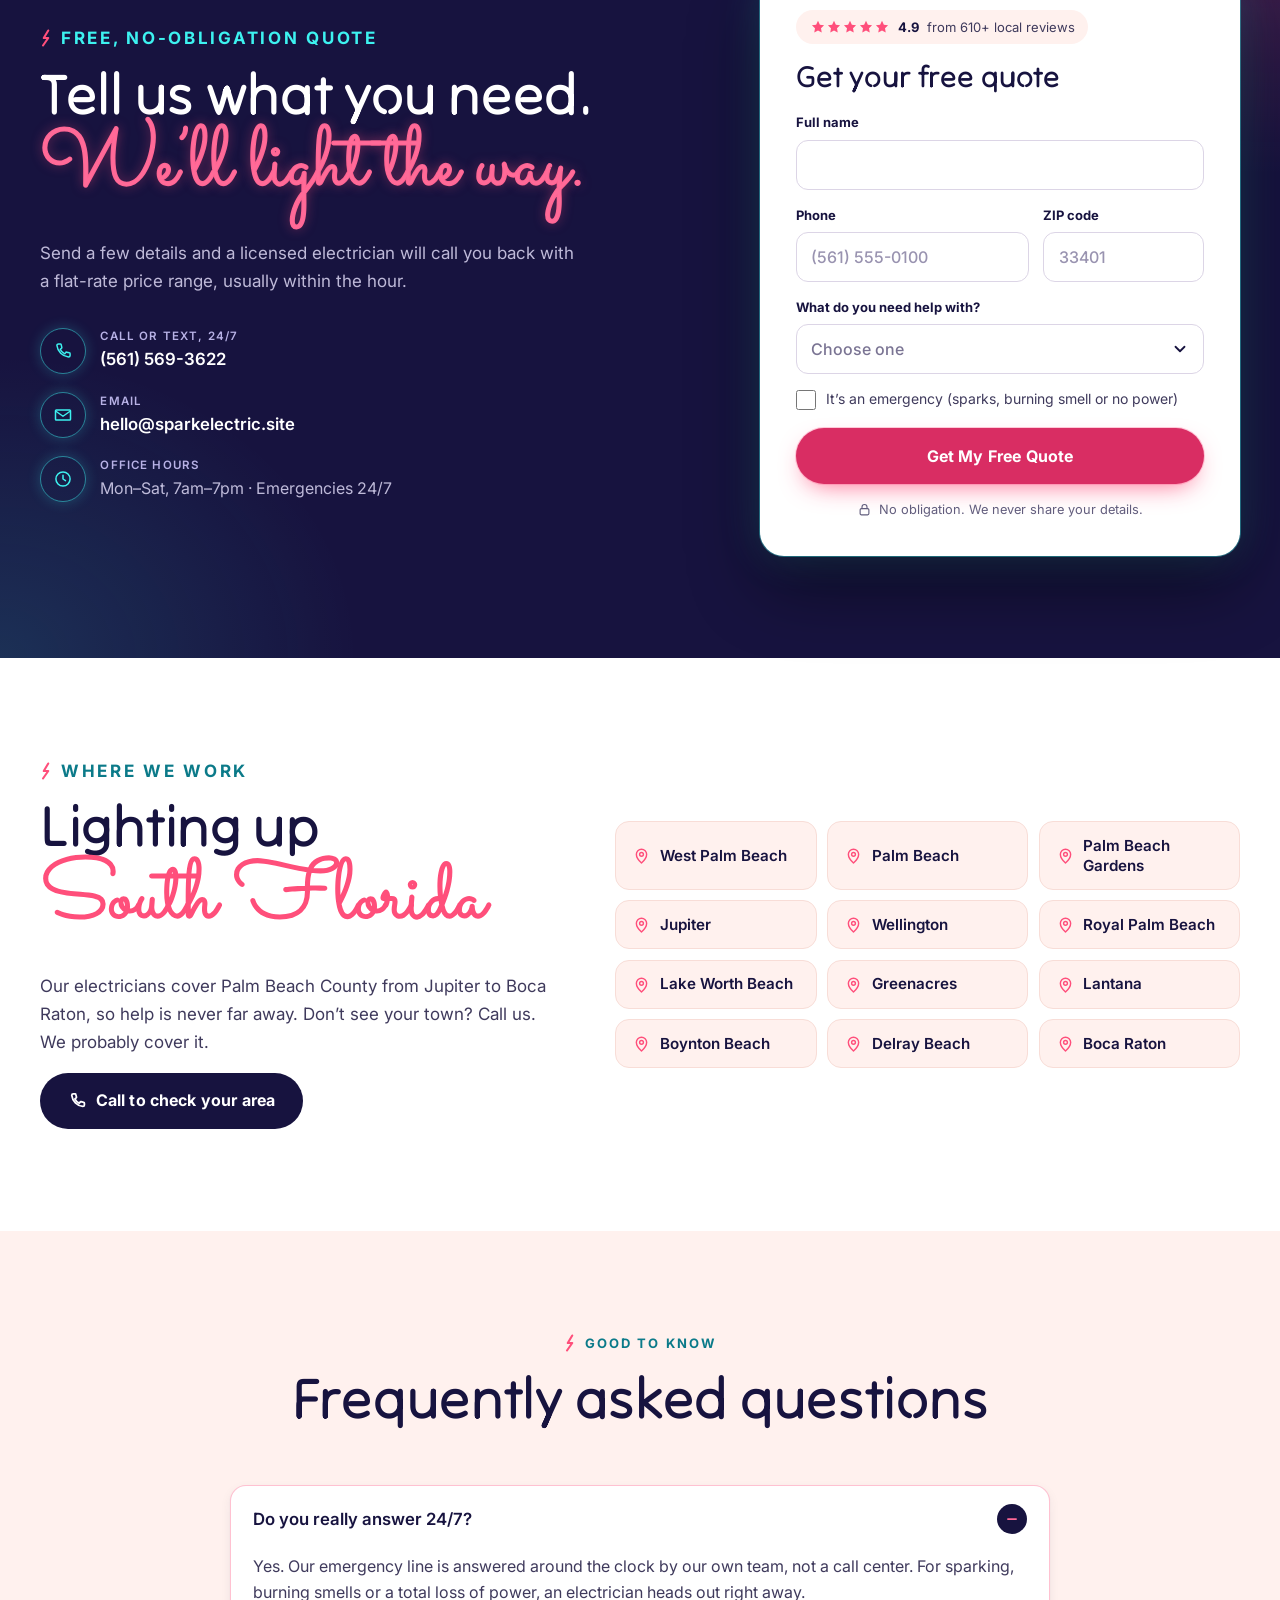
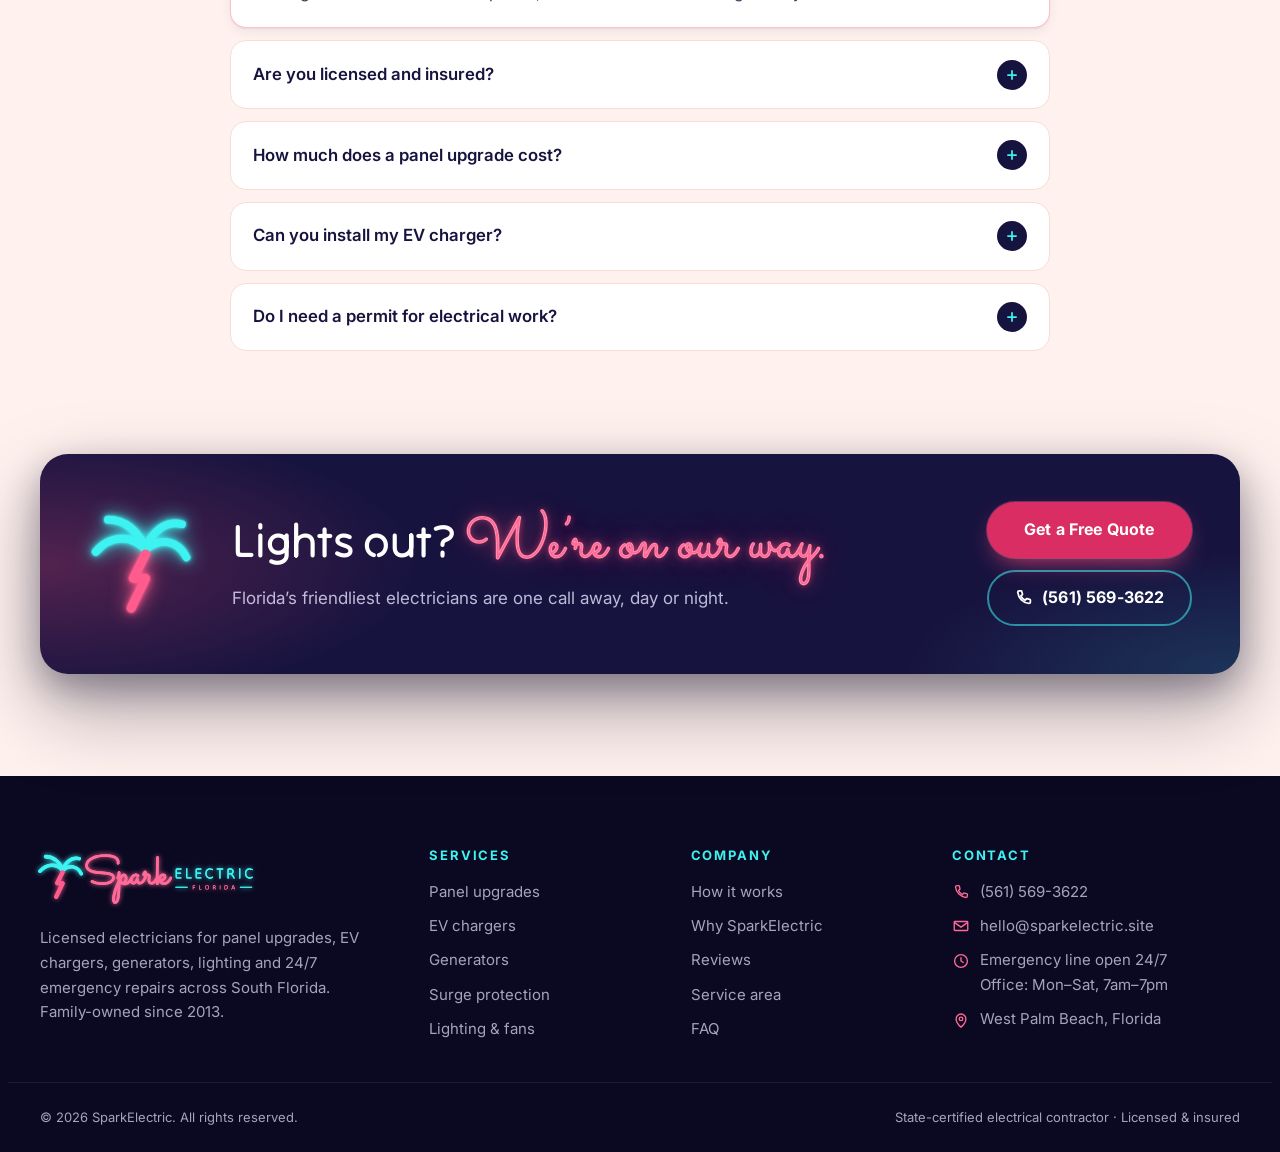
==== commit dca0b41a: "Use the real phone number Swaps the placeholder 954 number for (561) 569-3622 across the tel: links," ====
--- a/index.html
+++ b/index.html
@@ -36,11 +36,11 @@
     "url": "https://sparkelectric.site/",
     "logo": "https://sparkelectric.site/images/logo.svg",
     "image": "https://sparkelectric.site/images/og-image.jpg",
-    "telephone": "+1-954-555-0162",
+    "telephone": "+1-561-569-3622",
     "email": "hello@sparkelectric.site",
     "priceRange": "$$",
-    "address": { "@type": "PostalAddress", "addressLocality": "Fort Lauderdale", "addressRegion": "FL", "addressCountry": "US" },
-    "areaServed": ["Fort Lauderdale", "Hollywood", "Pembroke Pines", "Miramar", "Weston", "Davie", "Plantation", "Coral Springs", "Pompano Beach", "Boca Raton", "Miami", "Miami Beach"],
+    "address": { "@type": "PostalAddress", "addressLocality": "West Palm Beach", "addressRegion": "FL", "addressCountry": "US" },
+    "areaServed": ["West Palm Beach", "Palm Beach", "Palm Beach Gardens", "Jupiter", "Wellington", "Royal Palm Beach", "Lake Worth Beach", "Greenacres", "Lantana", "Boynton Beach", "Delray Beach", "Boca Raton"],
     "openingHoursSpecification": [{
       "@type": "OpeningHoursSpecification",
       "dayOfWeek": ["Monday", "Tuesday", "Wednesday", "Thursday", "Friday", "Saturday", "Sunday"],
@@ -116,7 +116,7 @@
   <div class="container topbar__inner">
     <p class="topbar__item"><span class="pulse" aria-hidden="true"></span>Emergency line open 24/7. A licensed electrician answers.</p>
     <ul class="topbar__list">
-      <li><svg class="icon"><use href="#i-phone"/></svg><a href="tel:+19545550162">(954) 555-0162</a></li>
+      <li><svg class="icon"><use href="#i-phone"/></svg><a href="tel:+15615693622">(561) 569-3622</a></li>
       <li><svg class="icon"><use href="#i-mail"/></svg><a href="mailto:hello@sparkelectric.site">hello@sparkelectric.site</a></li>
       <li><svg class="icon"><use href="#i-pin"/></svg>Serving South Florida</li>
     </ul>
@@ -140,14 +140,14 @@
       </ul>
       <div class="nav__cta">
         <a class="btn btn--primary btn--lg" href="#quote">Get a Free Quote</a>
-        <a class="btn btn--ghost btn--lg" href="tel:+19545550162"><svg class="icon"><use href="#i-phone"/></svg>(954) 555-0162</a>
+        <a class="btn btn--ghost btn--lg" href="tel:+15615693622"><svg class="icon"><use href="#i-phone"/></svg>(561) 569-3622</a>
       </div>
     </nav>
 
     <div class="header__actions">
-      <a class="header__phone" href="tel:+19545550162">
+      <a class="header__phone" href="tel:+15615693622">
         <span class="header__phone-icon"><svg class="icon"><use href="#i-phone"/></svg></span>
-        <span><small>24/7 emergency line</small>(954) 555-0162</span>
+        <span><small>24/7 emergency line</small>(561) 569-3622</span>
       </a>
       <a class="btn btn--primary header__cta" href="#quote">Free Quote</a>
       <button class="nav-toggle" type="button" aria-expanded="false" aria-controls="site-nav" aria-label="Open menu">
@@ -170,7 +170,7 @@
         <p class="hero__lead">Panel upgrades, EV chargers, generators and same-day repairs across South Florida. Every job is done by a licensed electrician, priced upfront and backed in writing.</p>
         <div class="hero__ctas">
           <a class="btn btn--primary btn--lg" href="#quote">Get a Free Quote<svg class="icon"><use href="#i-arrow"/></svg></a>
-          <a class="btn btn--ghost btn--lg" href="tel:+19545550162"><svg class="icon"><use href="#i-phone"/></svg>(954) 555-0162</a>
+          <a class="btn btn--ghost btn--lg" href="tel:+15615693622"><svg class="icon"><use href="#i-phone"/></svg>(561) 569-3622</a>
         </div>
         <ul class="hero__proof">
           <li><strong>4.9<svg class="icon icon--star" aria-hidden="true"><use href="#star-shape"/></svg></strong><span>610+ Google reviews</span></li>
@@ -284,7 +284,7 @@
         <h2 id="emergency-title">Sparks, a burning smell or no power?</h2>
         <p>If it’s safe, switch off the breaker and keep clear of the outlet. Then call us. A licensed electrician is on call day and night, weekends and holidays included.</p>
       </div>
-      <a class="btn btn--primary btn--xl" href="tel:+19545550162"><svg class="icon"><use href="#i-phone"/></svg>(954) 555-0162</a>
+      <a class="btn btn--primary btn--xl" href="tel:+15615693622"><svg class="icon"><use href="#i-phone"/></svg>(561) 569-3622</a>
     </div>
   </section>
 
@@ -358,12 +358,12 @@
         <figure class="review" data-reveal>
           <svg class="stars" role="img" aria-label="5 out of 5 stars"><use href="#i-stars"/></svg>
           <blockquote><p>Our home inspector flagged the old Federal Pacific panel. SparkElectric swapped it in one day, handled the permit and labeled every breaker. Spotless work.</p></blockquote>
-          <figcaption><span class="avatar" aria-hidden="true">DK</span><span><strong>Daniel K.</strong>Fort Lauderdale · Panel upgrade</span></figcaption>
+          <figcaption><span class="avatar" aria-hidden="true">DK</span><span><strong>Daniel K.</strong>West Palm Beach · Panel upgrade</span></figcaption>
         </figure>
         <figure class="review" data-reveal style="--d:1">
           <svg class="stars" role="img" aria-label="5 out of 5 stars"><use href="#i-stars"/></svg>
           <blockquote><p>Half the house lost power at 10pm and an outlet started smoking. An electrician was here within the hour, found a burned neutral and fixed it on the spot.</p></blockquote>
-          <figcaption><span class="avatar" aria-hidden="true">PS</span><span><strong>Priya S.</strong>Pembroke Pines · Emergency repair</span></figcaption>
+          <figcaption><span class="avatar" aria-hidden="true">PS</span><span><strong>Priya S.</strong>Wellington · Emergency repair</span></figcaption>
         </figure>
         <figure class="review" data-reveal style="--d:2">
           <svg class="stars" role="img" aria-label="5 out of 5 stars"><use href="#i-stars"/></svg>
@@ -382,7 +382,7 @@
         <h2>Tell us what you need. <span class="script">We’ll light the way.</span></h2>
         <p>Send a few details and a licensed electrician will call you back with a flat-rate price range, usually within the hour.</p>
         <ul class="quote__contact">
-          <li><span class="quote__contact-icon"><svg class="icon"><use href="#i-phone"/></svg></span><span><small>Call or text, 24/7</small><a href="tel:+19545550162">(954) 555-0162</a></span></li>
+          <li><span class="quote__contact-icon"><svg class="icon"><use href="#i-phone"/></svg></span><span><small>Call or text, 24/7</small><a href="tel:+15615693622">(561) 569-3622</a></span></li>
           <li><span class="quote__contact-icon"><svg class="icon"><use href="#i-mail"/></svg></span><span><small>Email</small><a href="mailto:hello@sparkelectric.site">hello@sparkelectric.site</a></span></li>
           <li><span class="quote__contact-icon"><svg class="icon"><use href="#i-clock"/></svg></span><span><small>Office hours</small>Mon–Sat, 7am–7pm · Emergencies 24/7</span></li>
         </ul>
@@ -402,12 +402,12 @@
             <div class="field-row">
               <div class="field">
                 <label for="q-phone">Phone</label>
-                <input id="q-phone" name="phone" type="tel" autocomplete="tel" inputmode="tel" placeholder="(954) 555-0100" required>
+                <input id="q-phone" name="phone" type="tel" autocomplete="tel" inputmode="tel" placeholder="(561) 555-0100" required>
                 <span class="field__error" aria-live="polite"></span>
               </div>
               <div class="field">
                 <label for="q-zip">ZIP code</label>
-                <input id="q-zip" name="zip" type="text" autocomplete="postal-code" inputmode="numeric" maxlength="5" placeholder="33301" required>
+                <input id="q-zip" name="zip" type="text" autocomplete="postal-code" inputmode="numeric" maxlength="5" placeholder="33401" required>
                 <span class="field__error" aria-live="polite"></span>
               </div>
             </div>
@@ -447,22 +447,22 @@
       <div class="areas__copy" data-reveal>
         <p class="eyebrow">Where we work</p>
         <h2>Lighting up <span class="script">South Florida</span></h2>
-        <p>Our electricians cover Broward, south Palm Beach and Miami-Dade, so help is never far away. Don’t see your town? Call us. We probably cover it.</p>
-        <a class="btn btn--dark btn--lg" href="tel:+19545550162"><svg class="icon"><use href="#i-phone"/></svg>Call to check your area</a>
+        <p>Our electricians cover Palm Beach County from Jupiter to Boca Raton, so help is never far away. Don’t see your town? Call us. We probably cover it.</p>
+        <a class="btn btn--dark btn--lg" href="tel:+15615693622"><svg class="icon"><use href="#i-phone"/></svg>Call to check your area</a>
       </div>
       <ul class="areas__list" data-reveal style="--d:1">
-        <li><svg class="icon"><use href="#i-pin"/></svg>Fort Lauderdale</li>
-        <li><svg class="icon"><use href="#i-pin"/></svg>Hollywood</li>
-        <li><svg class="icon"><use href="#i-pin"/></svg>Pembroke Pines</li>
-        <li><svg class="icon"><use href="#i-pin"/></svg>Miramar</li>
-        <li><svg class="icon"><use href="#i-pin"/></svg>Weston</li>
-        <li><svg class="icon"><use href="#i-pin"/></svg>Davie</li>
-        <li><svg class="icon"><use href="#i-pin"/></svg>Plantation</li>
-        <li><svg class="icon"><use href="#i-pin"/></svg>Coral Springs</li>
-        <li><svg class="icon"><use href="#i-pin"/></svg>Pompano Beach</li>
+        <li><svg class="icon"><use href="#i-pin"/></svg>West Palm Beach</li>
+        <li><svg class="icon"><use href="#i-pin"/></svg>Palm Beach</li>
+        <li><svg class="icon"><use href="#i-pin"/></svg>Palm Beach Gardens</li>
+        <li><svg class="icon"><use href="#i-pin"/></svg>Jupiter</li>
+        <li><svg class="icon"><use href="#i-pin"/></svg>Wellington</li>
+        <li><svg class="icon"><use href="#i-pin"/></svg>Royal Palm Beach</li>
+        <li><svg class="icon"><use href="#i-pin"/></svg>Lake Worth Beach</li>
+        <li><svg class="icon"><use href="#i-pin"/></svg>Greenacres</li>
+        <li><svg class="icon"><use href="#i-pin"/></svg>Lantana</li>
+        <li><svg class="icon"><use href="#i-pin"/></svg>Boynton Beach</li>
+        <li><svg class="icon"><use href="#i-pin"/></svg>Delray Beach</li>
         <li><svg class="icon"><use href="#i-pin"/></svg>Boca Raton</li>
-        <li><svg class="icon"><use href="#i-pin"/></svg>Miami</li>
-        <li><svg class="icon"><use href="#i-pin"/></svg>Miami Beach</li>
       </ul>
     </div>
   </section>
@@ -510,7 +510,7 @@
         </div>
         <div class="cta__actions">
           <a class="btn btn--primary btn--lg" href="#quote">Get a Free Quote</a>
-          <a class="btn btn--ghost btn--lg" href="tel:+19545550162"><svg class="icon"><use href="#i-phone"/></svg>(954) 555-0162</a>
+          <a class="btn btn--ghost btn--lg" href="tel:+15615693622"><svg class="icon"><use href="#i-phone"/></svg>(561) 569-3622</a>
         </div>
       </div>
     </div>
@@ -546,10 +546,10 @@
     <div>
       <h3>Contact</h3>
       <ul class="footer__contact">
-        <li><svg class="icon"><use href="#i-phone"/></svg><a href="tel:+19545550162">(954) 555-0162</a></li>
+        <li><svg class="icon"><use href="#i-phone"/></svg><a href="tel:+15615693622">(561) 569-3622</a></li>
         <li><svg class="icon"><use href="#i-mail"/></svg><a href="mailto:hello@sparkelectric.site">hello@sparkelectric.site</a></li>
         <li><svg class="icon"><use href="#i-clock"/></svg><span>Emergency line open 24/7<br>Office: Mon–Sat, 7am–7pm</span></li>
-        <li><svg class="icon"><use href="#i-pin"/></svg><span>Fort Lauderdale, Florida</span></li>
+        <li><svg class="icon"><use href="#i-pin"/></svg><span>West Palm Beach, Florida</span></li>
       </ul>
     </div>
   </div>
@@ -560,7 +560,7 @@
 </footer>
 
 <div class="mobile-bar">
-  <a class="btn btn--light" href="tel:+19545550162"><svg class="icon"><use href="#i-phone"/></svg>Call 24/7</a>
+  <a class="btn btn--light" href="tel:+15615693622"><svg class="icon"><use href="#i-phone"/></svg>Call 24/7</a>
   <a class="btn btn--primary" href="#quote">Free quote</a>
 </div>
 
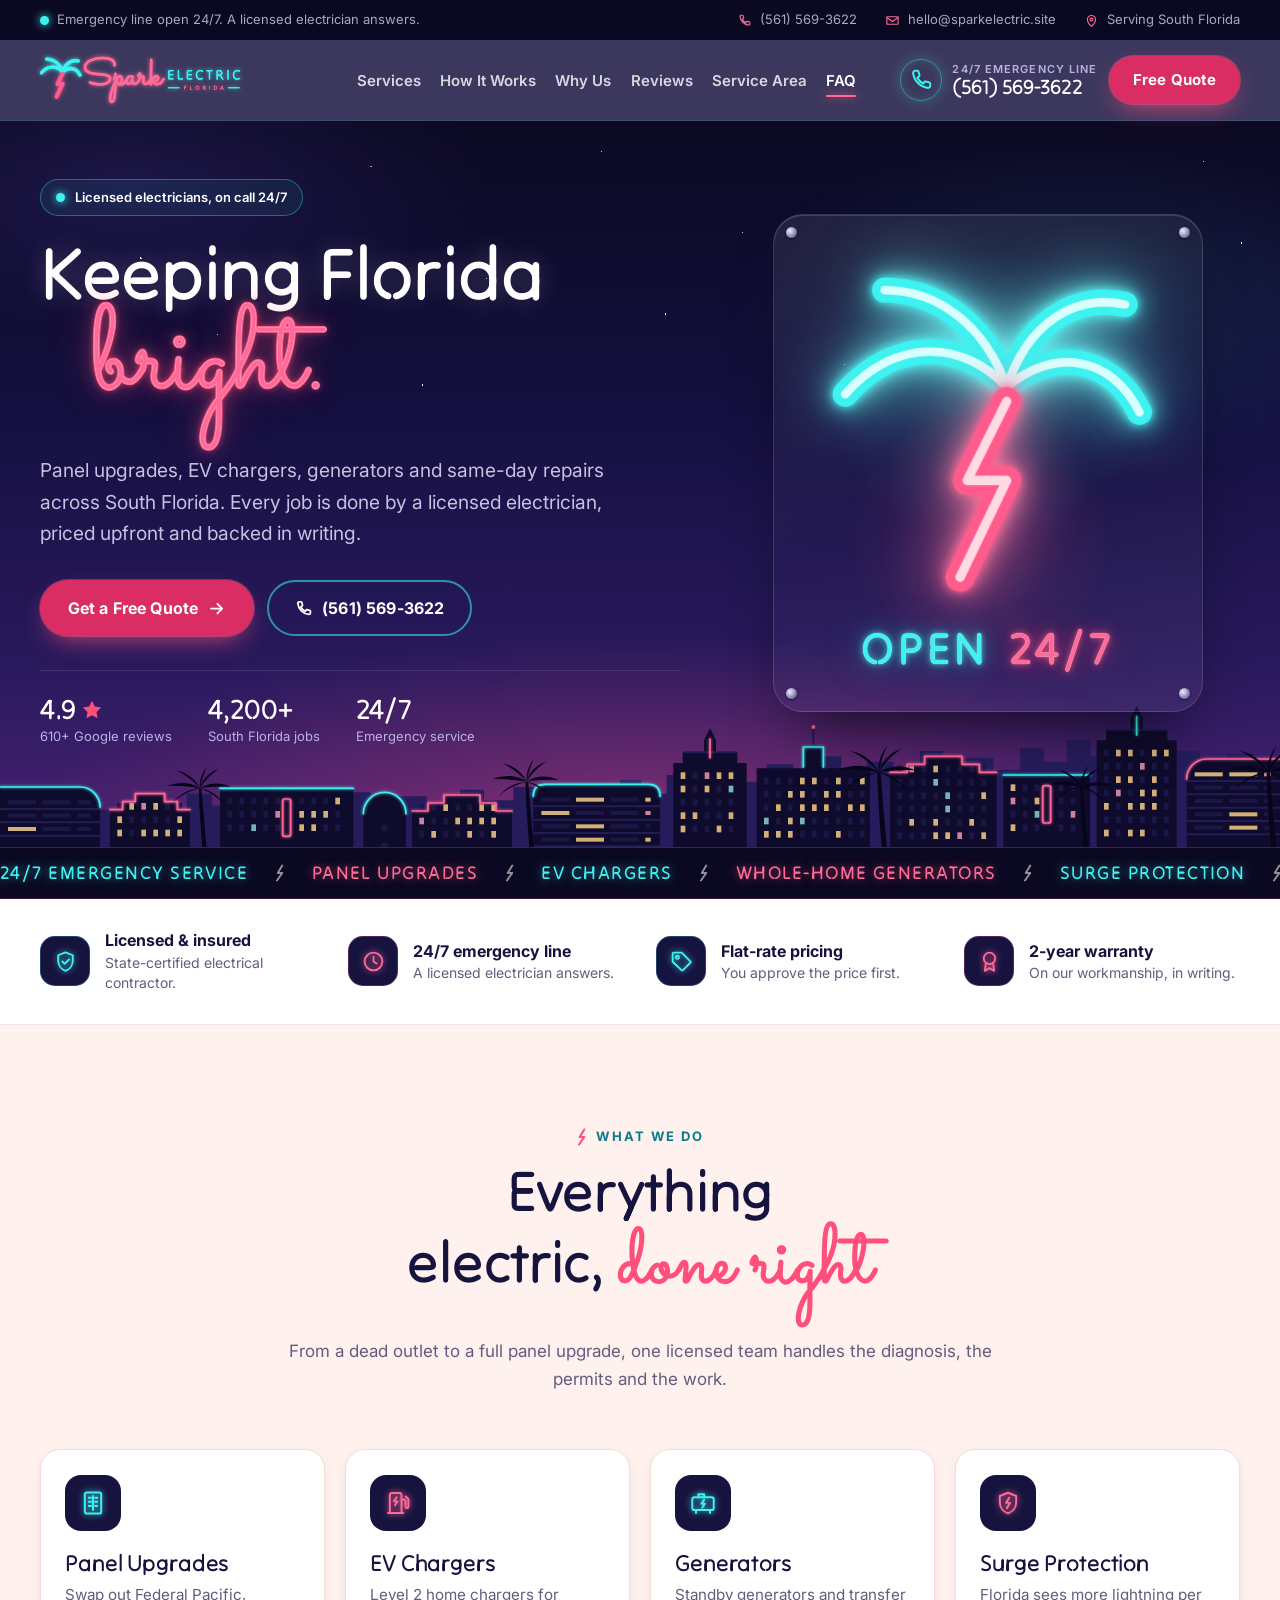
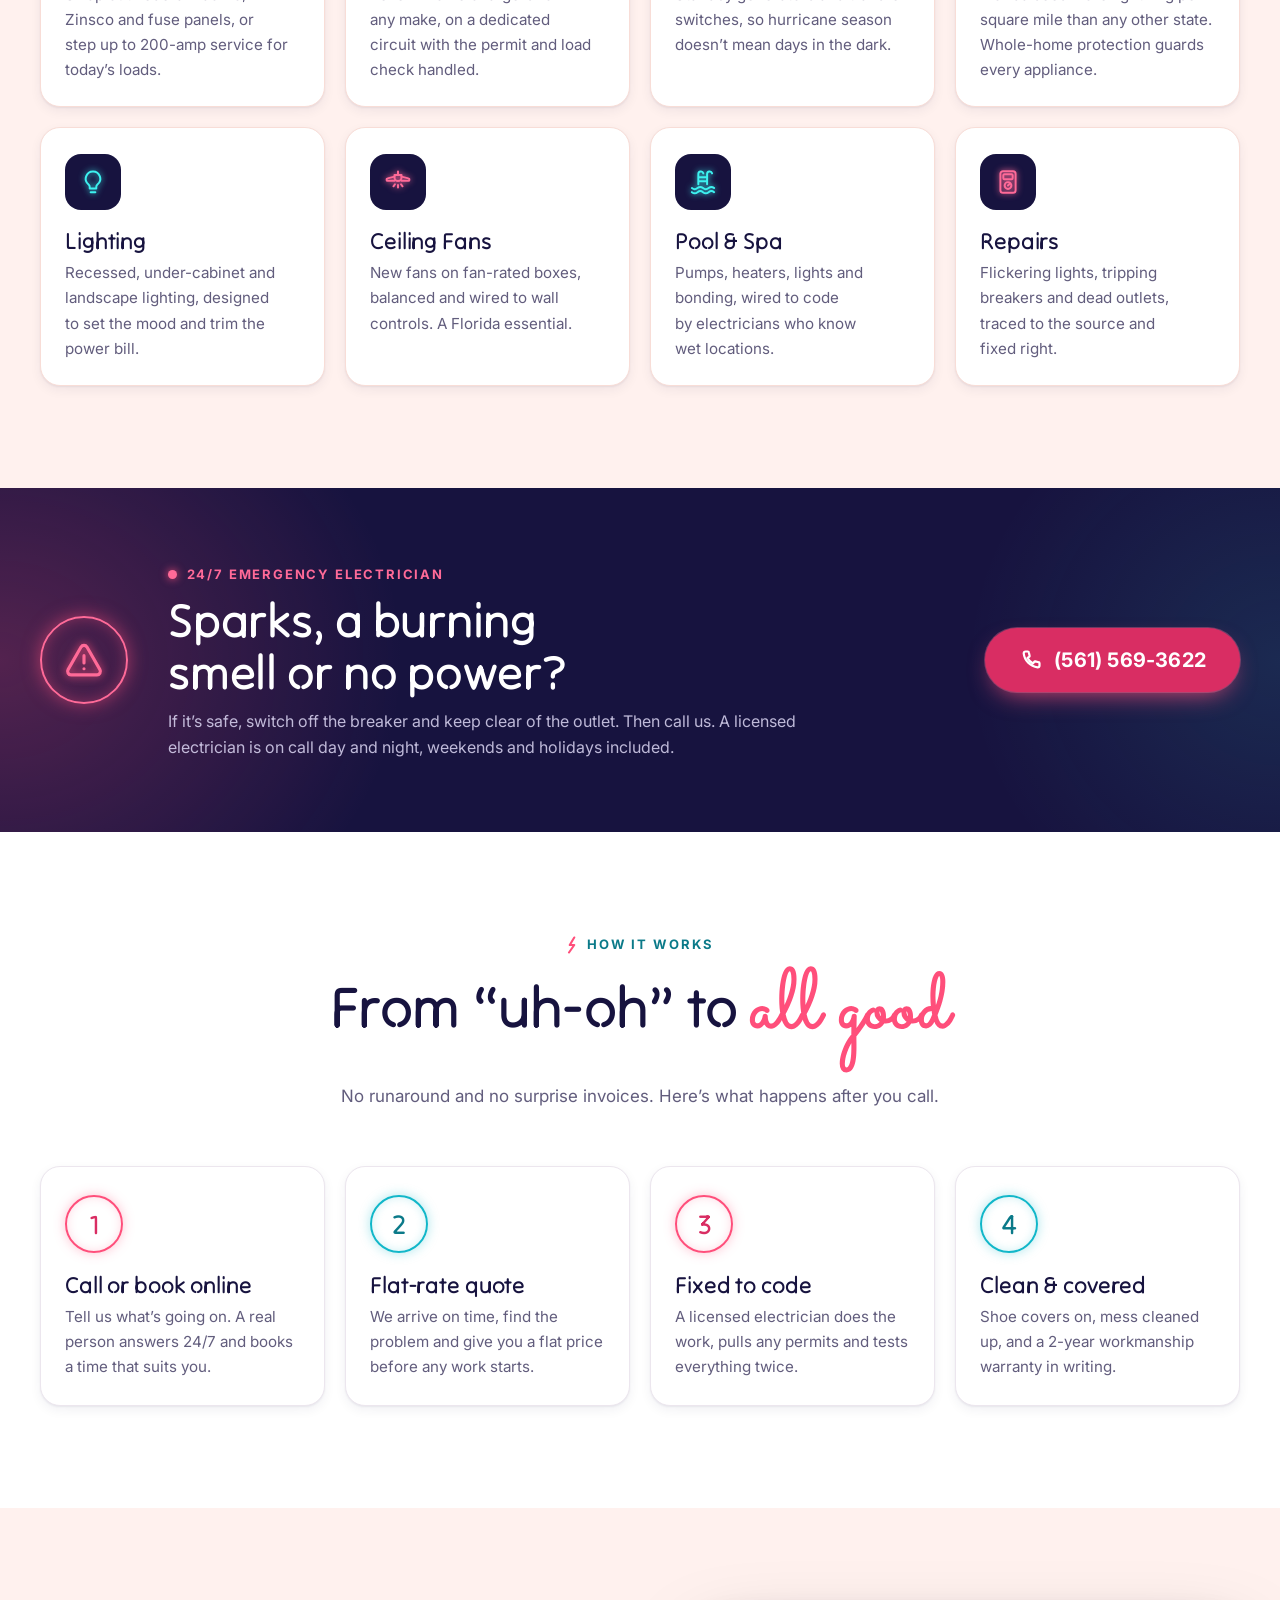
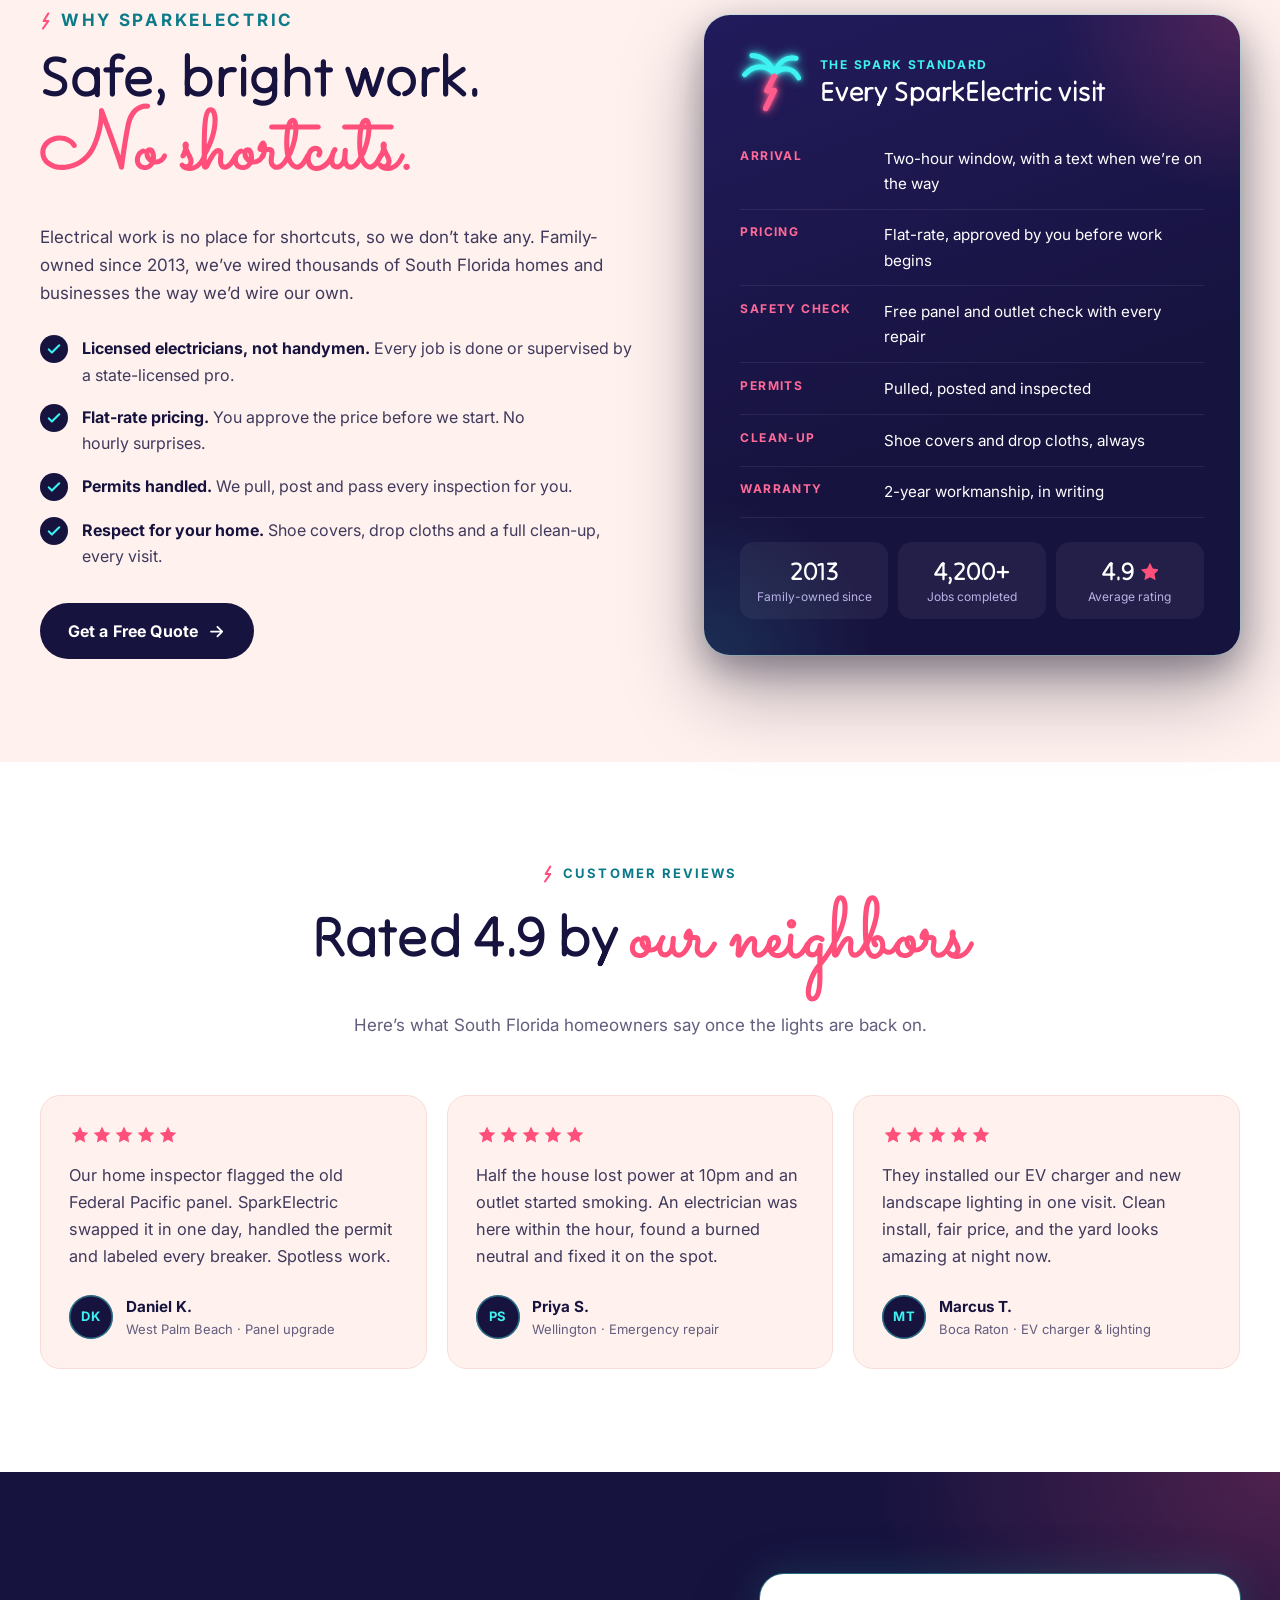
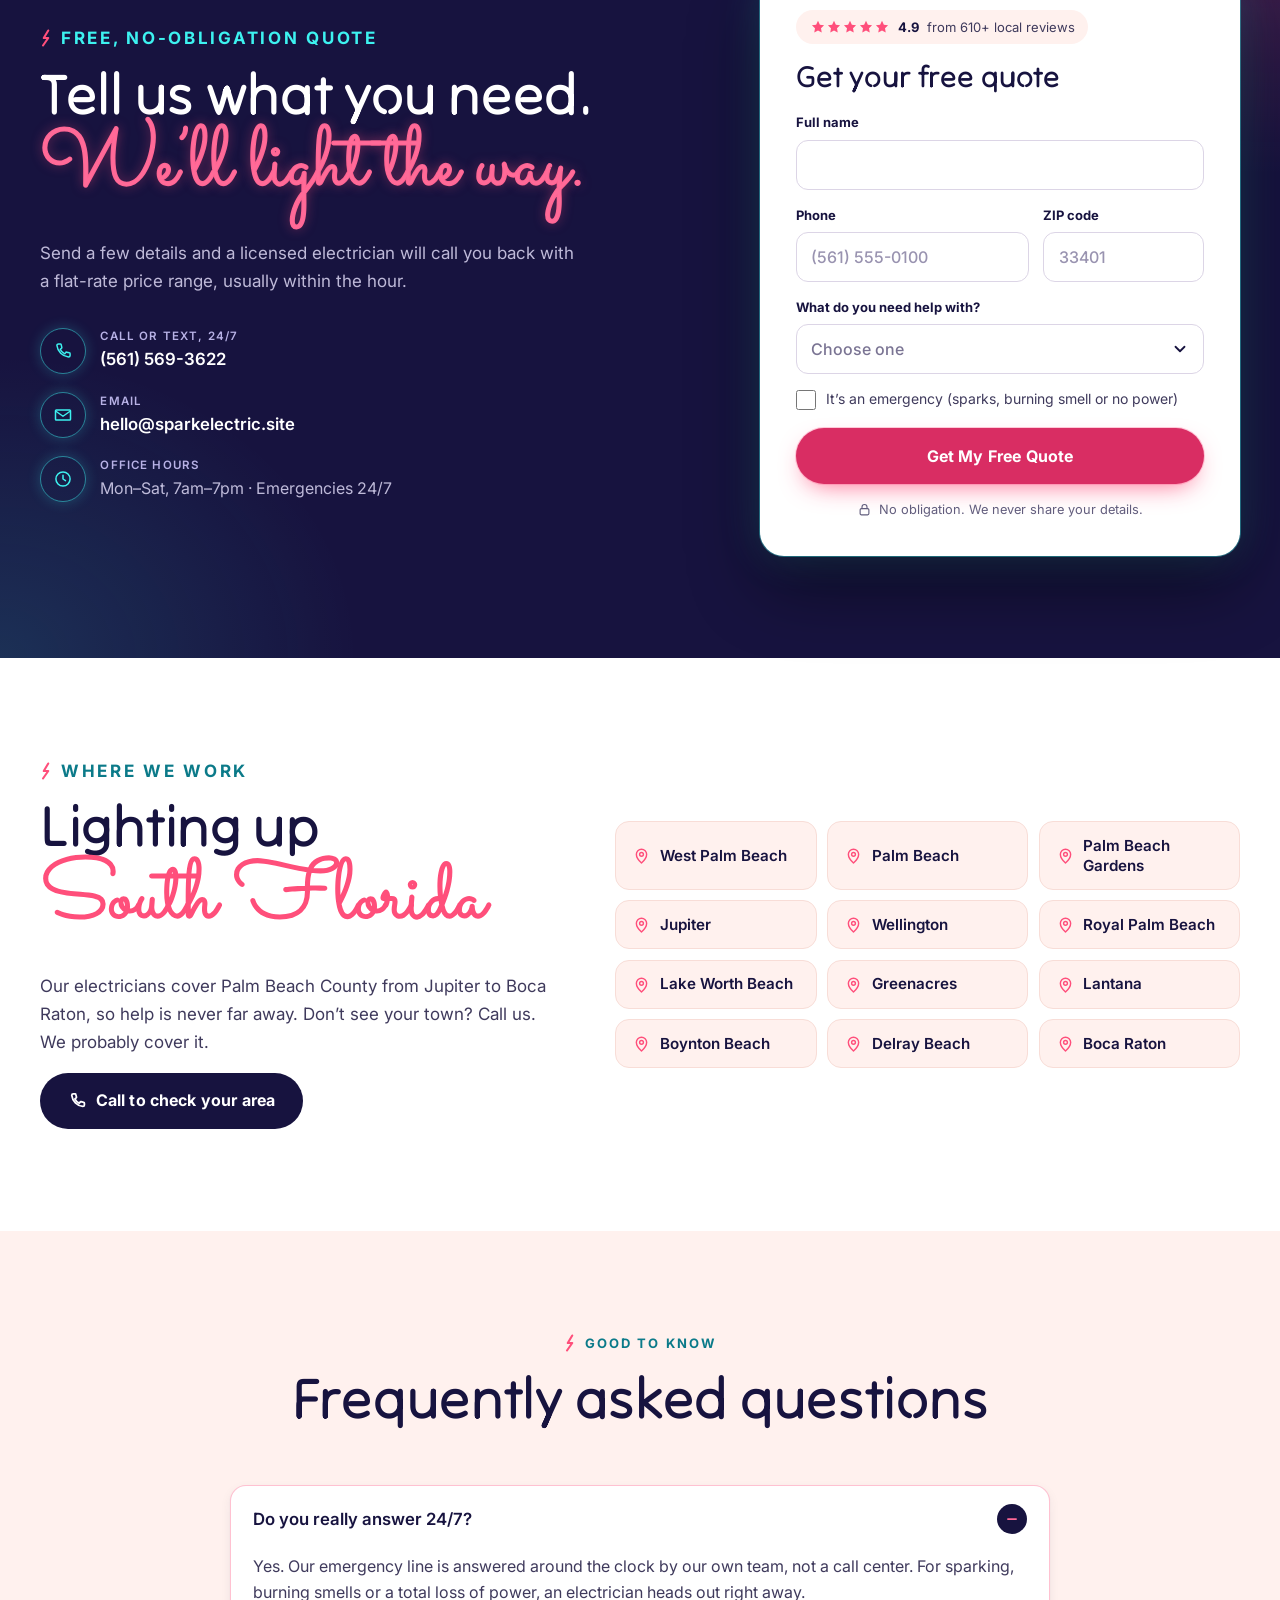
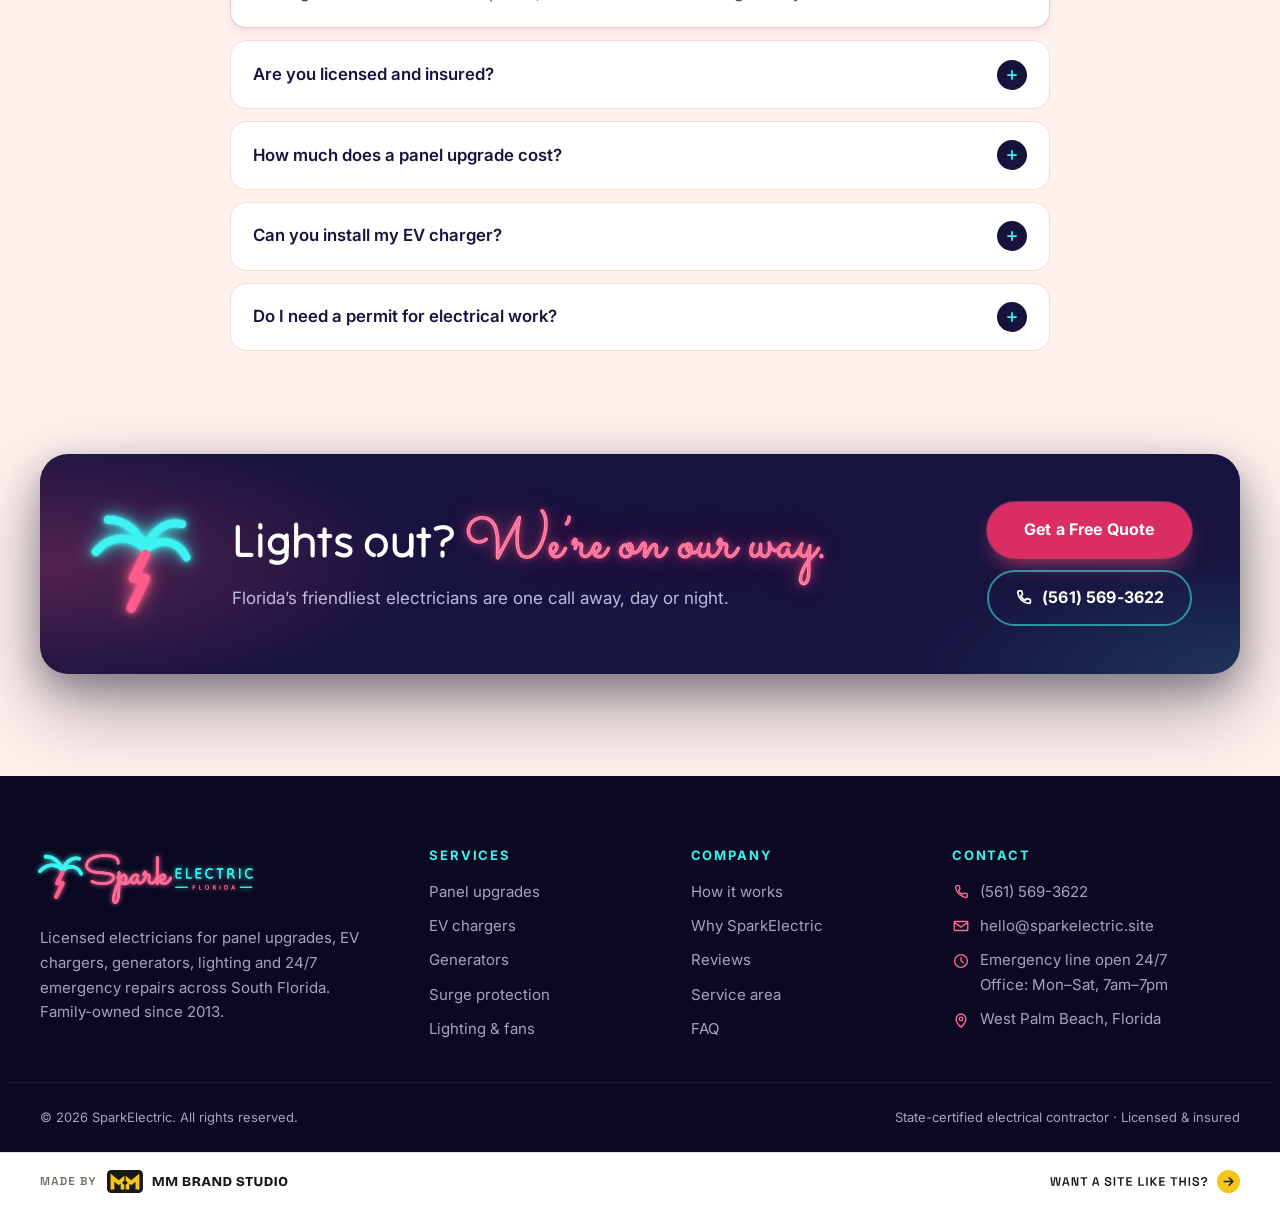
==== commit 8b8ab5fb: "Add the MM Brand Studio credit banner under the footer The studio's own banner, copied from its part" ====
--- a/index.html
+++ b/index.html
@@ -559,6 +559,26 @@
   </div>
 </footer>
 
+<!-- Studio credit: "Made by MM Brand Studio", with a call to action on the right.
+     It goes under the footer of every site the studio builds. The logo and the
+     words are drawn as shapes, so it needs no fonts and no image files; its
+     styles are the "Studio credit" block in css/styles.css.
+     Two versions: mm-madeby--light for a site that is mostly white (used here),
+     mm-madeby--dark for one that is mostly dark. Only the class changes. -->
+<div class="mm-madeby mm-madeby--light">
+  <a class="mm-madeby__link" href="https://mmbrand.studio/" target="_blank" rel="noopener">
+    <span class="mm-madeby__text">Website made by MM Brand Studio. Want a site like this?</span>
+    <span class="mm-madeby__by">
+      <svg class="mm-madeby__lead" viewBox="0 -70 485.61 70" aria-hidden="true"><path d="M6.9 0L6.9 -70L29.4 -70L43 -8.1L44.7 -8.1L58.4 -70L80.8 -70L80.8 0L69.2 0L69.2 -61.3L67.5 -61.3L53.9 0L33.9 0L20.3 -61.3L18.6 -61.3L18.6 0ZM99.78 0L118.98 -70L139.88 -70L159.08 0L146.68 0L142.48 -16L116.38 -16L112.18 0ZM119.18 -27L139.68 -27L130.28 -62.5L128.58 -62.5ZM175.68 0L175.68 -10.6L185.08 -10.6L185.08 -59.4L175.68 -59.4L175.68 -70L204.18 -70Q218.18 -70 225.58 -62.9Q232.98 -55.8 232.98 -41.6L232.98 -28.4Q232.98 -14.2 225.58 -7.1Q218.18 0 204.18 0ZM197.08 -10.9L204.28 -10.9Q212.78 -10.9 216.88 -15.3Q220.98 -19.7 220.98 -28L220.98 -41.9Q220.98 -50.4 216.88 -54.75Q212.78 -59.1 204.28 -59.1L197.08 -59.1ZM254.51 0L254.51 -70L299.11 -70L299.11 -59.1L266.61 -59.1L266.61 -40.7L296.31 -40.7L296.31 -29.8L266.61 -29.8L266.61 -10.9L299.61 -10.9L299.61 0ZM353.3 0L353.3 -10.6L362.7 -10.6L362.7 -59.4L353.3 -59.4L353.3 -70L389.1 -70Q395.4 -70 400.15 -67.85Q404.9 -65.7 407.55 -61.75Q410.2 -57.8 410.2 -52.3L410.2 -51.4Q410.2 -46.6 408.4 -43.5Q406.6 -40.4 404.1 -38.7Q401.6 -37 399.3 -36.3L399.3 -34.6Q401.6 -34 404.25 -32.35Q406.9 -30.7 408.75 -27.55Q410.6 -24.4 410.6 -19.4L410.6 -18.4Q410.6 -12.7 407.85 -8.55Q405.1 -4.4 400.35 -2.2Q395.6 0 389.4 0ZM374.7 -10.9L388 -10.9Q392.8 -10.9 395.65 -13.25Q398.5 -15.6 398.5 -19.9L398.5 -20.8Q398.5 -25.1 395.7 -27.45Q392.9 -29.8 388 -29.8L374.7 -29.8ZM374.7 -40.7L387.9 -40.7Q392.5 -40.7 395.35 -43Q398.2 -45.3 398.2 -49.4L398.2 -50.4Q398.2 -54.5 395.35 -56.8Q392.5 -59.1 387.9 -59.1L374.7 -59.1ZM448.56 0L448.56 -24.7L424.46 -70L437.96 -70L453.76 -39.1L455.46 -39.1L471.26 -70L484.66 -70L460.56 -24.7L460.56 0Z"/></svg>
+      <svg class="mm-madeby__logo" viewBox="0 0 254.2 32.3" aria-hidden="true"><rect class="mm-madeby__chip" width="50.45" height="32.3" rx="6"/><path class="mm-madeby__mark" transform="translate(5 5) scale(.2247)" d="M0,0 L51,41.85 L86,13.13 L86,43.75 L72,57.25 L86,70.75 L86,99.25 L63,99.25 L63,62.86 L51,72.71 L24,50.55 L24,99.25 L0,99.25Z M180,99.25 L156,99.25 L156,50.55 L129,72.71 L117,62.86 L117,99.25 L94,99.25 L94,70.75 L108,57.25 L94,43.75 L94,13.13 L129,41.85 L180,0Z"/><path transform="translate(62.95 22.42) scale(.19)" d="M6.9 0L6.9 -66L31 -66L48.2 -18.5L48.7 -18.5L65.5 -66L88.5 -66L88.5 0L73.3 0L74.2 -49.6L73.1 -49.6L54 0L40.8 0L22.1 -49.6L21 -49.6L21.9 0ZM105.38 0L105.38 -66L129.48 -66L146.68 -18.5L147.18 -18.5L163.98 -66L186.98 -66L186.98 0L171.78 0L172.68 -49.6L171.58 -49.6L152.48 0L139.28 0L120.58 -49.6L119.48 -49.6L120.38 0ZM229.1 0L229.1 -66L257.6 -66Q263.8 -66 268.75 -64.95Q273.7 -63.9 277.2 -61.75Q280.7 -59.6 282.55 -56.25Q284.4 -52.9 284.4 -48.3Q284.4 -44.4 282.75 -41.5Q281.1 -38.6 277.6 -36.8Q274.1 -35 268.3 -34.4L268.3 -32.7Q277.9 -32.1 282.5 -28.1Q287.1 -24.1 287.1 -17.3Q287.1 -11.5 284 -7.7Q280.9 -3.9 274.9 -1.95Q268.9 0 260.1 0ZM244.5 -12.8L259.5 -12.8Q265.6 -12.8 268.5 -14.55Q271.4 -16.3 271.4 -20.1Q271.4 -24.3 267.9 -26.4Q264.4 -28.5 257.2 -28.5L244.5 -28.5ZM244.5 -38.3L255 -38.3Q262.1 -38.3 265.4 -40.25Q268.7 -42.2 268.7 -46.1Q268.7 -49.9 265.65 -51.65Q262.6 -53.4 256.4 -53.4L244.5 -53.4ZM301.3 0L301.3 -66L329.4 -66Q334.9 -66 339.4 -65.15Q343.9 -64.3 347.35 -62.65Q350.8 -61 353.2 -58.65Q355.6 -56.3 356.8 -53.25Q358 -50.2 358 -46.5Q358 -43 356.9 -40.2Q355.8 -37.4 353.55 -35.3Q351.3 -33.2 347.9 -31.9Q344.5 -30.6 340 -30L340 -28.5Q345.7 -27.9 348.85 -25.95Q352 -24 353.7 -20.8Q355.4 -17.6 356.7 -13.1L360.5 0L342.6 0L339.7 -12.1Q338.8 -16.1 337.25 -18.3Q335.7 -20.5 333.3 -21.35Q330.9 -22.2 327.3 -22.2L317.4 -22.2L317.4 0ZM317.4 -34.1L328.3 -34.1Q334.4 -34.1 337.8 -36.5Q341.2 -38.9 341.2 -44Q341.2 -49 338.1 -51.4Q335 -53.8 328.7 -53.8L317.4 -53.8ZM368.03 0L390.43 -66L414.03 -66L436.43 0L418.83 0L403.03 -53.4L401.43 -53.4L385.63 0ZM381.33 -12.4L381.33 -23.2L425.53 -23.2L425.53 -12.4ZM447.7 0L447.7 -66L468.6 -66L496.9 -21.7L498.1 -21.7L497.1 -66L512.8 -66L512.8 0L493.9 0L463.6 -46.8L462.5 -46.8L463.4 0ZM537.16 0L537.16 -13L556.26 -13Q561.46 -13 564.96 -15.2Q568.46 -17.4 570.21 -21.8Q571.96 -26.2 571.96 -32.8Q571.96 -38.1 570.86 -41.9Q569.76 -45.7 567.61 -48.15Q565.46 -50.6 562.11 -51.8Q558.76 -53 554.26 -53L537.16 -53L537.16 -66L553.66 -66Q565.96 -66 573.76 -62.1Q581.56 -58.2 585.16 -50.95Q588.76 -43.7 588.76 -33.6Q588.76 -25.8 586.91 -20.1Q585.06 -14.4 581.86 -10.55Q578.66 -6.7 574.51 -4.35Q570.36 -2 565.81 -1Q561.26 0 556.76 0ZM529.66 0L529.66 -66L545.76 -66L545.76 0ZM654.61 1.4Q648.21 1.4 643.01 0.2Q637.81 -1 634.01 -3.45Q630.21 -5.9 628.01 -9.7Q625.81 -13.5 625.41 -18.5L639.51 -23.2Q639.81 -19 641.91 -16.2Q644.01 -13.4 647.56 -12.05Q651.11 -10.7 655.51 -10.7Q659.71 -10.7 662.56 -11.75Q665.41 -12.8 666.86 -14.45Q668.31 -16.1 668.31 -18Q668.31 -20.2 666.41 -21.65Q664.51 -23.1 661.21 -24.15Q657.91 -25.2 653.51 -26.2Q648.51 -27.4 643.71 -28.8Q638.91 -30.2 635.01 -32.45Q631.11 -34.7 628.86 -38.25Q626.61 -41.8 626.61 -47.2Q626.61 -53.3 629.71 -57.8Q632.81 -62.3 638.81 -64.85Q644.81 -67.4 653.61 -67.4Q662.31 -67.4 668.41 -64.9Q674.51 -62.4 677.81 -57.95Q681.11 -53.5 681.41 -47.6L667.01 -43.5Q667.01 -46.4 666.06 -48.6Q665.11 -50.8 663.41 -52.25Q661.71 -53.7 659.21 -54.45Q656.71 -55.2 653.51 -55.2Q649.71 -55.2 647.06 -54.3Q644.41 -53.4 643.11 -51.95Q641.81 -50.5 641.81 -48.6Q641.81 -46.2 643.86 -44.65Q645.91 -43.1 649.46 -42.05Q653.01 -41 657.31 -40Q661.61 -39.1 666.21 -37.75Q670.81 -36.4 674.81 -34.2Q678.81 -32 681.26 -28.25Q683.71 -24.5 683.71 -18.8Q683.71 -12.7 680.46 -8.15Q677.21 -3.6 670.71 -1.1Q664.21 1.4 654.61 1.4ZM710.9 0L710.9 -66L727.1 -66L727.1 0ZM691.7 -52.6L691.7 -66L746.5 -66L746.5 -52.6ZM787.85 1.4Q781.55 1.4 776.65 0.15Q771.75 -1.1 768.15 -3.5Q764.55 -5.9 762.2 -9.3Q759.85 -12.7 758.7 -16.95Q757.55 -21.2 757.55 -26.2L757.55 -66L773.75 -66L773.75 -26.7Q773.75 -21.9 775.25 -18.8Q776.75 -15.7 779.85 -14.25Q782.95 -12.8 787.75 -12.8Q792.55 -12.8 795.65 -14.25Q798.75 -15.7 800.25 -18.8Q801.75 -21.9 801.75 -26.7L801.75 -66L817.85 -66L817.85 -26.2Q817.85 -13.1 810.4 -5.85Q802.95 1.4 787.85 1.4ZM841.79 0L841.79 -13L860.89 -13Q866.09 -13 869.59 -15.2Q873.09 -17.4 874.84 -21.8Q876.59 -26.2 876.59 -32.8Q876.59 -38.1 875.49 -41.9Q874.39 -45.7 872.24 -48.15Q870.09 -50.6 866.74 -51.8Q863.39 -53 858.89 -53L841.79 -53L841.79 -66L858.29 -66Q870.59 -66 878.39 -62.1Q886.19 -58.2 889.79 -50.95Q893.39 -43.7 893.39 -33.6Q893.39 -25.8 891.54 -20.1Q889.69 -14.4 886.49 -10.55Q883.29 -6.7 879.14 -4.35Q874.99 -2 870.44 -1Q865.89 0 861.39 0ZM834.29 0L834.29 -66L850.39 -66L850.39 0ZM907.59 0L907.59 -66L923.99 -66L923.99 0ZM969.95 1.4Q962.75 1.4 956.95 -0.8Q951.15 -3 947 -7.3Q942.85 -11.6 940.65 -17.95Q938.45 -24.3 938.45 -32.7Q938.45 -44.5 942.6 -52.15Q946.75 -59.8 954.05 -63.6Q961.35 -67.4 970.55 -67.4Q977.65 -67.4 983.45 -65.2Q989.25 -63 993.4 -58.7Q997.55 -54.4 999.8 -47.95Q1002.05 -41.5 1002.05 -33.1Q1002.05 -24.4 999.7 -17.95Q997.35 -11.5 993.1 -7.2Q988.85 -2.9 982.95 -0.75Q977.05 1.4 969.95 1.4ZM970.45 -11.2Q975.35 -11.2 978.7 -13.65Q982.05 -16.1 983.8 -20.75Q985.55 -25.4 985.55 -32.1Q985.55 -39.2 983.75 -44.15Q981.95 -49.1 978.5 -51.65Q975.05 -54.2 970.05 -54.2Q965.25 -54.2 961.9 -51.75Q958.55 -49.3 956.75 -44.55Q954.95 -39.8 954.95 -32.9Q954.95 -27.7 956 -23.65Q957.05 -19.6 958.95 -16.85Q960.85 -14.1 963.8 -12.65Q966.75 -11.2 970.45 -11.2Z"/></svg>
+    </span>
+    <span class="mm-madeby__ask">
+      <svg class="mm-madeby__cta" viewBox="0 -71 1262.49 72" aria-hidden="true"><path d="M12.9 0L3.2 -70L15.1 -70L22.7 -8.3L24.4 -8.3L34.2 -70L55.1 -70L64.9 -8.3L66.6 -8.3L74.1 -70L86.1 -70L76.3 0L55.4 0L45.5 -62.9L43.8 -62.9L33.8 0ZM97.25 0L116.45 -70L137.35 -70L156.55 0L144.15 0L139.95 -16L113.85 -16L109.65 0ZM116.65 -27L137.15 -27L127.75 -62.5L126.05 -62.5ZM173.44 0L173.44 -70L196.44 -70L212.94 -8.1L214.54 -8.1L214.54 -70L226.44 -70L226.44 0L203.54 0L187.04 -61.9L185.34 -61.9L185.34 0ZM264.79 0L264.79 -59.1L243.89 -59.1L243.89 -70L297.69 -70L297.69 -59.1L276.79 -59.1L276.79 0ZM336.23 0L355.43 -70L376.33 -70L395.53 0L383.13 0L378.93 -16L352.83 -16L348.63 0ZM355.63 -27L376.13 -27L366.73 -62.5L365.03 -62.5ZM464.86 1.4Q456.86 1.4 450.71 -1.45Q444.56 -4.3 441.06 -9.7Q437.56 -15.1 437.56 -22.9L437.56 -25.5L449.46 -25.5L449.46 -22.9Q449.46 -16 453.66 -12.6Q457.86 -9.2 464.86 -9.2Q471.96 -9.2 475.56 -12.1Q479.16 -15 479.16 -19.6Q479.16 -22.7 477.46 -24.65Q475.76 -26.6 472.51 -27.8Q469.26 -29 464.66 -30.1L461.66 -30.7Q454.76 -32.3 449.71 -34.75Q444.66 -37.2 441.96 -41.1Q439.26 -45 439.26 -51.3Q439.26 -57.6 442.26 -62.1Q445.26 -66.6 450.76 -69Q456.26 -71.4 463.66 -71.4Q471.06 -71.4 476.86 -68.9Q482.66 -66.4 486.01 -61.4Q489.36 -56.4 489.36 -48.9L489.36 -45.6L477.46 -45.6L477.46 -48.9Q477.46 -53.2 475.76 -55.8Q474.06 -58.4 470.96 -59.6Q467.86 -60.8 463.66 -60.8Q457.46 -60.8 454.26 -58.4Q451.06 -56 451.06 -51.6Q451.06 -48.8 452.51 -46.85Q453.96 -44.9 456.81 -43.65Q459.66 -42.4 463.96 -41.5L466.96 -40.8Q474.16 -39.2 479.56 -36.75Q484.96 -34.3 488.01 -30.3Q491.06 -26.3 491.06 -19.9Q491.06 -13.6 487.81 -8.8Q484.56 -4 478.71 -1.3Q472.86 1.4 464.86 1.4ZM509.53 0L509.53 -70L521.63 -70L521.63 0ZM559.94 0L559.94 -59.1L539.04 -59.1L539.04 -70L592.84 -70L592.84 -59.1L571.94 -59.1L571.94 0ZM610.24 0L610.24 -70L654.84 -70L654.84 -59.1L622.34 -59.1L622.34 -40.7L652.04 -40.7L652.04 -29.8L622.34 -29.8L622.34 -10.9L655.34 -10.9L655.34 0ZM707.34 0L707.34 -70L719.44 -70L719.44 -10.9L752.24 -10.9L752.24 0ZM769.63 0L769.63 -70L781.73 -70L781.73 0ZM803.54 0L803.54 -70L815.64 -70L815.64 -41.5L817.34 -41.5L841.74 -70L857.24 -70L826.74 -35.5L858.24 0L842.34 0L817.34 -29.1L815.64 -29.1L815.64 0ZM873.76 0L873.76 -70L918.36 -70L918.36 -59.1L885.86 -59.1L885.86 -40.7L915.56 -40.7L915.56 -29.8L885.86 -29.8L885.86 -10.9L918.86 -10.9L918.86 0ZM984.95 0L984.95 -59.1L964.05 -59.1L964.05 -70L1017.85 -70L1017.85 -59.1L996.95 -59.1L996.95 0ZM1035.25 0L1035.25 -70L1047.35 -70L1047.35 -40.6L1074.95 -40.6L1074.95 -70L1087.05 -70L1087.05 0L1074.95 0L1074.95 -29.6L1047.35 -29.6L1047.35 0ZM1108.85 0L1108.85 -70L1120.95 -70L1120.95 0ZM1166.86 1.4Q1158.86 1.4 1152.71 -1.45Q1146.56 -4.3 1143.06 -9.7Q1139.56 -15.1 1139.56 -22.9L1139.56 -25.5L1151.46 -25.5L1151.46 -22.9Q1151.46 -16 1155.66 -12.6Q1159.86 -9.2 1166.86 -9.2Q1173.96 -9.2 1177.56 -12.1Q1181.16 -15 1181.16 -19.6Q1181.16 -22.7 1179.46 -24.65Q1177.76 -26.6 1174.51 -27.8Q1171.26 -29 1166.66 -30.1L1163.66 -30.7Q1156.76 -32.3 1151.71 -34.75Q1146.66 -37.2 1143.96 -41.1Q1141.26 -45 1141.26 -51.3Q1141.26 -57.6 1144.26 -62.1Q1147.26 -66.6 1152.76 -69Q1158.26 -71.4 1165.66 -71.4Q1173.06 -71.4 1178.86 -68.9Q1184.66 -66.4 1188.01 -61.4Q1191.36 -56.4 1191.36 -48.9L1191.36 -45.6L1179.46 -45.6L1179.46 -48.9Q1179.46 -53.2 1177.76 -55.8Q1176.06 -58.4 1172.96 -59.6Q1169.86 -60.8 1165.66 -60.8Q1159.46 -60.8 1156.26 -58.4Q1153.06 -56 1153.06 -51.6Q1153.06 -48.8 1154.51 -46.85Q1155.96 -44.9 1158.81 -43.65Q1161.66 -42.4 1165.96 -41.5L1168.96 -40.8Q1176.16 -39.2 1181.56 -36.75Q1186.96 -34.3 1190.01 -30.3Q1193.06 -26.3 1193.06 -19.9Q1193.06 -13.6 1189.81 -8.8Q1186.56 -4 1180.71 -1.3Q1174.86 1.4 1166.86 1.4ZM1226.24 -22L1226.24 -25.2Q1226.24 -30.2 1228.19 -33.35Q1230.14 -36.5 1234.74 -38.6L1236.64 -39.5Q1241.34 -41.7 1243.84 -44.25Q1246.34 -46.8 1246.34 -51.1Q1246.34 -54.3 1244.74 -56.55Q1243.14 -58.8 1240.29 -60Q1237.44 -61.2 1233.74 -61.2Q1229.84 -61.2 1226.79 -59.9Q1223.74 -58.6 1221.89 -56.05Q1220.04 -53.5 1220.04 -49.6L1220.04 -47L1208.24 -47L1208.24 -49.4Q1208.24 -56.3 1211.59 -61.25Q1214.94 -66.2 1220.74 -68.8Q1226.54 -71.4 1233.74 -71.4Q1240.84 -71.4 1246.34 -68.8Q1251.84 -66.2 1254.99 -61.65Q1258.14 -57.1 1258.14 -51.1Q1258.14 -45.2 1255.99 -41.4Q1253.84 -37.6 1250.44 -35.2Q1247.04 -32.8 1243.44 -31.1L1241.44 -30.2Q1239.64 -29.4 1238.94 -28.2Q1238.24 -27 1238.24 -24.8L1238.24 -22ZM1232.54 1.4Q1228.84 1.4 1226.29 -1.05Q1223.74 -3.5 1223.74 -7.4Q1223.74 -11.3 1226.29 -13.8Q1228.84 -16.3 1232.54 -16.3Q1236.34 -16.3 1238.89 -13.8Q1241.44 -11.3 1241.44 -7.4Q1241.44 -3.5 1238.89 -1.05Q1236.34 1.4 1232.54 1.4Z"/></svg>
+      <svg class="mm-madeby__arrow" viewBox="0 0 24 24" aria-hidden="true"><path d="M5 12h14M13 6l6 6-6 6"/></svg>
+    </span>
+  </a>
+</div>
+
 <div class="mobile-bar">
   <a class="btn btn--light" href="tel:+15615693622"><svg class="icon"><use href="#i-phone"/></svg>Call 24/7</a>
   <a class="btn btn--primary" href="#quote">Free quote</a>
--- a/css/styles.css
+++ b/css/styles.css
@@ -1194,6 +1194,52 @@
   .footer__grid { grid-template-columns: 1.6fr 1fr 1fr 1.35fr; gap: 3rem; }
 }
 
+/* Studio credit: "Made by MM Brand Studio", under the footer.
+   It is the studio's own banner, so it keeps the studio's colours rather than
+   this site's palette. There are two versions, chosen by a class in the markup
+   (index.html, right under the footer): mm-madeby--light for a site that is mostly
+   white, mm-madeby--dark for one that is mostly dark. The block is
+   self-contained, so it can be copied to another site as it is. */
+.mm-madeby {
+  --mm-bg: #181818; --mm-edge: #2c2c2a; --mm-ink: #f5f3ed; --mm-soft: #b8b4a8; --mm-ask: #f5c518; --mm-rule: 2px; --mm-focus: #f5c518;
+  border-top: 1px solid var(--mm-edge); background: var(--mm-bg);
+}
+.mm-madeby--light { --mm-bg: #fff; --mm-edge: #e4e2dc; --mm-ink: #181818; --mm-soft: #6f6c64; --mm-ask: #181818; --mm-rule: 3px; --mm-focus: #181818; }
+.mm-madeby__link {
+  display: flex; flex-wrap: wrap; align-items: center; justify-content: space-between; gap: 10px 24px;
+  width: min(100% - 2 * var(--gutter, 20px), var(--wrap, 1200px)); min-height: 56px; margin-inline: auto; padding-block: 14px;
+  color: var(--mm-ink); text-decoration: none;
+  /* a yellow line along the bottom, drawn in from the left on hover */
+  background: linear-gradient(#f5c518, #f5c518) no-repeat 0 100% / 0 var(--mm-rule);
+  transition: background-size .5s cubic-bezier(.2, .7, .2, 1);
+}
+.mm-madeby__text { position: absolute; width: 1px; height: 1px; margin: -1px; overflow: hidden; clip-path: inset(50%); white-space: nowrap; }
+.mm-madeby__by, .mm-madeby__ask { display: inline-flex; align-items: center; gap: 8px; }
+.mm-madeby__ask { gap: 9px; color: var(--mm-ask); }
+.mm-madeby svg { display: block; flex: none; width: auto; fill: currentColor; }
+.mm-madeby__lead { height: 8px; color: var(--mm-soft); transition: color .3s ease; }
+.mm-madeby__logo { height: 23px; }
+.mm-madeby__chip { display: none; }
+.mm-madeby__mark { fill: #f5c518; }
+.mm-madeby__cta { height: 9px; }
+.mm-madeby .mm-madeby__arrow { width: 15px; height: 15px; fill: none; stroke: currentColor; stroke-width: 2.2; stroke-linecap: round; stroke-linejoin: round; transition: transform .3s ease; }
+/* light version: the yellow mark sits on a charcoal chip, and the arrow on a yellow dot */
+.mm-madeby--light .mm-madeby__by { gap: 12px; }
+.mm-madeby--light .mm-madeby__chip { display: block; fill: #181818; }
+.mm-madeby--light .mm-madeby__arrow { box-sizing: content-box; padding: 4px; border-radius: 50%; background: #f5c518; }
+.mm-madeby__link:hover, .mm-madeby__link:focus-visible { background-size: 100% var(--mm-rule); }
+.mm-madeby__link:hover .mm-madeby__lead, .mm-madeby__link:focus-visible .mm-madeby__lead { color: var(--mm-ink); }
+.mm-madeby__link:hover .mm-madeby__arrow, .mm-madeby__link:focus-visible .mm-madeby__arrow { transform: translateX(4px); }
+.mm-madeby__link:focus-visible { outline: 2px solid var(--mm-focus); outline-offset: -5px; border-radius: 0; }
+@media (max-width: 480px) {
+  /* the credit and its call to action sit on two centred lines */
+  .mm-madeby__link { justify-content: center; padding-block: 16px; }
+}
+@media (prefers-reduced-motion: reduce) {
+  .mm-madeby__link, .mm-madeby__lead, .mm-madeby .mm-madeby__arrow { transition: none; }
+}
+@media print { .mm-madeby { display: none; } }
+
 /* --------------------------------------------------------------------------
    19. Mobile call bar
    -------------------------------------------------------------------------- */
